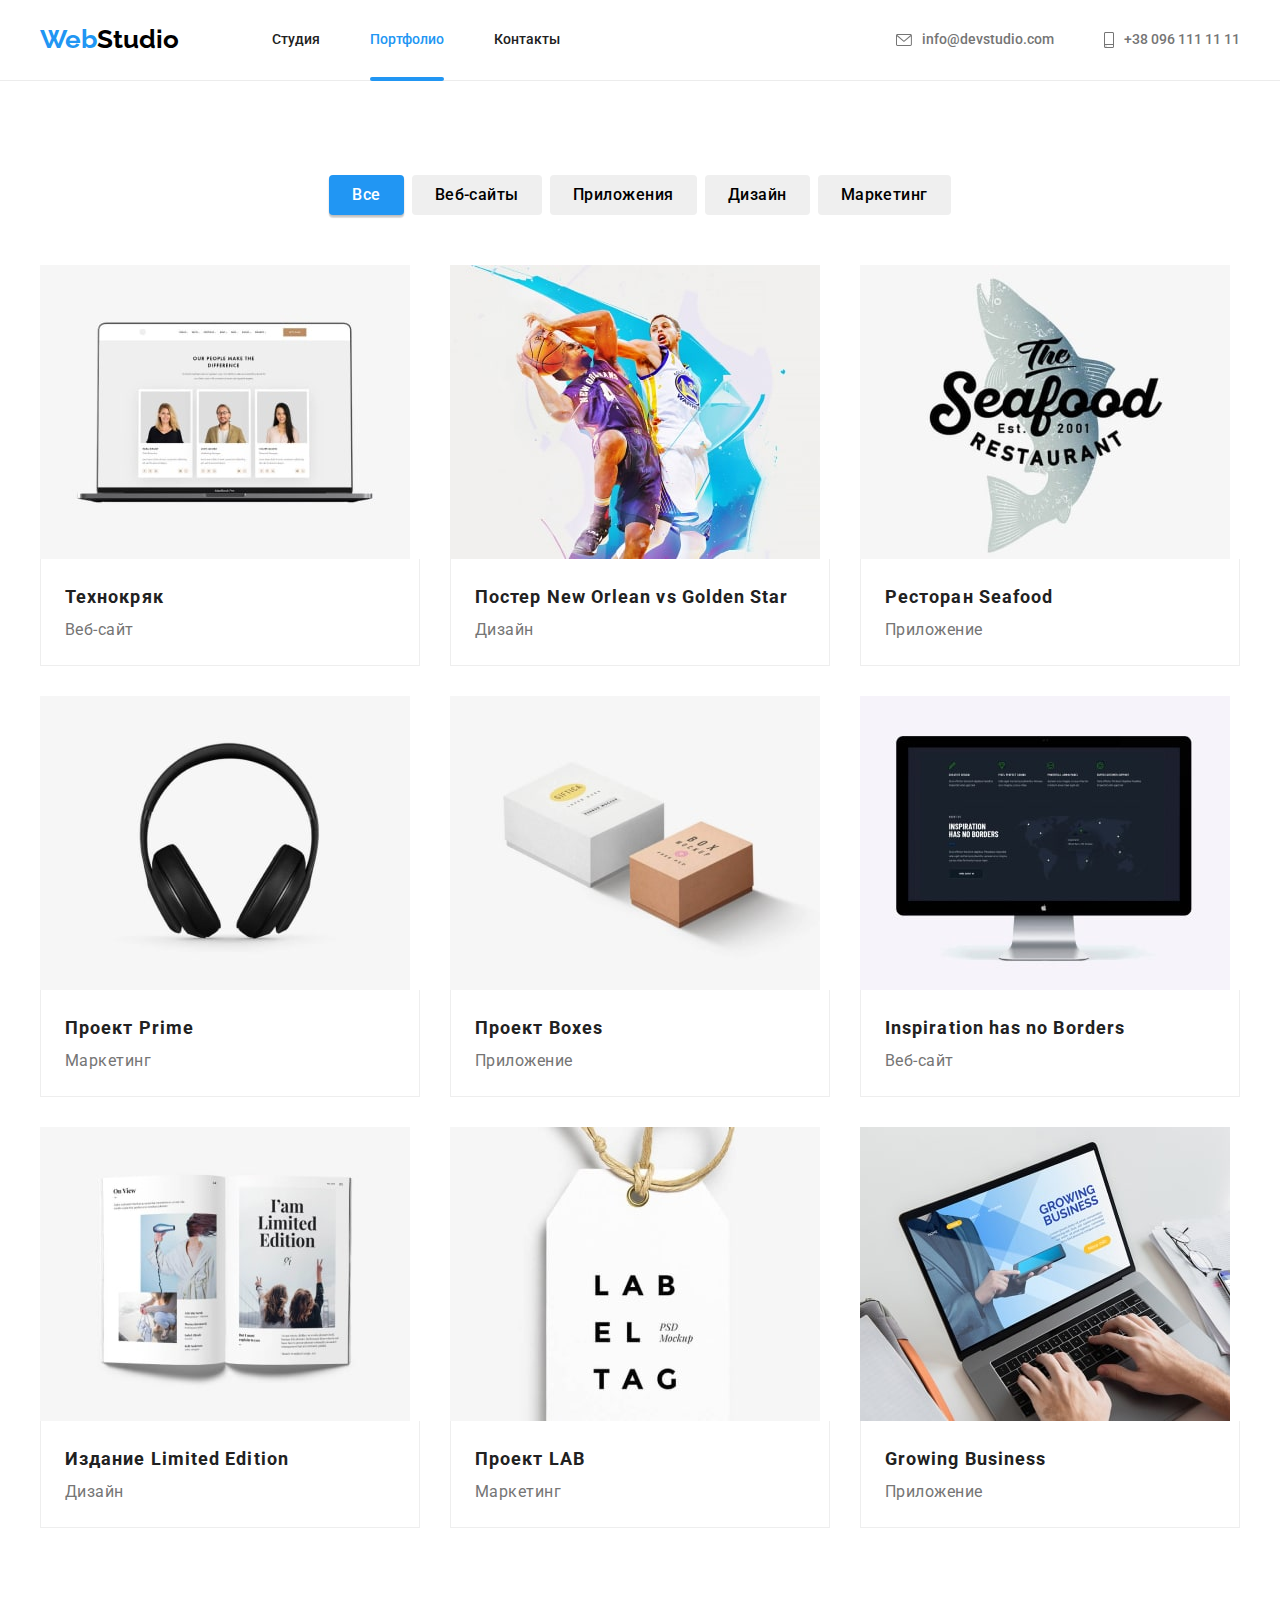
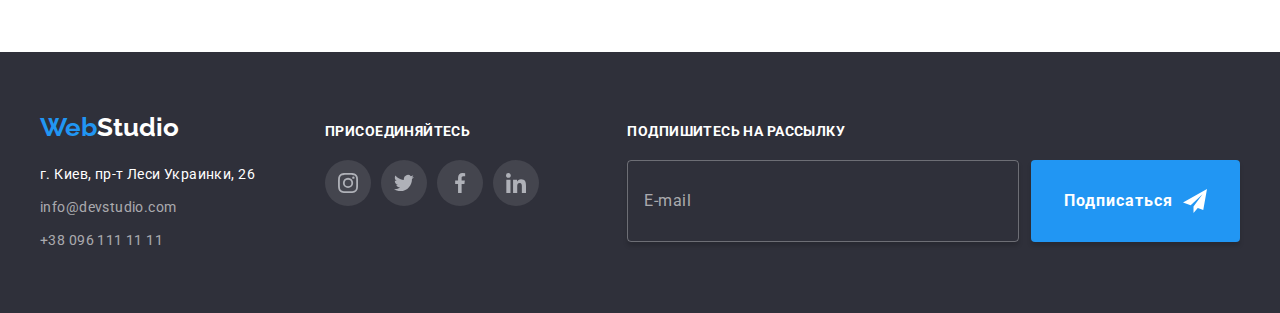
==== portfolio.html @ a028f1c5 "add files" ====
<!DOCTYPE html>
<html lang="ru">
  <head>
    <meta charset="UTF-8" />
    <meta http-equiv="X-UA-Compatible" content="IE=edge" />
    <meta name="viewport" content="width=device-width, initial-scale=1.0" />
    <title>Portfolio</title>
    <link rel="preconnect" href="https://fonts.googleapis.com" />
    <link rel="preconnect" href="https://fonts.gstatic.com" crossorigin />
    <link
      href="https://fonts.googleapis.com/css2?family=Raleway:wght@700&family=Roboto:wght@400;500;700;900&display=swap"
      rel="stylesheet"
    />
    <link
      rel="stylesheet"
      href="https://cdnjs.cloudflare.com/ajax/libs/modern-normalize/1.1.0/modern-normalize.min.css"
      integrity="sha512-wpPYUAdjBVSE4KJnH1VR1HeZfpl1ub8YT/NKx4PuQ5NmX2tKuGu6U/JRp5y+Y8XG2tV+wKQpNHVUX03MfMFn9Q=="
      crossorigin="anonymous"
      referrerpolicy="no-referrer"
    />
    <link rel="stylesheet" href="./css/styles.css" />
    <link rel="stylesheet" href="./css/main.min.css" />
  </head>

  <body>
    <!-- Header -->
    <header class="header">
      <div class="container">
        <nav class="navigation">
          <a href="./index.html" class="logo header__logo"
            ><span class="logo__accent-part">Web</span>Studio</a
          >
          <ul class="menu__list list">
            <li class="menu__item">
              <a href="./index.html" class="menu__link link">Студия</a>
            </li>
            <li class="menu__item">
              <a
                href="./portfolio.html"
                class="menu__link link menu__link--current"
                >Портфолио</a
              >
            </li>
            <li class="menu__item">
              <a href="" class="menu__link link">Контакты</a>
            </li>
          </ul>
        </nav>
        <ul class="contacts list">
          <li class="contacts__item">
            <a href="mailto:info@devstudio.com" class="contacts__link link"
              ><svg class="contacts__icon" width="16" height="12">
                <use href="./images/icons.svg#icon-envelope"></use></svg
              >info@devstudio.com</a
            >
          </li>
          <li class="contacts__item">
            <a href="tel:+380961111111" class="contacts__link link">
              <svg class="contacts__icon" width="10" height="16">
                <use href="./images/icons.svg#icon-smartphone"></use>
              </svg>
              +38 096 111 11 11</a
            >
          </li>
        </ul>
      </div>
    </header>

    <main>
      <section class="section portfolio">
        <div class="container">
          <!-- прихований заголовок -->
          <h1 class="visually-hidden">Портфолио</h1>
          <ul class="portfolio__catalogue list">
            <li class="portfolio__element">
              <button
                type="button"
                class="portfolio__btn portfolio__btn--current"
              >
                Все
              </button>
            </li>
            <li class="portfolio__element">
              <button type="button" class="portfolio__btn">Веб-сайты</button>
            </li>
            <li class="portfolio__element">
              <button type="button" class="portfolio__btn">Приложения</button>
            </li>
            <li class="portfolio__element">
              <button type="button" class="portfolio__btn">Дизайн</button>
            </li>
            <li class="portfolio__element">
              <button type="button" class="portfolio__btn">Маркетинг</button>
            </li>
          </ul>
          <ul class="portfolio__list list">
            <li class="portfolio__items">
              <a href="" class="portfolio__cards">
                <div class="portfolio__thumb">
                  <img
                    src="./images/portf-img-1.jpg"
                    alt="екран ноутбука"
                    width="370"
                    height="294"
                  />
                  <p class="portfolio__description">
                    Ресурс предлагает комплексные предложения с разным уровнем
                    функционала и сервисов. Все это позволит посетителю получить
                    исчерпывающие сведения о компании или частном лице.
                  </p>
                </div>
                <div class="portfolio__box">
                  <h2 class="portfolio__subtitle">Технокряк</h2>
                  <p class="portfolio__text">Веб-сайт</p>
                </div>
              </a>
            </li>
            <li class="portfolio__items">
              <a href="" class="portfolio__cards">
                <div class="portfolio__thumb">
                  <img
                    src="./images/portf-img-2.jpg"
                    alt="два баскетбольні гравці"
                    width="370"
                    height="294"
                  />
                  <p class="portfolio__description">
                    Ресурс предлагает комплексные предложения с разным уровнем
                    функционала и сервисов. Все это позволит посетителю получить
                    исчерпывающие сведения о компании или частном лице.
                  </p>
                </div>
                <div class="portfolio__box">
                  <h2 class="portfolio__subtitle">
                    Постер New Orlean vs Golden Star
                  </h2>
                  <p class="portfolio__text">Дизайн</p>
                </div>
              </a>
            </li>
            <li class="portfolio__items">
              <a href="" class="portfolio__cards">
                <div class="portfolio__thumb">
                  <img
                    src="./images/portf-img-3.jpg"
                    alt="два баскетбольні гравці"
                    width="370"
                    height="294"
                  />
                  <p class="portfolio__description">
                    Ресурс предлагает комплексные предложения с разным уровнем
                    функционала и сервисов. Все это позволит посетителю получить
                    исчерпывающие сведения о компании или частном лице.
                  </p>
                </div>
                <div class="portfolio__box">
                  <h2 class="portfolio__subtitle">Ресторан Seafood</h2>
                  <p class="portfolio__text">Приложение</p>
                </div>
              </a>
            </li>
            <li class="portfolio__items">
              <a href="" class="portfolio__cards">
                <div class="portfolio__thumb">
                  <img
                    src="./images/portf-img-4.jpg"
                    alt="наушники"
                    width="370"
                    height="294"
                  />
                  <p class="portfolio__description">
                    Ресурс предлагает комплексные предложения с разным уровнем
                    функционала и сервисов. Все это позволит посетителю получить
                    исчерпывающие сведения о компании или частном лице.
                  </p>
                </div>
                <div class="portfolio__box">
                  <h2 class="portfolio__subtitle">Проект Prime</h2>
                  <p class="portfolio__text">Маркетинг</p>
                </div>
              </a>
            </li>
            <li class="portfolio__items">
              <a href="" class="portfolio__cards">
                <div class="portfolio__thumb">
                  <img
                    src="./images/portf-img-5.jpg"
                    alt="дві коробки"
                    width="370"
                    height="294"
                  />
                  <p class="portfolio__description">
                    Ресурс предлагает комплексные предложения с разным уровнем
                    функционала и сервисов. Все это позволит посетителю получить
                    исчерпывающие сведения о компании или частном лице.
                  </p>
                </div>
                <div class="portfolio__box">
                  <h2 class="portfolio__subtitle">Проект Boxes</h2>
                  <p class="portfolio__text">Приложение</p>
                </div>
              </a>
            </li>
            <li class="portfolio__items">
              <a href="" class="portfolio__cards">
                <div class="portfolio__thumb">
                  <img
                    src="./images/portf-img-6.jpg"
                    alt="монітор"
                    width="370"
                    height="294"
                  />
                  <p class="portfolio__description">
                    Ресурс предлагает комплексные предложения с разным уровнем
                    функционала и сервисов. Все это позволит посетителю получить
                    исчерпывающие сведения о компании или частном лице.
                  </p>
                </div>
                <div class="portfolio__box">
                  <h2 lang="en" class="portfolio__subtitle">
                    Inspiration has no Borders
                  </h2>
                  <p class="portfolio__text">Веб-сайт</p>
                </div>
              </a>
            </li>
            <li class="portfolio__items">
              <a href="" class="portfolio__cards">
                <div class="portfolio__thumb">
                  <img
                    src="./images/portf-img-7.jpg"
                    alt="розгорнута книга"
                    width="370"
                    height="294"
                  />
                  <p class="portfolio__description">
                    Ресурс предлагает комплексные предложения с разным уровнем
                    функционала и сервисов. Все это позволит посетителю получить
                    исчерпывающие сведения о компании или частном лице.
                  </p>
                </div>
                <div class="portfolio__box">
                  <h2 class="portfolio__subtitle">Издание Limited Edition</h2>
                  <p class="portfolio__text">Дизайн</p>
                </div>
              </a>
            </li>
            <li class="portfolio__items">
              <a href="" class="portfolio__cards">
                <div class="portfolio__thumb">
                  <img
                    src="./images/portf-img-8.jpg"
                    alt="бірка"
                    width="370"
                    height="294"
                  />
                  <p class="portfolio__description">
                    Ресурс предлагает комплексные предложения с разным уровнем
                    функционала и сервисов. Все это позволит посетителю получить
                    исчерпывающие сведения о компании или частном лице.
                  </p>
                </div>
                <div class="portfolio__box">
                  <h2 class="portfolio__subtitle">Проект LAB</h2>
                  <p class="portfolio__text">Маркетинг</p>
                </div>
              </a>
            </li>
            <li class="portfolio__items">
              <a href="" class="portfolio__cards">
                <div class="portfolio__thumb">
                  <img
                    src="./images/portf-img-9.jpg"
                    alt="екран ноутбука"
                    width="370"
                    height="294"
                  />
                  <p class="portfolio__description">
                    Ресурс предлагает комплексные предложения с разным уровнем
                    функционала и сервисов. Все это позволит посетителю получить
                    исчерпывающие сведения о компании или частном лице.
                  </p>
                </div>
                <div class="portfolio__box">
                  <h2 lang="en" class="portfolio__subtitle">
                    Growing Business
                  </h2>
                  <p class="portfolio__text">Приложение</p>
                </div>
              </a>
            </li>
          </ul>
        </div>
      </section>
    </main>

    <footer class="footer">
      <div class="container">
        <div class="footer__first">
          <a href="./index.html" class="logo footer__logo" lang="en"
            ><span class="logo__accent-part">Web</span>Studio</a
          >
          <address>
            <ul class="address list">
              <li class="address__item">
                <a
                  href="https://goo.gl/maps/3tdsHGGzz4T1NZrAA"
                  target="_blank"
                  rel="noopener noreferrer"
                  class="address__address"
                  >г. Киев, пр-т Леси Украинки, 26</a
                >
              </li>
              <li class="address__item">
                <a href="mailto:info@devstudio.com" class="address__contacts"
                  >info@devstudio.com</a
                >
              </li>
              <li class="address__item">
                <a href="tel:+380961111111" class="address__contacts"
                  >+38 096 111 11 11</a
                >
              </li>
            </ul>
          </address>
        </div>
        <div class="footer__second">
          <h2 class="footer__title">присоединяйтесь</h2>
          <ul class="social list footer__list">
            <li class="social__item social__item--color">
              <a class="social__link footer__link" href="">
                <svg class="social__icon" width="20" height="20">
                  <use href="./images/icons.svg#icon-instagram"></use>
                </svg>
              </a>
            </li>
            <li class="social__item social__item--color">
              <a class="social__link footer__link" href="">
                <svg class="social__icon" width="20" height="20">
                  <use href="./images/icons.svg#icon-twitter"></use>
                </svg>
              </a>
            </li>
            <li class="social__item social__item--color">
              <a class="social__link footer__link" href="">
                <svg class="social__icon" width="20" height="20">
                  <use href="./images/icons.svg#icon-facebook"></use>
                </svg>
              </a>
            </li>
            <li class="social__item social__item--color">
              <a class="social__link footer__link" href="">
                <svg class="social__icon" width="20" height="20">
                  <use href="./images/icons.svg#icon-linkedin"></use>
                </svg>
              </a>
            </li>
          </ul>
        </div>
        <div class="footer__third">
          <h2 class="footer__title">Подпишитесь на рассылку</h2>
          <div class="footer__form">
            <input
              class="footer__input"
              placeholder="E-mail"
              name="user-email"
              type="email"
              id="footer-user-email"
            />
            <label for="footer-user-email"></label>
            <button class="footer__btn btn" type="submit">Подписаться</button>
          </div>
        </div>
      </div>
    </footer>
  </body>
</html>
---- css/main.min.css ----
:root{--primary-text-color: #212121;--secondary-text-color: #757575;--accent-color: #2196f3;--hover-accent-color: #188ce8;--primary-bg-color: #ffffff;--secondary-bg-color: #f5f4fa;--footer-bg-color: #2f303a;--logo-color: #000000;--primary-icon-color: #afb1b8;--border-nav: #ececec;--border-cards: #eeeeee;--typical-gap: 30px}.visually-hidden{position:absolute;white-space:nowrap;width:1px;height:1px;overflow:hidden;border:0;padding:0;clip:rect(0 0 0 0);clip-path:inset(50%);margin:-1px}.section{padding-top:94px;padding-bottom:94px}p,h1,h2,h3,h4,h5,h6{margin:0}ul,ol{margin:0;padding-left:0}a{text-decoration:none}img{display:block;max-width:100%}body{margin:0;background-color:var(--primary-bg-color);color:var(--primary-text-color);font-family:Roboto,sans-serif}.list{list-style:none}.container{width:1200px;padding-left:15px;padding-right:15px;margin:0 auto}.title{font-size:36px;line-height:1.17;letter-spacing:.03em;text-align:center;margin-bottom:50px}.btn{min-width:200px;margin-left:auto;margin-right:auto;border-radius:4px;border:1px solid transparent;padding:10px 32px;display:block;transition:background-color 250ms cubic-bezier(0.4, 0, 0.2, 1);font-family:inherit;background-color:var(--accent-color);color:var(--primary-bg-color);font-weight:700;font-size:16px;line-height:1.87;letter-spacing:0.06em;text-align:center;cursor:pointer}.btn:hover,.btn:focus{transition:background-color 250ms cubic-bezier(0.4, 0, 0.2, 1);background-color:var(--hover-accent-color);color:var(--primary-bg-color)}.logo{color:var(--logo-color);font-family:Raleway,sans-serif;font-weight:700;font-size:26px;line-height:1.2}.header__logo{margin-right:93px}.logo__accent-part{color:var(--accent-color)}.footer__logo{margin-bottom:20px;display:block;color:var(--primary-bg-color)}.backdrop{position:fixed;top:0;left:0;width:100%;height:100%;background-color:rgba(0,0,0,0.2);opacity:1;transition:opacity 250ms cubic-bezier(0.4, 0, 0.2, 1),visibility 250ms cubic-bezier(0.4, 0, 0.2, 1)}.backdrop.is-hidden{visibility:hidden;opacity:0;pointer-events:none}.backdrop.is-hidden .hero-modal{transform:translate(-50%, -50%) scale(1.1)}.modal{position:absolute;top:50%;left:50%;transform:translate(-50%, -50%) scale(1);transition:transform 250ms cubic-bezier(0.4, 0, 0.2, 1);padding:40px;width:528px;min-height:581px;border-radius:4px;background-color:var(--primary-bg-color)}.modal__close{position:absolute;top:8px;right:8px;transition:fill 250ms cubic-bezier(0.4, 0, 0.2, 1);display:flex;justify-content:center;align-items:center;cursor:pointer;width:30px;height:30px;border-radius:50%;border:1px solid rgba(0,0,0,0.1);background-color:var(--primary-bg-color)}.modal__close:hover,.modal__close:focus{transition:fill 250ms cubic-bezier(0.4, 0, 0.2, 1);fill:var(--accent-color)}.modal__title{font-family:Roboto,sans-serif;font-style:normal;font-weight:700;font-size:20px;line-height:1.15;letter-spacing:.03em;text-align:center;color:var(--primary-text-color)}.modal__form{margin-top:12px}.modal__field+.modal__field{margin-top:10px}.modal__label{font-family:Roboto,sans-serif;font-style:normal;font-size:12px;line-height:1.17;letter-spacing:.01em;color:var(--secondary-text-color)}.modal__input{width:100%;height:40px;margin-top:4px;border:1px solid rgba(33,33,33,0.2);border-radius:4px;background-color:transparent;padding-left:42px;transition:border-color 250ms cubic-bezier(0.4, 0, 0.2, 1);font-family:Roboto,sans-serif;font-size:16px;line-height:1.87;letter-spacing:.03em;color:var(--primary-text-color);outline:none}.modal__input:focus{transition:border-color 250ms cubic-bezier(0.4, 0, 0.2, 1);border-color:var(--accent-color)}.modal__wrap{position:relative}.modal__icon{position:absolute;left:0;top:50%;transform:translateY(-50%);margin-left:12px;transition:fill 250ms cubic-bezier(0.4, 0, 0.2, 1)}.modal__input:focus+.modal__icon{transition:fill 250ms cubic-bezier(0.4, 0, 0.2, 1);fill:var(--accent-color)}.modal__comment{width:100%;height:120px;resize:none;margin-top:4px;transition:border-color 250ms cubic-bezier(0.4, 0, 0.2, 1);padding:12px 16px;border:1px solid rgba(33,33,33,0.2);border-radius:4px;background-color:transparent;font-family:Roboto,sans-serif;font-size:16px;line-height:1.87;letter-spacing:.03em;color:var(--primary-text-color);outline:none}.modal__comment:focus{transition:border-color 250ms cubic-bezier(0.4, 0, 0.2, 1);border-color:var(--accent-color)}.modal__comment::placeholder{font-family:Roboto,sans-serif;font-style:normal;font-size:14px;line-height:1.42;letter-spacing:.01em;color:rgba(117,117,117,0.5)}.modal__privacy{margin-top:20px;margin-bottom:var(--typical-gap)}.modal__text{display:flex;align-items:center;font-family:Roboto,sans-serif;font-style:normal;font-size:14px;line-height:1.71;letter-spacing:.03em;color:var(--secondary-text-color)}.modal__span{content:"";width:16px;height:15px;border:2px solid var(--primary-text-color);border-radius:2px;display:block;margin-right:7px;display:flex;justify-content:center;align-items:center;fill:transparent;transition:background-color 250ms cubic-bezier(0.4, 0, 0.2, 1),fill 250ms cubic-bezier(0.4, 0, 0.2, 1)}.modal__check:focus+.modal__text span{box-shadow:0px 4px 4px rgba(0,0,0,0.35)}.modal__check:checked+.modal__text span{transition:background-color 250ms cubic-bezier(0.4, 0, 0.2, 1),fill 250ms cubic-bezier(0.4, 0, 0.2, 1);background-color:var(--accent-color);fill:var(--primary-bg-color);border:none}.modal__file{color:var(--accent-color);text-decoration:underline;margin-left:5px}.modal__file:focus,.modal__file:hover{text-decoration:none}.social{display:flex;justify-content:center;align-items:center}.social__link{display:flex;justify-content:center;align-items:center;width:44px;height:44px;border:1px solid transparent;border-radius:50%;color:var(--primary-icon-color);transition:color 250ms cubic-bezier(0.4, 0, 0.2, 1),background-color 250ms cubic-bezier(0.4, 0, 0.2, 1)}.social__link:hover,.social__link:focus{transition:color 250ms cubic-bezier(0.4, 0, 0.2, 1),background-color 250ms cubic-bezier(0.4, 0, 0.2, 1);background-color:var(--accent-color);color:var(--primary-bg-color)}.social__icon{fill:currentColor}.header{border-bottom:1px solid;border-color:var(--border-nav)}.header .container{display:flex;justify-content:none;align-items:center}.navigation{display:flex;justify-content:none;align-items:center}.menu__list{display:flex}.menu__item:not(:last-child){margin-right:50px}.menu__link{display:block;padding-top:32px;padding-bottom:32px;position:relative;transition:color 250ms cubic-bezier(0.4, 0, 0.2, 1);color:var(--primary-text-color);font-weight:500;font-size:14px;line-height:1.14}.menu__link:hover,.menu__link:focus{transition:color 250ms cubic-bezier(0.4, 0, 0.2, 1);color:var(--accent-color)}.menu__link::after{content:"";display:block;position:absolute;bottom:0;transform:scale(0);transition:transform 250ms cubic-bezier(0.4, 0, 0.2, 1),color 250ms cubic-bezier(0.4, 0, 0.2, 1);width:100%;height:4px;background-color:var(--accent-color);border-radius:2px}.menu__link:hover::after,.menu__link:focus::after{bottom:-1px;transform:scale(1);transition:transform 250ms cubic-bezier(0.4, 0, 0.2, 1),color 250ms cubic-bezier(0.4, 0, 0.2, 1)}.menu__link--current{transition:color 250ms cubic-bezier(0.4, 0, 0.2, 1);color:var(--accent-color)}.menu__link--current::after{content:"";display:block;position:absolute;bottom:-1px;transform:scale(1);width:100%;height:4px;background-color:var(--accent-color);border-radius:2px}.contacts{display:flex;margin-left:auto}.contacts__item+.contacts__item{margin-left:50px}.contacts__link{display:flex;justify-content:none;align-items:center;padding-top:32px;padding-bottom:32px;transition:color 250ms cubic-bezier(0.4, 0, 0.2, 1);color:var(--secondary-text-color);font-weight:500;font-size:14px;line-height:1.14}.contacts__link:hover,.contacts__link:focus{transition:color 250ms cubic-bezier(0.4, 0, 0.2, 1);color:var(--accent-color)}.contacts__icon{margin-right:10px;fill:currentColor}.hero{background-color:var(--footer-bg-color);padding-top:200px;padding-bottom:200px;text-align:center;text-transform:uppercase}.overlay{margin-left:auto;margin-right:auto;max-width:1600px;min-height:600px;background-image:linear-gradient(rgba(47,48,58,0.4), rgba(47,48,58,0.4)),url(../images/bg-img.jpg);background-repeat:no-repeat;background-size:cover;background-position:center}.hero__title{max-width:640px;margin-bottom:var(--typical-gap);margin-left:auto;margin-right:auto;color:var(--primary-bg-color);font-weight:900;font-size:44px;line-height:1.36;letter-spacing:.06em;text-align:center}.features.section{padding-bottom:0}.features__list{display:flex;flex-wrap:wrap}.features__item{width:270px}.features__item+.features__item{margin-left:var(--typical-gap)}.features__thumb{display:flex;justify-content:center;align-items:center;height:120px;background-color:var(--secondary-bg-color);margin-bottom:var(--typical-gap)}.features__title{margin-bottom:10px;font-size:14px;line-height:1.14;letter-spacing:.03em;text-transform:uppercase}.features__text{color:var(--secondary-text-color);font-size:14px;line-height:1.71;letter-spacing:.03em}.about__list{display:flex}.about__item{position:relative}.about__item+.about__item{margin-left:var(--typical-gap)}.about__title{position:absolute;width:100%;bottom:0;padding-top:27px;padding-bottom:27px;background-color:rgba(47,48,58,0.8);font-weight:700;font-size:14px;line-height:1.14;letter-spacing:.03em;text-align:center;text-transform:uppercase;color:var(--primary-bg-color)}.team{background-color:var(--secondary-bg-color)}.team__list{display:flex}.team__item{width:calc((100%-90px) / 4);margin-right:var(--typical-gap);background-color:var(--primary-bg-color);border-radius:0px 0px 4px 4px;box-shadow:0px 1px 3px rgba(0,0,0,0.12),0px 1px 1px rgba(0,0,0,0.14),0px 2px 1px rgba(0,0,0,0.2)}.team__item:last-child{margin-right:0}.team__item+.team__item{margin-left:10px}.team__text-part{padding-bottom:var(--typical-gap);padding-top:var(--typical-gap)}.team__title{margin-bottom:10px;font-weight:500;font-size:16px;line-height:1.19;letter-spacing:.03em;text-align:center}.team__text{color:var(--secondary-text-color);font-size:16px;line-height:1.19;letter-spacing:.03em;text-align:center;margin-bottom:16px}.clients__list{display:flex;justify-content:center;align-items:center}.clients__item{width:170px;height:92px}.clients__item+.clients__item{margin-left:var(--typical-gap)}.clients__link{display:flex;justify-content:center;align-items:center;width:100%;height:100%;color:var(--primary-icon-color);border:1px solid var(--primary-icon-color);border-radius:4px;transition:color 250ms cubic-bezier(0.4, 0, 0.2, 1),border-color 250ms cubic-bezier(0.4, 0, 0.2, 1)}.clients__link:hover,.clients__link:focus{transition:color 250ms cubic-bezier(0.4, 0, 0.2, 1),border-color 250ms cubic-bezier(0.4, 0, 0.2, 1);border-color:var(--accent-color);color:var(--accent-color)}.clients__icon{fill:currentColor}.footer{background-color:var(--footer-bg-color);padding-top:60px;padding-bottom:60px}.footer .container{display:flex;align-items:baseline}.address__item{margin-bottom:9px}.address__item:last-child{margin-bottom:0}.address__address{color:var(--primary-bg-color);font-style:normal;font-size:14px;line-height:1.71;letter-spacing:.03em;transition:color 250ms cubic-bezier(0.4, 0, 0.2, 1)}.address__address:hover,.address__address:focus{color:var(--accent-color);transition:color 250ms cubic-bezier(0.4, 0, 0.2, 1)}.address__contacts{color:rgba(255,255,255,0.6);font-style:normal;font-size:14px;line-height:1.71;letter-spacing:.03em;transition:color 250ms cubic-bezier(0.4, 0, 0.2, 1)}.address__contacts:hover,.address__contacts:focus{color:var(--accent-color);transition:color 250ms cubic-bezier(0.4, 0, 0.2, 1)}.footer__second{margin-left:70px}.footer__title{margin-bottom:20px;font-size:14px;line-height:1.14;letter-spacing:.03em;text-transform:uppercase;color:var(--primary-bg-color)}.social__item--color{border-radius:50%;background-color:rgba(255,255,255,0.1);color:var(--primary-bg-color)}.social__item--color+.social__item--color{margin-left:10px}.footer__third{margin-left:auto}.footer__form{display:flex}.footer__input{width:358px;height:50px;background-color:transparent;border:1px solid rgba(255,255,255,0.3);border-radius:4px;box-shadow:0px 4px 4px rgba(0,0,0,0.15);padding:15px 16px;margin-right:12px;font-family:Roboto,sans-serif;font-size:16px;line-height:1.25;letter-spacing:.03em;color:var(--primary-bg-color)}.footer__input::placeholder{font-family:Roboto,sans-serif;font-size:16px;line-height:1.25;letter-spacing:.03em;color:rgba(255,255,255,0.6)}.footer__btn{padding-top:10px;padding-bottom:10px;display:flex;justify-content:center;align-items:center;box-shadow:0px 4px 4px rgba(0,0,0,0.15)}.footer__btn::after{content:"";display:block;width:24px;height:24px;margin-left:10px;background-image:url(../images/icon-send.svg)}.portfolio__catalogue{display:flex;justify-content:center;align-items:center;margin-bottom:50px}.portfolio__btn{border-radius:4px;padding:6px 22px;border:1px solid transparent;font-family:inherit;font-weight:500;font-size:16px;line-height:1.62;letter-spacing:.03em;text-align:center;cursor:pointer;transition:color 250ms cubic-bezier(0.4, 0, 0.2, 1),background-color 250ms cubic-bezier(0.4, 0, 0.2, 1),box-shadow 250ms cubic-bezier(0.4, 0, 0.2, 1)}.portfolio__btn:hover,.portfolio__btn:focus{background-color:var(--accent-color);color:var(--primary-bg-color);box-shadow:0px 3px 1px rgba(0,0,0,0.1),0px 1px 2px rgba(0,0,0,0.08),0px 2px 2px rgba(0,0,0,0.12);transition:color 250ms cubic-bezier(0.4, 0, 0.2, 1),background-color 250ms cubic-bezier(0.4, 0, 0.2, 1),box-shadow 250ms cubic-bezier(0.4, 0, 0.2, 1)}.portfolio__element+.portfolio__element{margin-left:8px}.portfolio__btn--current{background-color:var(--accent-color);color:var(--primary-bg-color);box-shadow:0px 3px 1px rgba(0,0,0,0.1),0px 1px 2px rgba(0,0,0,0.08),0px 2px 2px rgba(0,0,0,0.12);transition:color 250ms cubic-bezier(0.4, 0, 0.2, 1),background-color 250ms cubic-bezier(0.4, 0, 0.2, 1),box-shadow 250ms cubic-bezier(0.4, 0, 0.2, 1)}.portfolio__list{display:flex;flex-wrap:wrap}.portfolio__items{width:calc((100% - 60px) / 3);margin-right:var(--typical-gap);margin-bottom:var(--typical-gap)}.portfolio__items:nth-child(3n){margin-right:0}.portfolio__items :nth-last-child(-n+3){margin-bottom:0}.portfolio__box{padding-top:20px;padding-bottom:20px;padding-left:24px;padding-right:24px;border-left:1px solid;border-right:1px solid;border-bottom:1px solid;border-color:var(--border-cards)}.portfolio__subtitle{margin-bottom:4px;color:var(--primary-text-color);font-size:18px;line-height:2;letter-spacing:.06em}.portfolio__text{color:var(--secondary-text-color);font-size:16px;line-height:1.87;letter-spacing:.03em}.portfolio__cards{display:block;transition:box-shadow 250ms cubic-bezier(0.4, 0, 0.2, 1)}.portfolio__cards:hover,.portfolio__cards:focus{box-shadow:0px 4px 4px rgba(0,0,0,0.25);transition:box-shadow 250ms cubic-bezier(0.4, 0, 0.2, 1)}.portfolio__thumb{position:relative;overflow:hidden}.portfolio__description{position:absolute;top:0%;left:0%;transform:translateY(100%);transition:transform 250ms cubic-bezier(0.4, 0, 0.2, 1);padding:63px 24px;font-size:18px;line-height:1.56;letter-spacing:.03em;color:var(--primary-bg-color);background-color:rgba(33,150,243,0.9)}.portfolio__cards:hover .portfolio__description,.portfolio__cards:focus .portfolio__description{opacity:1;transform:translateY(0%);transition:transform 250ms cubic-bezier(0.4, 0, 0.2, 1)}
/*# sourceMappingURL=main.min.css.map */
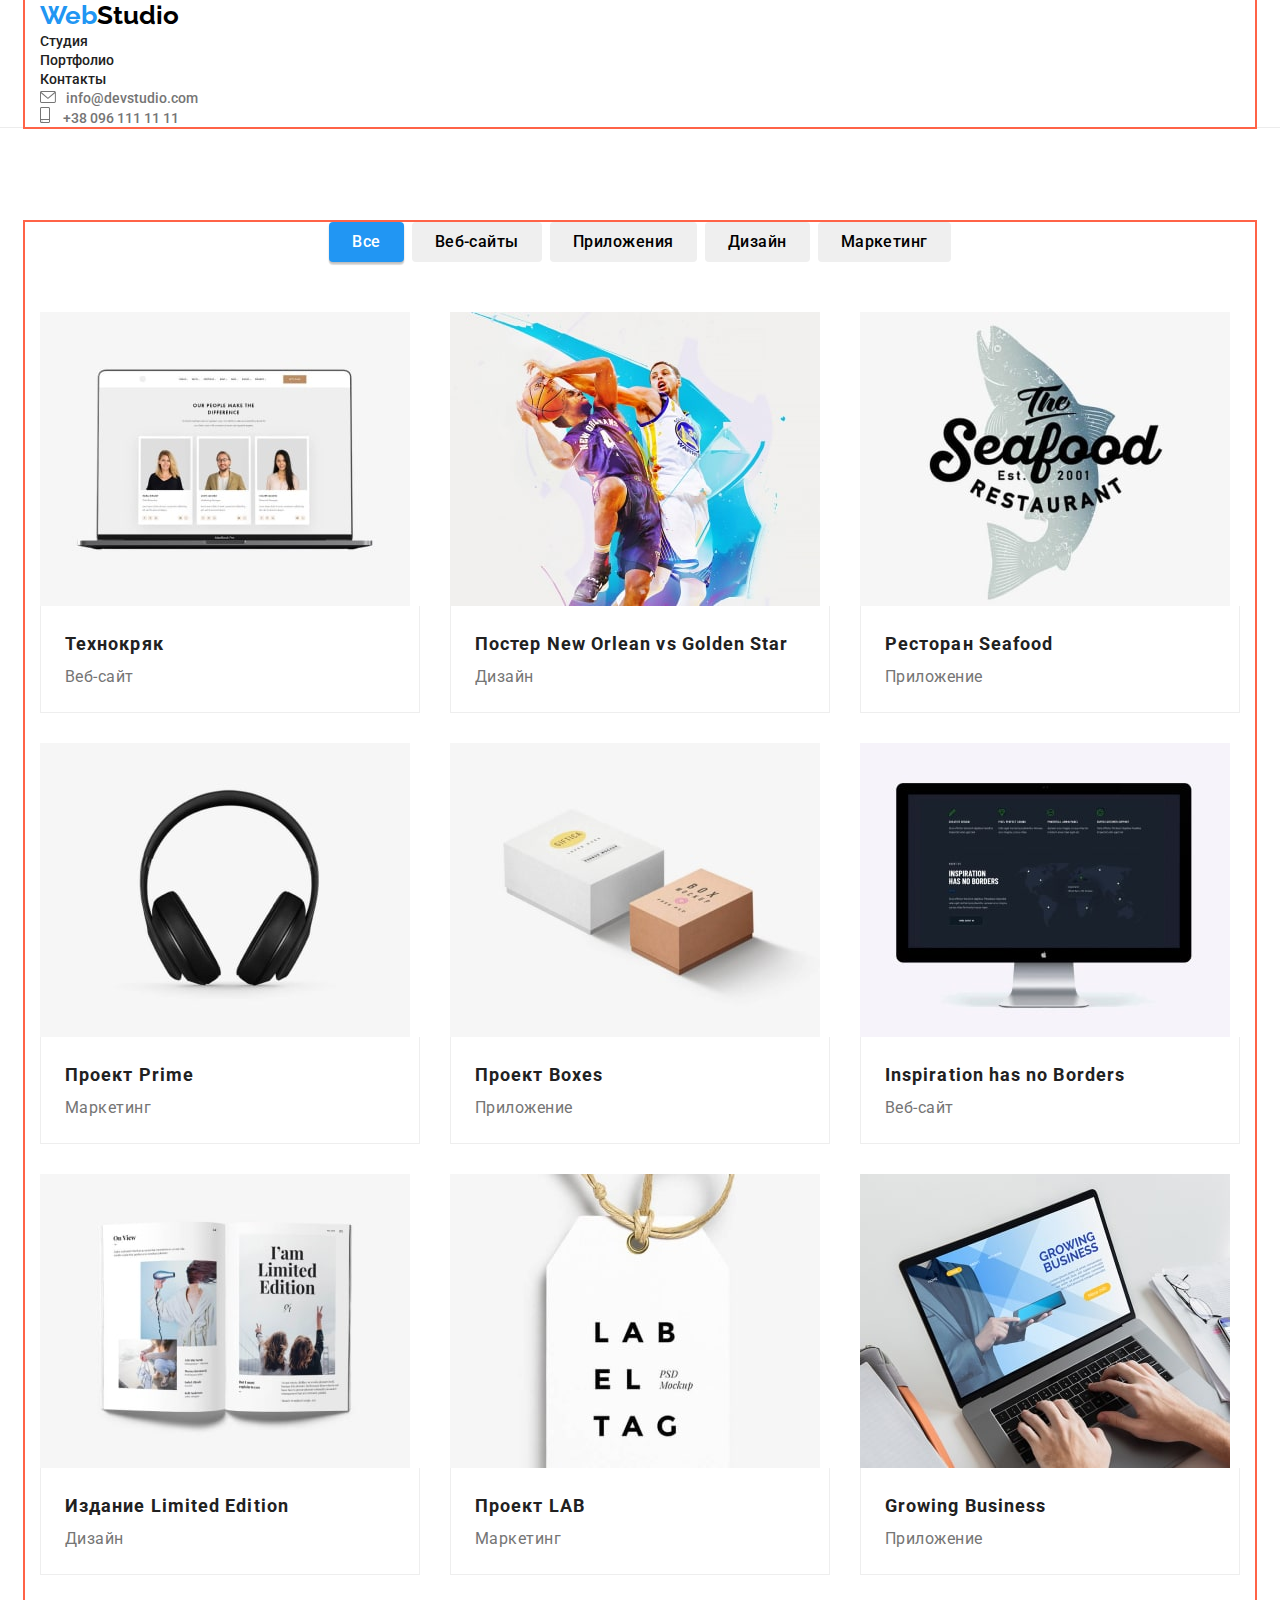
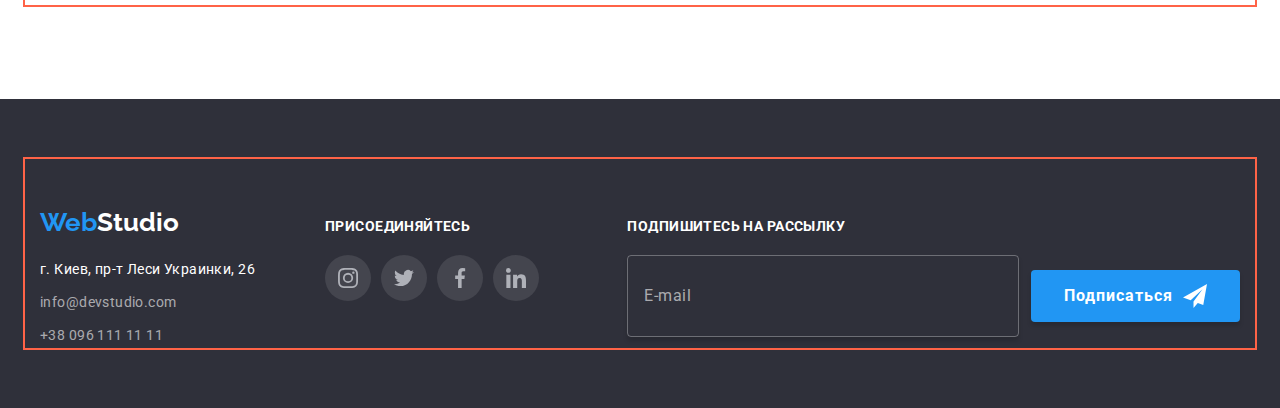
==== commit a269ab06: "adapt for mobile and tablet" ====
--- a/portfolio.html
+++ b/portfolio.html
@@ -18,7 +18,6 @@
       crossorigin="anonymous"
       referrerpolicy="no-referrer"
     />
-    <link rel="stylesheet" href="./css/styles.css" />
     <link rel="stylesheet" href="./css/main.min.css" />
   </head>
 
--- a/css/main.min.css
+++ b/css/main.min.css
@@ -1,2 +1,2 @@
-:root{--primary-text-color: #212121;--secondary-text-color: #757575;--accent-color: #2196f3;--hover-accent-color: #188ce8;--primary-bg-color: #ffffff;--secondary-bg-color: #f5f4fa;--footer-bg-color: #2f303a;--logo-color: #000000;--primary-icon-color: #afb1b8;--border-nav: #ececec;--border-cards: #eeeeee;--typical-gap: 30px}.visually-hidden{position:absolute;white-space:nowrap;width:1px;height:1px;overflow:hidden;border:0;padding:0;clip:rect(0 0 0 0);clip-path:inset(50%);margin:-1px}.section{padding-top:94px;padding-bottom:94px}p,h1,h2,h3,h4,h5,h6{margin:0}ul,ol{margin:0;padding-left:0}a{text-decoration:none}img{display:block;max-width:100%}body{margin:0;background-color:var(--primary-bg-color);color:var(--primary-text-color);font-family:Roboto,sans-serif}.list{list-style:none}.container{width:1200px;padding-left:15px;padding-right:15px;margin:0 auto}.title{font-size:36px;line-height:1.17;letter-spacing:.03em;text-align:center;margin-bottom:50px}.btn{min-width:200px;margin-left:auto;margin-right:auto;border-radius:4px;border:1px solid transparent;padding:10px 32px;display:block;transition:background-color 250ms cubic-bezier(0.4, 0, 0.2, 1);font-family:inherit;background-color:var(--accent-color);color:var(--primary-bg-color);font-weight:700;font-size:16px;line-height:1.87;letter-spacing:0.06em;text-align:center;cursor:pointer}.btn:hover,.btn:focus{transition:background-color 250ms cubic-bezier(0.4, 0, 0.2, 1);background-color:var(--hover-accent-color);color:var(--primary-bg-color)}.logo{color:var(--logo-color);font-family:Raleway,sans-serif;font-weight:700;font-size:26px;line-height:1.2}.header__logo{margin-right:93px}.logo__accent-part{color:var(--accent-color)}.footer__logo{margin-bottom:20px;display:block;color:var(--primary-bg-color)}.backdrop{position:fixed;top:0;left:0;width:100%;height:100%;background-color:rgba(0,0,0,0.2);opacity:1;transition:opacity 250ms cubic-bezier(0.4, 0, 0.2, 1),visibility 250ms cubic-bezier(0.4, 0, 0.2, 1)}.backdrop.is-hidden{visibility:hidden;opacity:0;pointer-events:none}.backdrop.is-hidden .hero-modal{transform:translate(-50%, -50%) scale(1.1)}.modal{position:absolute;top:50%;left:50%;transform:translate(-50%, -50%) scale(1);transition:transform 250ms cubic-bezier(0.4, 0, 0.2, 1);padding:40px;width:528px;min-height:581px;border-radius:4px;background-color:var(--primary-bg-color)}.modal__close{position:absolute;top:8px;right:8px;transition:fill 250ms cubic-bezier(0.4, 0, 0.2, 1);display:flex;justify-content:center;align-items:center;cursor:pointer;width:30px;height:30px;border-radius:50%;border:1px solid rgba(0,0,0,0.1);background-color:var(--primary-bg-color)}.modal__close:hover,.modal__close:focus{transition:fill 250ms cubic-bezier(0.4, 0, 0.2, 1);fill:var(--accent-color)}.modal__title{font-family:Roboto,sans-serif;font-style:normal;font-weight:700;font-size:20px;line-height:1.15;letter-spacing:.03em;text-align:center;color:var(--primary-text-color)}.modal__form{margin-top:12px}.modal__field+.modal__field{margin-top:10px}.modal__label{font-family:Roboto,sans-serif;font-style:normal;font-size:12px;line-height:1.17;letter-spacing:.01em;color:var(--secondary-text-color)}.modal__input{width:100%;height:40px;margin-top:4px;border:1px solid rgba(33,33,33,0.2);border-radius:4px;background-color:transparent;padding-left:42px;transition:border-color 250ms cubic-bezier(0.4, 0, 0.2, 1);font-family:Roboto,sans-serif;font-size:16px;line-height:1.87;letter-spacing:.03em;color:var(--primary-text-color);outline:none}.modal__input:focus{transition:border-color 250ms cubic-bezier(0.4, 0, 0.2, 1);border-color:var(--accent-color)}.modal__wrap{position:relative}.modal__icon{position:absolute;left:0;top:50%;transform:translateY(-50%);margin-left:12px;transition:fill 250ms cubic-bezier(0.4, 0, 0.2, 1)}.modal__input:focus+.modal__icon{transition:fill 250ms cubic-bezier(0.4, 0, 0.2, 1);fill:var(--accent-color)}.modal__comment{width:100%;height:120px;resize:none;margin-top:4px;transition:border-color 250ms cubic-bezier(0.4, 0, 0.2, 1);padding:12px 16px;border:1px solid rgba(33,33,33,0.2);border-radius:4px;background-color:transparent;font-family:Roboto,sans-serif;font-size:16px;line-height:1.87;letter-spacing:.03em;color:var(--primary-text-color);outline:none}.modal__comment:focus{transition:border-color 250ms cubic-bezier(0.4, 0, 0.2, 1);border-color:var(--accent-color)}.modal__comment::placeholder{font-family:Roboto,sans-serif;font-style:normal;font-size:14px;line-height:1.42;letter-spacing:.01em;color:rgba(117,117,117,0.5)}.modal__privacy{margin-top:20px;margin-bottom:var(--typical-gap)}.modal__text{display:flex;align-items:center;font-family:Roboto,sans-serif;font-style:normal;font-size:14px;line-height:1.71;letter-spacing:.03em;color:var(--secondary-text-color)}.modal__span{content:"";width:16px;height:15px;border:2px solid var(--primary-text-color);border-radius:2px;display:block;margin-right:7px;display:flex;justify-content:center;align-items:center;fill:transparent;transition:background-color 250ms cubic-bezier(0.4, 0, 0.2, 1),fill 250ms cubic-bezier(0.4, 0, 0.2, 1)}.modal__check:focus+.modal__text span{box-shadow:0px 4px 4px rgba(0,0,0,0.35)}.modal__check:checked+.modal__text span{transition:background-color 250ms cubic-bezier(0.4, 0, 0.2, 1),fill 250ms cubic-bezier(0.4, 0, 0.2, 1);background-color:var(--accent-color);fill:var(--primary-bg-color);border:none}.modal__file{color:var(--accent-color);text-decoration:underline;margin-left:5px}.modal__file:focus,.modal__file:hover{text-decoration:none}.social{display:flex;justify-content:center;align-items:center}.social__link{display:flex;justify-content:center;align-items:center;width:44px;height:44px;border:1px solid transparent;border-radius:50%;color:var(--primary-icon-color);transition:color 250ms cubic-bezier(0.4, 0, 0.2, 1),background-color 250ms cubic-bezier(0.4, 0, 0.2, 1)}.social__link:hover,.social__link:focus{transition:color 250ms cubic-bezier(0.4, 0, 0.2, 1),background-color 250ms cubic-bezier(0.4, 0, 0.2, 1);background-color:var(--accent-color);color:var(--primary-bg-color)}.social__icon{fill:currentColor}.header{border-bottom:1px solid;border-color:var(--border-nav)}.header .container{display:flex;justify-content:none;align-items:center}.navigation{display:flex;justify-content:none;align-items:center}.menu__list{display:flex}.menu__item:not(:last-child){margin-right:50px}.menu__link{display:block;padding-top:32px;padding-bottom:32px;position:relative;transition:color 250ms cubic-bezier(0.4, 0, 0.2, 1);color:var(--primary-text-color);font-weight:500;font-size:14px;line-height:1.14}.menu__link:hover,.menu__link:focus{transition:color 250ms cubic-bezier(0.4, 0, 0.2, 1);color:var(--accent-color)}.menu__link::after{content:"";display:block;position:absolute;bottom:0;transform:scale(0);transition:transform 250ms cubic-bezier(0.4, 0, 0.2, 1),color 250ms cubic-bezier(0.4, 0, 0.2, 1);width:100%;height:4px;background-color:var(--accent-color);border-radius:2px}.menu__link:hover::after,.menu__link:focus::after{bottom:-1px;transform:scale(1);transition:transform 250ms cubic-bezier(0.4, 0, 0.2, 1),color 250ms cubic-bezier(0.4, 0, 0.2, 1)}.menu__link--current{transition:color 250ms cubic-bezier(0.4, 0, 0.2, 1);color:var(--accent-color)}.menu__link--current::after{content:"";display:block;position:absolute;bottom:-1px;transform:scale(1);width:100%;height:4px;background-color:var(--accent-color);border-radius:2px}.contacts{display:flex;margin-left:auto}.contacts__item+.contacts__item{margin-left:50px}.contacts__link{display:flex;justify-content:none;align-items:center;padding-top:32px;padding-bottom:32px;transition:color 250ms cubic-bezier(0.4, 0, 0.2, 1);color:var(--secondary-text-color);font-weight:500;font-size:14px;line-height:1.14}.contacts__link:hover,.contacts__link:focus{transition:color 250ms cubic-bezier(0.4, 0, 0.2, 1);color:var(--accent-color)}.contacts__icon{margin-right:10px;fill:currentColor}.hero{background-color:var(--footer-bg-color);padding-top:200px;padding-bottom:200px;text-align:center;text-transform:uppercase}.overlay{margin-left:auto;margin-right:auto;max-width:1600px;min-height:600px;background-image:linear-gradient(rgba(47,48,58,0.4), rgba(47,48,58,0.4)),url(../images/bg-img.jpg);background-repeat:no-repeat;background-size:cover;background-position:center}.hero__title{max-width:640px;margin-bottom:var(--typical-gap);margin-left:auto;margin-right:auto;color:var(--primary-bg-color);font-weight:900;font-size:44px;line-height:1.36;letter-spacing:.06em;text-align:center}.features.section{padding-bottom:0}.features__list{display:flex;flex-wrap:wrap}.features__item{width:270px}.features__item+.features__item{margin-left:var(--typical-gap)}.features__thumb{display:flex;justify-content:center;align-items:center;height:120px;background-color:var(--secondary-bg-color);margin-bottom:var(--typical-gap)}.features__title{margin-bottom:10px;font-size:14px;line-height:1.14;letter-spacing:.03em;text-transform:uppercase}.features__text{color:var(--secondary-text-color);font-size:14px;line-height:1.71;letter-spacing:.03em}.about__list{display:flex}.about__item{position:relative}.about__item+.about__item{margin-left:var(--typical-gap)}.about__title{position:absolute;width:100%;bottom:0;padding-top:27px;padding-bottom:27px;background-color:rgba(47,48,58,0.8);font-weight:700;font-size:14px;line-height:1.14;letter-spacing:.03em;text-align:center;text-transform:uppercase;color:var(--primary-bg-color)}.team{background-color:var(--secondary-bg-color)}.team__list{display:flex}.team__item{width:calc((100%-90px) / 4);margin-right:var(--typical-gap);background-color:var(--primary-bg-color);border-radius:0px 0px 4px 4px;box-shadow:0px 1px 3px rgba(0,0,0,0.12),0px 1px 1px rgba(0,0,0,0.14),0px 2px 1px rgba(0,0,0,0.2)}.team__item:last-child{margin-right:0}.team__item+.team__item{margin-left:10px}.team__text-part{padding-bottom:var(--typical-gap);padding-top:var(--typical-gap)}.team__title{margin-bottom:10px;font-weight:500;font-size:16px;line-height:1.19;letter-spacing:.03em;text-align:center}.team__text{color:var(--secondary-text-color);font-size:16px;line-height:1.19;letter-spacing:.03em;text-align:center;margin-bottom:16px}.clients__list{display:flex;justify-content:center;align-items:center}.clients__item{width:170px;height:92px}.clients__item+.clients__item{margin-left:var(--typical-gap)}.clients__link{display:flex;justify-content:center;align-items:center;width:100%;height:100%;color:var(--primary-icon-color);border:1px solid var(--primary-icon-color);border-radius:4px;transition:color 250ms cubic-bezier(0.4, 0, 0.2, 1),border-color 250ms cubic-bezier(0.4, 0, 0.2, 1)}.clients__link:hover,.clients__link:focus{transition:color 250ms cubic-bezier(0.4, 0, 0.2, 1),border-color 250ms cubic-bezier(0.4, 0, 0.2, 1);border-color:var(--accent-color);color:var(--accent-color)}.clients__icon{fill:currentColor}.footer{background-color:var(--footer-bg-color);padding-top:60px;padding-bottom:60px}.footer .container{display:flex;align-items:baseline}.address__item{margin-bottom:9px}.address__item:last-child{margin-bottom:0}.address__address{color:var(--primary-bg-color);font-style:normal;font-size:14px;line-height:1.71;letter-spacing:.03em;transition:color 250ms cubic-bezier(0.4, 0, 0.2, 1)}.address__address:hover,.address__address:focus{color:var(--accent-color);transition:color 250ms cubic-bezier(0.4, 0, 0.2, 1)}.address__contacts{color:rgba(255,255,255,0.6);font-style:normal;font-size:14px;line-height:1.71;letter-spacing:.03em;transition:color 250ms cubic-bezier(0.4, 0, 0.2, 1)}.address__contacts:hover,.address__contacts:focus{color:var(--accent-color);transition:color 250ms cubic-bezier(0.4, 0, 0.2, 1)}.footer__second{margin-left:70px}.footer__title{margin-bottom:20px;font-size:14px;line-height:1.14;letter-spacing:.03em;text-transform:uppercase;color:var(--primary-bg-color)}.social__item--color{border-radius:50%;background-color:rgba(255,255,255,0.1);color:var(--primary-bg-color)}.social__item--color+.social__item--color{margin-left:10px}.footer__third{margin-left:auto}.footer__form{display:flex}.footer__input{width:358px;height:50px;background-color:transparent;border:1px solid rgba(255,255,255,0.3);border-radius:4px;box-shadow:0px 4px 4px rgba(0,0,0,0.15);padding:15px 16px;margin-right:12px;font-family:Roboto,sans-serif;font-size:16px;line-height:1.25;letter-spacing:.03em;color:var(--primary-bg-color)}.footer__input::placeholder{font-family:Roboto,sans-serif;font-size:16px;line-height:1.25;letter-spacing:.03em;color:rgba(255,255,255,0.6)}.footer__btn{padding-top:10px;padding-bottom:10px;display:flex;justify-content:center;align-items:center;box-shadow:0px 4px 4px rgba(0,0,0,0.15)}.footer__btn::after{content:"";display:block;width:24px;height:24px;margin-left:10px;background-image:url(../images/icon-send.svg)}.portfolio__catalogue{display:flex;justify-content:center;align-items:center;margin-bottom:50px}.portfolio__btn{border-radius:4px;padding:6px 22px;border:1px solid transparent;font-family:inherit;font-weight:500;font-size:16px;line-height:1.62;letter-spacing:.03em;text-align:center;cursor:pointer;transition:color 250ms cubic-bezier(0.4, 0, 0.2, 1),background-color 250ms cubic-bezier(0.4, 0, 0.2, 1),box-shadow 250ms cubic-bezier(0.4, 0, 0.2, 1)}.portfolio__btn:hover,.portfolio__btn:focus{background-color:var(--accent-color);color:var(--primary-bg-color);box-shadow:0px 3px 1px rgba(0,0,0,0.1),0px 1px 2px rgba(0,0,0,0.08),0px 2px 2px rgba(0,0,0,0.12);transition:color 250ms cubic-bezier(0.4, 0, 0.2, 1),background-color 250ms cubic-bezier(0.4, 0, 0.2, 1),box-shadow 250ms cubic-bezier(0.4, 0, 0.2, 1)}.portfolio__element+.portfolio__element{margin-left:8px}.portfolio__btn--current{background-color:var(--accent-color);color:var(--primary-bg-color);box-shadow:0px 3px 1px rgba(0,0,0,0.1),0px 1px 2px rgba(0,0,0,0.08),0px 2px 2px rgba(0,0,0,0.12);transition:color 250ms cubic-bezier(0.4, 0, 0.2, 1),background-color 250ms cubic-bezier(0.4, 0, 0.2, 1),box-shadow 250ms cubic-bezier(0.4, 0, 0.2, 1)}.portfolio__list{display:flex;flex-wrap:wrap}.portfolio__items{width:calc((100% - 60px) / 3);margin-right:var(--typical-gap);margin-bottom:var(--typical-gap)}.portfolio__items:nth-child(3n){margin-right:0}.portfolio__items :nth-last-child(-n+3){margin-bottom:0}.portfolio__box{padding-top:20px;padding-bottom:20px;padding-left:24px;padding-right:24px;border-left:1px solid;border-right:1px solid;border-bottom:1px solid;border-color:var(--border-cards)}.portfolio__subtitle{margin-bottom:4px;color:var(--primary-text-color);font-size:18px;line-height:2;letter-spacing:.06em}.portfolio__text{color:var(--secondary-text-color);font-size:16px;line-height:1.87;letter-spacing:.03em}.portfolio__cards{display:block;transition:box-shadow 250ms cubic-bezier(0.4, 0, 0.2, 1)}.portfolio__cards:hover,.portfolio__cards:focus{box-shadow:0px 4px 4px rgba(0,0,0,0.25);transition:box-shadow 250ms cubic-bezier(0.4, 0, 0.2, 1)}.portfolio__thumb{position:relative;overflow:hidden}.portfolio__description{position:absolute;top:0%;left:0%;transform:translateY(100%);transition:transform 250ms cubic-bezier(0.4, 0, 0.2, 1);padding:63px 24px;font-size:18px;line-height:1.56;letter-spacing:.03em;color:var(--primary-bg-color);background-color:rgba(33,150,243,0.9)}.portfolio__cards:hover .portfolio__description,.portfolio__cards:focus .portfolio__description{opacity:1;transform:translateY(0%);transition:transform 250ms cubic-bezier(0.4, 0, 0.2, 1)}
+:root{--primary-text-color: #212121;--secondary-text-color: #757575;--accent-color: #2196f3;--hover-accent-color: #188ce8;--primary-bg-color: #ffffff;--secondary-bg-color: #f5f4fa;--footer-bg-color: #2f303a;--logo-color: #000000;--primary-icon-color: #afb1b8;--border-nav: #ececec;--border-cards: #eeeeee;--typical-gap: 30px}.visually-hidden{position:absolute;white-space:nowrap;width:1px;height:1px;overflow:hidden;border:0;padding:0;clip:rect(0 0 0 0);clip-path:inset(50%);margin:-1px}.section{padding-top:60px;padding-bottom:60px}p,h1,h2,h3,h4,h5,h6{margin:0}ul,ol{margin:0;padding-left:0}a{text-decoration:none}img{display:block;max-width:100%;height:auto}body{margin:0;background-color:var(--primary-bg-color);color:var(--primary-text-color);font-family:Roboto,sans-serif}.list{list-style:none}.container{width:100%;padding-left:15px;padding-right:15px;margin:0 auto;outline:2px solid tomato}@media screen and (min-width: 480px){.container{width:480px}}@media screen and (min-width: 768px){.container{width:768px}}@media screen and (min-width: 1200px){.container{width:1200px}}@media screen and (min-width: 1200px){.section{padding-top:94px;padding-bottom:94px}}.title{font-size:28px;line-height:1.17;letter-spacing:.03em;text-align:center;margin-bottom:var(--typical-gap)}@media screen and (min-width: 1200px){.title{font-size:36px;line-height:1.17;letter-spacing:.03em;margin-bottom:50px}}.btn{min-width:200px;margin-left:auto;margin-right:auto;border-radius:4px;border:1px solid transparent;padding:10px 32px;display:block;transition:background-color 250ms cubic-bezier(0.4, 0, 0.2, 1);font-family:inherit;background-color:var(--accent-color);color:var(--primary-bg-color);font-weight:700;font-size:16px;line-height:1.87;letter-spacing:0.06em;text-align:center;cursor:pointer}.btn:hover,.btn:focus{transition:background-color 250ms cubic-bezier(0.4, 0, 0.2, 1);background-color:var(--hover-accent-color);color:var(--primary-bg-color)}.logo{color:var(--logo-color);font-family:Raleway,sans-serif;font-weight:700;font-size:26px;line-height:1.2}.header__logo{margin-right:93px}.logo__accent-part{color:var(--accent-color)}.footer__logo{margin-bottom:20px;display:block;text-align:center;color:var(--primary-bg-color)}@media screen and (min-width: 1200px){.footer__logo{text-align:left}}.backdrop{position:fixed;top:0;left:0;width:100%;height:100%;background-color:rgba(0,0,0,0.2);opacity:1;transition:opacity 250ms cubic-bezier(0.4, 0, 0.2, 1),visibility 250ms cubic-bezier(0.4, 0, 0.2, 1)}.backdrop.is-hidden{visibility:hidden;opacity:0;pointer-events:none}.backdrop.is-hidden .modal{transform:translate(-50%, -50%) scale(1.1)}.modal{position:absolute;top:50%;left:50%;transform:translate(-50%, -50%) scale(1);transition:transform 250ms cubic-bezier(0.4, 0, 0.2, 1);padding:40px;width:528px;min-height:581px;border-radius:4px;background-color:var(--primary-bg-color)}.modal__close{position:absolute;top:8px;right:8px;transition:fill 250ms cubic-bezier(0.4, 0, 0.2, 1);display:flex;justify-content:center;align-items:center;cursor:pointer;width:30px;height:30px;border-radius:50%;border:1px solid rgba(0,0,0,0.1);background-color:var(--primary-bg-color)}.modal__close:hover,.modal__close:focus{transition:fill 250ms cubic-bezier(0.4, 0, 0.2, 1);fill:var(--accent-color)}.modal__title{font-family:Roboto,sans-serif;font-style:normal;font-weight:700;font-size:20px;line-height:1.15;letter-spacing:.03em;text-align:center;color:var(--primary-text-color)}.modal__form{margin-top:12px}.modal__field+.modal__field{margin-top:10px}.modal__label{font-family:Roboto,sans-serif;font-style:normal;font-size:12px;line-height:1.17;letter-spacing:.01em;color:var(--secondary-text-color)}.modal__input{width:100%;height:40px;margin-top:4px;border:1px solid rgba(33,33,33,0.2);border-radius:4px;background-color:transparent;padding-left:42px;transition:border-color 250ms cubic-bezier(0.4, 0, 0.2, 1);font-family:Roboto,sans-serif;font-size:16px;line-height:1.87;letter-spacing:.03em;color:var(--primary-text-color);outline:none}.modal__input:focus{transition:border-color 250ms cubic-bezier(0.4, 0, 0.2, 1);border-color:var(--accent-color)}.modal__wrap{position:relative}.modal__icon{position:absolute;left:0;top:50%;transform:translateY(-50%);margin-left:12px;transition:fill 250ms cubic-bezier(0.4, 0, 0.2, 1)}.modal__input:focus+.modal__icon{transition:fill 250ms cubic-bezier(0.4, 0, 0.2, 1);fill:var(--accent-color)}.modal__comment{width:100%;height:120px;resize:none;margin-top:4px;transition:border-color 250ms cubic-bezier(0.4, 0, 0.2, 1);padding:12px 16px;border:1px solid rgba(33,33,33,0.2);border-radius:4px;background-color:transparent;font-family:Roboto,sans-serif;font-size:16px;line-height:1.87;letter-spacing:.03em;color:var(--primary-text-color);outline:none}.modal__comment:focus{transition:border-color 250ms cubic-bezier(0.4, 0, 0.2, 1);border-color:var(--accent-color)}.modal__comment::placeholder{font-family:Roboto,sans-serif;font-style:normal;font-size:14px;line-height:1.42;letter-spacing:.01em;color:rgba(117,117,117,0.5)}.modal__privacy{margin-top:20px;margin-bottom:var(--typical-gap)}.modal__text{display:flex;align-items:center;font-family:Roboto,sans-serif;font-style:normal;font-size:14px;line-height:1.71;letter-spacing:.03em;color:var(--secondary-text-color)}.modal__span{content:"";width:16px;height:15px;border:2px solid var(--primary-text-color);border-radius:2px;display:block;margin-right:7px;display:flex;justify-content:center;align-items:center;fill:transparent;transition:background-color 250ms cubic-bezier(0.4, 0, 0.2, 1),fill 250ms cubic-bezier(0.4, 0, 0.2, 1)}.modal__check:focus+.modal__text span{box-shadow:0px 4px 4px rgba(0,0,0,0.35)}.modal__check:checked+.modal__text span{transition:background-color 250ms cubic-bezier(0.4, 0, 0.2, 1),fill 250ms cubic-bezier(0.4, 0, 0.2, 1);background-color:var(--accent-color);fill:var(--primary-bg-color);border:none}.modal__file{color:var(--accent-color);text-decoration:underline;margin-left:5px}.modal__file:focus,.modal__file:hover{text-decoration:none}.social{display:flex;justify-content:center;align-items:center}.social__link{display:flex;justify-content:center;align-items:center;width:44px;height:44px;border:1px solid transparent;border-radius:50%;color:var(--primary-icon-color);transition:color 250ms cubic-bezier(0.4, 0, 0.2, 1),background-color 250ms cubic-bezier(0.4, 0, 0.2, 1)}.social__link:hover,.social__link:focus{transition:color 250ms cubic-bezier(0.4, 0, 0.2, 1),background-color 250ms cubic-bezier(0.4, 0, 0.2, 1);background-color:var(--accent-color);color:var(--primary-bg-color)}.social__icon{fill:currentColor}.header{border-bottom:1px solid;border-color:var(--border-nav)}.menu__link{transition:color 250ms cubic-bezier(0.4, 0, 0.2, 1);color:var(--primary-text-color);font-weight:500;font-size:14px;line-height:1.14}.menu__link:hover,.menu__link:focus{transition:color 250ms cubic-bezier(0.4, 0, 0.2, 1);color:var(--accent-color)}.contacts__link{transition:color 250ms cubic-bezier(0.4, 0, 0.2, 1);color:var(--secondary-text-color);font-weight:500;font-size:14px;line-height:1.14}.contacts__link:hover,.contacts__link:focus{transition:color 250ms cubic-bezier(0.4, 0, 0.2, 1);color:var(--accent-color)}.contacts__icon{margin-right:10px;fill:currentColor}.hero{background-color:var(--footer-bg-color);padding-top:200px;padding-bottom:200px;text-align:center;text-transform:uppercase}.overlay{margin-left:auto;margin-right:auto;max-width:1600px;min-height:600px;background-image:linear-gradient(rgba(47,48,58,0.4), rgba(47,48,58,0.4)),url(../images/bg-img.jpg);background-repeat:no-repeat;background-size:cover;background-position:center}.hero__title{max-width:640px;margin-bottom:var(--typical-gap);margin-left:auto;margin-right:auto;color:var(--primary-bg-color);font-weight:900;font-size:44px;line-height:1.36;letter-spacing:.06em;text-align:center}.features.section{padding-bottom:0}@media screen and (min-width: 768px){.features__list{display:flex;flex-wrap:wrap;margin-left:-30px}}.features__item{width:100%}.features__item+.features__item{margin-bottom:var(--typical-gap)}@media screen and (min-width: 768px){.features__item{width:calc(100%/2 - 30px);margin-left:30px}}@media screen and (min-width: 1200px){.features__item{width:calc(100%/4 - 30px)}}.features__thumb{display:flex;justify-content:center;align-items:center;height:120px;background-color:var(--secondary-bg-color);margin-bottom:var(--typical-gap)}.features__title{margin-bottom:10px;font-size:14px;line-height:1.14;letter-spacing:.03em;text-transform:uppercase}.features__text{color:var(--secondary-text-color);font-size:14px;line-height:1.71;letter-spacing:.03em}.about__item{position:relative}.about__title{position:absolute;width:100%;bottom:0;padding-top:27px;padding-bottom:27px;background-color:rgba(47,48,58,0.8);font-weight:700;font-size:14px;line-height:1.14;letter-spacing:.03em;text-align:center;text-transform:uppercase;color:var(--primary-bg-color)}.team{background-color:var(--secondary-bg-color)}.team__item{background-color:var(--primary-bg-color);border-radius:0px 0px 4px 4px;box-shadow:0px 1px 3px rgba(0,0,0,0.12),0px 1px 1px rgba(0,0,0,0.14),0px 2px 1px rgba(0,0,0,0.2)}.team__text-part{padding-bottom:var(--typical-gap);padding-top:var(--typical-gap)}.team__title{margin-bottom:10px;font-weight:500;font-size:16px;line-height:1.19;letter-spacing:.03em;text-align:center}.team__text{color:var(--secondary-text-color);font-size:16px;line-height:1.19;letter-spacing:.03em;text-align:center;margin-bottom:16px}.clients__list{display:flex;flex-wrap:wrap;margin-left:-30px}@media screen and (min-width: 1200px){.clients__list{display:flex;justify-content:center;align-items:center}}.clients__item{width:calc(100%/2 - 30px);margin-left:var(--typical-gap);margin-bottom:var(--typical-gap)}.clients__item:nth-last-child(-n+2){margin-bottom:0}@media screen and (min-width: 768px){.clients__item{width:calc(100%/3 - 30px)}.clients__item:nth-last-child(-n+3){margin-bottom:0}}@media screen and (min-width: 1200px){.clients__item{width:calc(100%/6 - 30px);margin-bottom:0}}.clients__link{display:flex;justify-content:center;align-items:center;width:100%;height:100%;color:var(--primary-icon-color);border:1px solid var(--primary-icon-color);border-radius:4px;transition:color 250ms cubic-bezier(0.4, 0, 0.2, 1),border-color 250ms cubic-bezier(0.4, 0, 0.2, 1)}.clients__link:hover,.clients__link:focus{transition:color 250ms cubic-bezier(0.4, 0, 0.2, 1),border-color 250ms cubic-bezier(0.4, 0, 0.2, 1);border-color:var(--accent-color);color:var(--accent-color)}.clients__icon{fill:currentColor}.footer{background-color:var(--footer-bg-color);padding-top:60px;padding-bottom:60px}@media screen and (min-width: 1200px){.footer .container{display:flex;align-items:baseline}}.address__item{text-align:center;margin-bottom:8px}.address__item:last-child{margin-bottom:0}@media screen and (min-width: 1200px){.address__item{margin-bottom:9px;text-align:left}}.address__address{color:var(--primary-bg-color);font-style:normal;font-size:14px;line-height:1.71;letter-spacing:.03em;transition:color 250ms cubic-bezier(0.4, 0, 0.2, 1)}.address__address:hover,.address__address:focus{color:var(--accent-color);transition:color 250ms cubic-bezier(0.4, 0, 0.2, 1)}.address__contacts{color:rgba(255,255,255,0.6);font-style:normal;font-size:14px;line-height:1.71;letter-spacing:.03em;transition:color 250ms cubic-bezier(0.4, 0, 0.2, 1)}.address__contacts:hover,.address__contacts:focus{color:var(--accent-color);transition:color 250ms cubic-bezier(0.4, 0, 0.2, 1)}@media screen and (min-width: 768px){.footer__tablet{display:flex;justify-content:space-around;align-items:baseline}}.footer__second{margin-top:60px}@media screen and (min-width: 1200px){.footer__second{margin-left:70px}}.footer__title{margin-bottom:20px;font-size:14px;line-height:1.14;letter-spacing:.03em;text-transform:uppercase;text-align:center;color:var(--primary-bg-color)}@media screen and (min-width: 1200px){.footer__title{text-align:left}}.social__item--color{border-radius:50%;background-color:rgba(255,255,255,0.1);color:var(--primary-bg-color)}.social__item--color+.social__item--color{margin-left:10px}.footer__third{margin-top:60px}@media screen and (min-width: 1200px){.footer__third{margin-left:auto}}@media screen and (min-width: 768px){.footer__form{display:flex;flex-direction:column;align-items:center}}@media screen and (min-width: 1200px){.footer__form{flex-direction:row;align-items:center}}.footer__input{width:100%;height:50px;background-color:transparent;border:1px solid rgba(255,255,255,0.3);border-radius:4px;box-shadow:0px 4px 4px rgba(0,0,0,0.15);padding:15px 16px;font-family:Roboto,sans-serif;font-size:16px;line-height:1.25;letter-spacing:.03em;color:var(--primary-bg-color)}.footer__input::placeholder{font-family:Roboto,sans-serif;font-size:16px;line-height:1.25;letter-spacing:.03em;color:rgba(255,255,255,0.6)}@media screen and (min-width: 768px){.footer__input{width:450px}}@media screen and (min-width: 1200px){.footer__input{width:358px;margin-right:12px}}.footer__btn{margin-top:20px;padding-top:10px;padding-bottom:10px;display:flex;justify-content:center;align-items:center;box-shadow:0px 4px 4px rgba(0,0,0,0.15)}.footer__btn::after{content:"";display:block;width:24px;height:24px;margin-left:10px;background-image:url(../images/icon-send.svg)}@media screen and (min-width: 1200px){.footer__btn{margin-top:0}}.portfolio__catalogue{display:flex;justify-content:center;align-items:center;margin-bottom:50px}.portfolio__btn{border-radius:4px;padding:6px 22px;border:1px solid transparent;font-family:inherit;font-weight:500;font-size:16px;line-height:1.62;letter-spacing:.03em;text-align:center;cursor:pointer;transition:color 250ms cubic-bezier(0.4, 0, 0.2, 1),background-color 250ms cubic-bezier(0.4, 0, 0.2, 1),box-shadow 250ms cubic-bezier(0.4, 0, 0.2, 1)}.portfolio__btn:hover,.portfolio__btn:focus{background-color:var(--accent-color);color:var(--primary-bg-color);box-shadow:0px 3px 1px rgba(0,0,0,0.1),0px 1px 2px rgba(0,0,0,0.08),0px 2px 2px rgba(0,0,0,0.12);transition:color 250ms cubic-bezier(0.4, 0, 0.2, 1),background-color 250ms cubic-bezier(0.4, 0, 0.2, 1),box-shadow 250ms cubic-bezier(0.4, 0, 0.2, 1)}.portfolio__element+.portfolio__element{margin-left:8px}.portfolio__btn--current{background-color:var(--accent-color);color:var(--primary-bg-color);box-shadow:0px 3px 1px rgba(0,0,0,0.1),0px 1px 2px rgba(0,0,0,0.08),0px 2px 2px rgba(0,0,0,0.12);transition:color 250ms cubic-bezier(0.4, 0, 0.2, 1),background-color 250ms cubic-bezier(0.4, 0, 0.2, 1),box-shadow 250ms cubic-bezier(0.4, 0, 0.2, 1)}.portfolio__list{display:flex;flex-wrap:wrap}.portfolio__items{width:calc((100% - 60px) / 3);margin-right:var(--typical-gap);margin-bottom:var(--typical-gap)}.portfolio__items:nth-child(3n){margin-right:0}.portfolio__items :nth-last-child(-n+3){margin-bottom:0}.portfolio__box{padding-top:20px;padding-bottom:20px;padding-left:24px;padding-right:24px;border-left:1px solid;border-right:1px solid;border-bottom:1px solid;border-color:var(--border-cards)}.portfolio__subtitle{margin-bottom:4px;color:var(--primary-text-color);font-size:18px;line-height:2;letter-spacing:.06em}.portfolio__text{color:var(--secondary-text-color);font-size:16px;line-height:1.87;letter-spacing:.03em}.portfolio__cards{display:block;transition:box-shadow 250ms cubic-bezier(0.4, 0, 0.2, 1)}.portfolio__cards:hover,.portfolio__cards:focus{box-shadow:0px 4px 4px rgba(0,0,0,0.25);transition:box-shadow 250ms cubic-bezier(0.4, 0, 0.2, 1)}.portfolio__thumb{position:relative;overflow:hidden}.portfolio__description{position:absolute;top:0%;left:0%;transform:translateY(100%);transition:transform 250ms cubic-bezier(0.4, 0, 0.2, 1);padding:63px 24px;font-size:18px;line-height:1.56;letter-spacing:.03em;color:var(--primary-bg-color);background-color:rgba(33,150,243,0.9)}.portfolio__cards:hover .portfolio__description,.portfolio__cards:focus .portfolio__description{opacity:1;transform:translateY(0%);transition:transform 250ms cubic-bezier(0.4, 0, 0.2, 1)}
 /*# sourceMappingURL=main.min.css.map */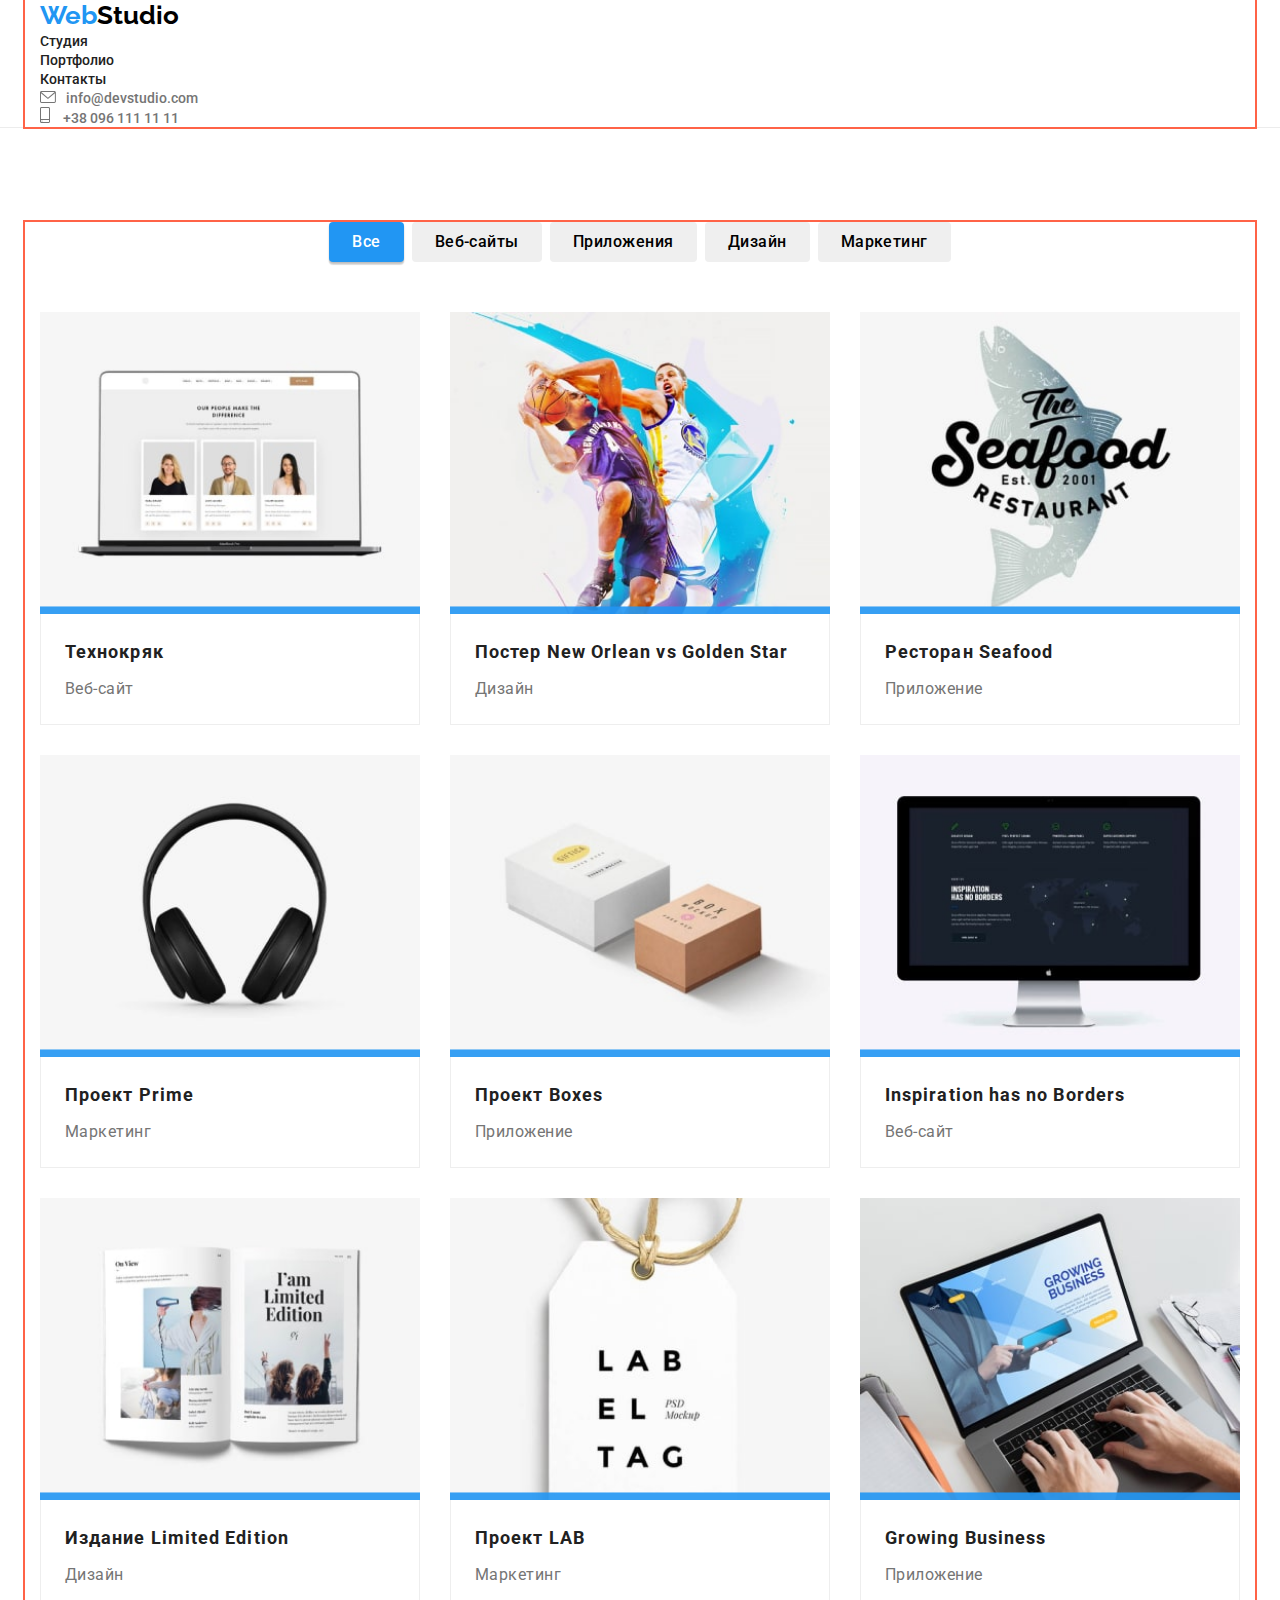
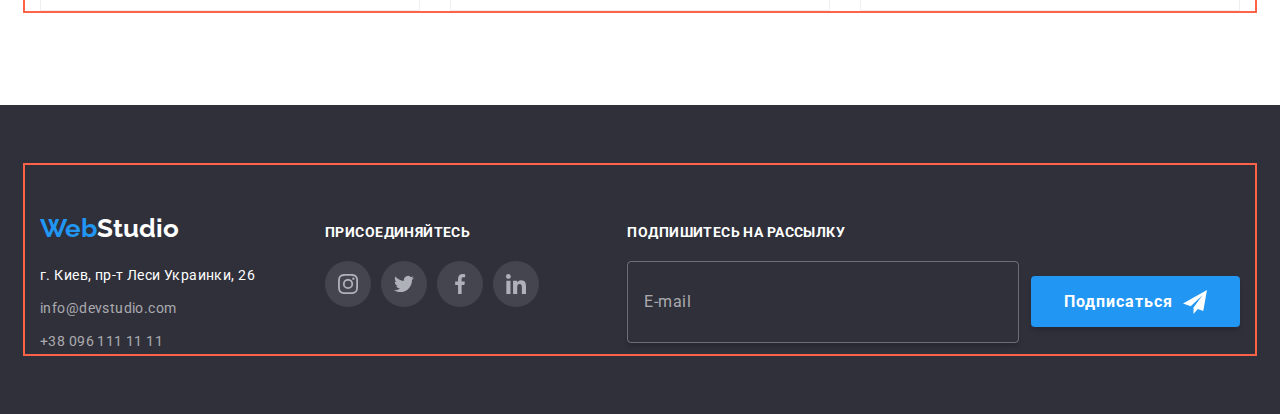
==== commit b3354ab2: "adapt Portfolio" ====
--- a/portfolio.html
+++ b/portfolio.html
@@ -11,6 +11,7 @@
       href="https://fonts.googleapis.com/css2?family=Raleway:wght@700&family=Roboto:wght@400;500;700;900&display=swap"
       rel="stylesheet"
     />
+    <meta name="viewport" content="width=device-width, initial-scale=1.0" />
     <link
       rel="stylesheet"
       href="https://cdnjs.cloudflare.com/ajax/libs/modern-normalize/1.1.0/modern-normalize.min.css"
@@ -96,19 +97,46 @@
             <li class="portfolio__items">
               <a href="" class="portfolio__cards">
                 <div class="portfolio__thumb">
-                  <img
-                    src="./images/portf-img-1.jpg"
-                    alt="екран ноутбука"
-                    width="370"
-                    height="294"
-                  />
-                  <p class="portfolio__description">
-                    Ресурс предлагает комплексные предложения с разным уровнем
-                    функционала и сервисов. Все это позволит посетителю получить
-                    исчерпывающие сведения о компании или частном лице.
-                  </p>
-                </div>
-                <div class="portfolio__box">
+                  <picture>
+                    <source
+                      srcset="
+                        ./images/desktop-min/desk-port-1-min.jpg    1x,
+                        ./images/desktop-min/desk-port-1@2x-min.jpg 2x
+                      "
+                      media="(min-width: 1200px)"
+                    />
+                    <source
+                      srcset="
+                        ./images/tablet-min/tab-port-1-min.jpg    1x,
+                        ./images/tablet-min/tab-port-1@2x-min.jpg 2x
+                      "
+                      media="(min-width: 768px)"
+                    />
+                    <source
+                      srcset="
+                        ./images/mobile-min/mob-port-1-min.jpg    1x,
+                        ./images/mobile-min/mob-port-1@2x-min.jpg 2x
+                      "
+                      media="(min-width: 320px)"
+                    />
+                    <img
+                      srcset="
+                        ./images/mobile-min/mob-port-1-min.jpg    1x,
+                        ./images/mobile-min/mob-port-1@2x-min.jpg 2x
+                      "
+                      src="./images/mobile-min/mob-port-1-min.jpg"
+                      alt="екран ноутбука"
+                      width="450px"
+                      height="294"
+                    />
+                  </picture>
+                  <p class="portfolio__description">
+                    Ресурс предлагает комплексные предложения с разным уровнем
+                    функционала и сервисов. Все это позволит посетителю получить
+                    исчерпывающие сведения о компании или частном лице.
+                  </p>
+                </div>
+                <div class="portfolio__box portfolio__box--padding">
                   <h2 class="portfolio__subtitle">Технокряк</h2>
                   <p class="portfolio__text">Веб-сайт</p>
                 </div>
@@ -117,12 +145,39 @@
             <li class="portfolio__items">
               <a href="" class="portfolio__cards">
                 <div class="portfolio__thumb">
-                  <img
-                    src="./images/portf-img-2.jpg"
-                    alt="два баскетбольні гравці"
-                    width="370"
-                    height="294"
-                  />
+                  <picture>
+                    <source
+                      srcset="
+                        ./images/desktop-min/desk-port-2-min.jpg    1x,
+                        ./images/desktop-min/desk-port-2@2x-min.jpg 2x
+                      "
+                      media="(min-width: 1200px)"
+                    />
+                    <source
+                      srcset="
+                        ./images/tablet-min/tab-port-2-min.jpg    1x,
+                        ./images/tablet-min/tab-port-2@2x-min.jpg 2x
+                      "
+                      media="(min-width: 768px)"
+                    />
+                    <source
+                      srcset="
+                        ./images/mobile-min/mob-port-2-min.jpg    1x,
+                        ./images/mobile-min/mob-port-2@2x-min.jpg 2x
+                      "
+                      media="(min-width: 320px)"
+                    />
+                    <img
+                      srcset="
+                        ./images/mobile-min/mob-port-2-min.jpg    1x,
+                        ./images/mobile-min/mob-port-2@2x-min.jpg 2x
+                      "
+                      src="./images/mobile-min/mob-port-2-min.jpg"
+                      alt="два баскетбольні гравці"
+                      width="450px"
+                      height="294"
+                    />
+                  </picture>
                   <p class="portfolio__description">
                     Ресурс предлагает комплексные предложения с разным уровнем
                     функционала и сервисов. Все это позволит посетителю получить
@@ -140,12 +195,39 @@
             <li class="portfolio__items">
               <a href="" class="portfolio__cards">
                 <div class="portfolio__thumb">
-                  <img
-                    src="./images/portf-img-3.jpg"
-                    alt="два баскетбольні гравці"
-                    width="370"
-                    height="294"
-                  />
+                  <picture>
+                    <source
+                      srcset="
+                        ./images/desktop-min/desk-port-3-min.jpg    1x,
+                        ./images/desktop-min/desk-port-3@2x-min.jpg 2x
+                      "
+                      media="(min-width: 1200px)"
+                    />
+                    <source
+                      srcset="
+                        ./images/tablet-min/tab-port-3-min.jpg    1x,
+                        ./images/tablet-min/tab-port-3@2x-min.jpg 2x
+                      "
+                      media="(min-width: 768px)"
+                    />
+                    <source
+                      srcset="
+                        ./images/mobile-min/mob-port-3-min.jpg    1x,
+                        ./images/mobile-min/mob-port-3@2x-min.jpg 2x
+                      "
+                      media="(min-width: 320px)"
+                    />
+                    <img
+                      srcset="
+                        ./images/mobile-min/mob-port-3-min.jpg    1x,
+                        ./images/mobile-min/mob-port-3@2x-min.jpg 2x
+                      "
+                      src="./images/mobile-min/mob-port-3-min.jpg"
+                      alt="лого ресторану"
+                      width="450px"
+                      height="294"
+                    />
+                  </picture>
                   <p class="portfolio__description">
                     Ресурс предлагает комплексные предложения с разным уровнем
                     функционала и сервисов. Все это позволит посетителю получить
@@ -161,12 +243,39 @@
             <li class="portfolio__items">
               <a href="" class="portfolio__cards">
                 <div class="portfolio__thumb">
-                  <img
-                    src="./images/portf-img-4.jpg"
-                    alt="наушники"
-                    width="370"
-                    height="294"
-                  />
+                  <picture>
+                    <source
+                      srcset="
+                        ./images/desktop-min/desk-port-4-min.jpg    1x,
+                        ./images/desktop-min/desk-port-4@2x-min.jpg 2x
+                      "
+                      media="(min-width: 1200px)"
+                    />
+                    <source
+                      srcset="
+                        ./images/tablet-min/tab-port-4-min.jpg    1x,
+                        ./images/tablet-min/tab-port-4@2x-min.jpg 2x
+                      "
+                      media="(min-width: 768px)"
+                    />
+                    <source
+                      srcset="
+                        ./images/mobile-min/mob-port-4-min.jpg    1x,
+                        ./images/mobile-min/mob-port-4@2x-min.jpg 2x
+                      "
+                      media="(min-width: 320px)"
+                    />
+                    <img
+                      srcset="
+                        ./images/mobile-min/mob-port-4-min.jpg    1x,
+                        ./images/mobile-min/mob-port-4@2x-min.jpg 2x
+                      "
+                      src="./images/mobile-min/mob-port-4-min.jpg"
+                      alt="навушники"
+                      width="450px"
+                      height="294"
+                    />
+                  </picture>
                   <p class="portfolio__description">
                     Ресурс предлагает комплексные предложения с разным уровнем
                     функционала и сервисов. Все это позволит посетителю получить
@@ -182,12 +291,39 @@
             <li class="portfolio__items">
               <a href="" class="portfolio__cards">
                 <div class="portfolio__thumb">
-                  <img
-                    src="./images/portf-img-5.jpg"
-                    alt="дві коробки"
-                    width="370"
-                    height="294"
-                  />
+                  <picture>
+                    <source
+                      srcset="
+                        ./images/desktop-min/desk-port-5-min.jpg    1x,
+                        ./images/desktop-min/desk-port-5@2x-min.jpg 2x
+                      "
+                      media="(min-width: 1200px)"
+                    />
+                    <source
+                      srcset="
+                        ./images/tablet-min/tab-port-5-min.jpg    1x,
+                        ./images/tablet-min/tab-port-5@2x-min.jpg 2x
+                      "
+                      media="(min-width: 768px)"
+                    />
+                    <source
+                      srcset="
+                        ./images/mobile-min/mob-port-5-min.jpg    1x,
+                        ./images/mobile-min/mob-port-5@2x-min.jpg 2x
+                      "
+                      media="(min-width: 320px)"
+                    />
+                    <img
+                      srcset="
+                        ./images/mobile-min/mob-port-5-min.jpg    1x,
+                        ./images/mobile-min/mob-port-5@2x-min.jpg 2x
+                      "
+                      src="./images/mobile-min/mob-port-5-min.jpg"
+                      alt="дві коробки"
+                      width="450px"
+                      height="294"
+                    />
+                  </picture>
                   <p class="portfolio__description">
                     Ресурс предлагает комплексные предложения с разным уровнем
                     функционала и сервисов. Все это позволит посетителю получить
@@ -203,12 +339,39 @@
             <li class="portfolio__items">
               <a href="" class="portfolio__cards">
                 <div class="portfolio__thumb">
-                  <img
-                    src="./images/portf-img-6.jpg"
-                    alt="монітор"
-                    width="370"
-                    height="294"
-                  />
+                  <picture>
+                    <source
+                      srcset="
+                        ./images/desktop-min/desk-port-6-min.jpg    1x,
+                        ./images/desktop-min/desk-port-6@2x-min.jpg 2x
+                      "
+                      media="(min-width: 1200px)"
+                    />
+                    <source
+                      srcset="
+                        ./images/tablet-min/tab-port-6-min.jpg    1x,
+                        ./images/tablet-min/tab-port-6@2x-min.jpg 2x
+                      "
+                      media="(min-width: 768px)"
+                    />
+                    <source
+                      srcset="
+                        ./images/mobile-min/mob-port-6-min.jpg    1x,
+                        ./images/mobile-min/mob-port-6@2x-min.jpg 2x
+                      "
+                      media="(min-width: 320px)"
+                    />
+                    <img
+                      srcset="
+                        ./images/mobile-min/mob-port-6-min.jpg    1x,
+                        ./images/mobile-min/mob-port-6@2x-min.jpg 2x
+                      "
+                      src="./images/mobile-min/mob-port-6-min.jpg"
+                      alt="монітор"
+                      width="450px"
+                      height="294"
+                    />
+                  </picture>
                   <p class="portfolio__description">
                     Ресурс предлагает комплексные предложения с разным уровнем
                     функционала и сервисов. Все это позволит посетителю получить
@@ -226,12 +389,39 @@
             <li class="portfolio__items">
               <a href="" class="portfolio__cards">
                 <div class="portfolio__thumb">
-                  <img
-                    src="./images/portf-img-7.jpg"
-                    alt="розгорнута книга"
-                    width="370"
-                    height="294"
-                  />
+                  <picture>
+                    <source
+                      srcset="
+                        ./images/desktop-min/desk-port-7-min.jpg    1x,
+                        ./images/desktop-min/desk-port-7@2x-min.jpg 2x
+                      "
+                      media="(min-width: 1200px)"
+                    />
+                    <source
+                      srcset="
+                        ./images/tablet-min/tab-port-7-min.jpg    1x,
+                        ./images/tablet-min/tab-port-7@2x-min.jpg 2x
+                      "
+                      media="(min-width: 768px)"
+                    />
+                    <source
+                      srcset="
+                        ./images/mobile-min/mob-port-7-min.jpg    1x,
+                        ./images/mobile-min/mob-port-7@2x-min.jpg 2x
+                      "
+                      media="(min-width: 320px)"
+                    />
+                    <img
+                      srcset="
+                        ./images/mobile-min/mob-port-7-min.jpg    1x,
+                        ./images/mobile-min/mob-port-7@2x-min.jpg 2x
+                      "
+                      src="./images/mobile-min/mob-port-7-min.jpg"
+                      alt="розгорнута книга"
+                      width="450px"
+                      height="294"
+                    />
+                  </picture>
                   <p class="portfolio__description">
                     Ресурс предлагает комплексные предложения с разным уровнем
                     функционала и сервисов. Все это позволит посетителю получить
@@ -247,12 +437,39 @@
             <li class="portfolio__items">
               <a href="" class="portfolio__cards">
                 <div class="portfolio__thumb">
-                  <img
-                    src="./images/portf-img-8.jpg"
-                    alt="бірка"
-                    width="370"
-                    height="294"
-                  />
+                  <picture>
+                    <source
+                      srcset="
+                        ./images/desktop-min/desk-port-8-min.jpg    1x,
+                        ./images/desktop-min/desk-port-8@2x-min.jpg 2x
+                      "
+                      media="(min-width: 1200px)"
+                    />
+                    <source
+                      srcset="
+                        ./images/tablet-min/tab-port-8-min.jpg    1x,
+                        ./images/tablet-min/tab-port-8@2x-min.jpg 2x
+                      "
+                      media="(min-width: 768px)"
+                    />
+                    <source
+                      srcset="
+                        ./images/mobile-min/mob-port-8-min.jpg    1x,
+                        ./images/mobile-min/mob-port-8@2x-min.jpg 2x
+                      "
+                      media="(min-width: 320px)"
+                    />
+                    <img
+                      srcset="
+                        ./images/mobile-min/mob-port-8-min.jpg    1x,
+                        ./images/mobile-min/mob-port-8@2x-min.jpg 2x
+                      "
+                      src="./images/mobile-min/mob-port-8-min.jpg"
+                      alt="бірка"
+                      width="450px"
+                      height="294"
+                    />
+                  </picture>
                   <p class="portfolio__description">
                     Ресурс предлагает комплексные предложения с разным уровнем
                     функционала и сервисов. Все это позволит посетителю получить
@@ -268,12 +485,39 @@
             <li class="portfolio__items">
               <a href="" class="portfolio__cards">
                 <div class="portfolio__thumb">
-                  <img
-                    src="./images/portf-img-9.jpg"
-                    alt="екран ноутбука"
-                    width="370"
-                    height="294"
-                  />
+                  <picture>
+                    <source
+                      srcset="
+                        ./images/desktop-min/desk-port-9-min.jpg    1x,
+                        ./images/desktop-min/desk-port-9@2x-min.jpg 2x
+                      "
+                      media="(min-width: 1200px)"
+                    />
+                    <source
+                      srcset="
+                        ./images/tablet-min/tab-port-9-min.jpg    1x,
+                        ./images/tablet-min/tab-port-9@2x-min.jpg 2x
+                      "
+                      media="(min-width: 768px)"
+                    />
+                    <source
+                      srcset="
+                        ./images/mobile-min/mob-port-9-min.jpg    1x,
+                        ./images/mobile-min/mob-port-9@2x-min.jpg 2x
+                      "
+                      media="(min-width: 320px)"
+                    />
+                    <img
+                      srcset="
+                        ./images/mobile-min/mob-port-9-min.jpg    1x,
+                        ./images/mobile-min/mob-port-9@2x-min.jpg 2x
+                      "
+                      src="./images/mobile-min/mob-port-9-min.jpg"
+                      alt="робота за ноутбуком"
+                      width="450px"
+                      height="294"
+                    />
+                  </picture>
                   <p class="portfolio__description">
                     Ресурс предлагает комплексные предложения с разным уровнем
                     функционала и сервисов. Все это позволит посетителю получить
--- a/css/main.min.css
+++ b/css/main.min.css
@@ -1,2 +1,2 @@
-:root{--primary-text-color: #212121;--secondary-text-color: #757575;--accent-color: #2196f3;--hover-accent-color: #188ce8;--primary-bg-color: #ffffff;--secondary-bg-color: #f5f4fa;--footer-bg-color: #2f303a;--logo-color: #000000;--primary-icon-color: #afb1b8;--border-nav: #ececec;--border-cards: #eeeeee;--typical-gap: 30px}.visually-hidden{position:absolute;white-space:nowrap;width:1px;height:1px;overflow:hidden;border:0;padding:0;clip:rect(0 0 0 0);clip-path:inset(50%);margin:-1px}.section{padding-top:60px;padding-bottom:60px}p,h1,h2,h3,h4,h5,h6{margin:0}ul,ol{margin:0;padding-left:0}a{text-decoration:none}img{display:block;max-width:100%;height:auto}body{margin:0;background-color:var(--primary-bg-color);color:var(--primary-text-color);font-family:Roboto,sans-serif}.list{list-style:none}.container{width:100%;padding-left:15px;padding-right:15px;margin:0 auto;outline:2px solid tomato}@media screen and (min-width: 480px){.container{width:480px}}@media screen and (min-width: 768px){.container{width:768px}}@media screen and (min-width: 1200px){.container{width:1200px}}@media screen and (min-width: 1200px){.section{padding-top:94px;padding-bottom:94px}}.title{font-size:28px;line-height:1.17;letter-spacing:.03em;text-align:center;margin-bottom:var(--typical-gap)}@media screen and (min-width: 1200px){.title{font-size:36px;line-height:1.17;letter-spacing:.03em;margin-bottom:50px}}.btn{min-width:200px;margin-left:auto;margin-right:auto;border-radius:4px;border:1px solid transparent;padding:10px 32px;display:block;transition:background-color 250ms cubic-bezier(0.4, 0, 0.2, 1);font-family:inherit;background-color:var(--accent-color);color:var(--primary-bg-color);font-weight:700;font-size:16px;line-height:1.87;letter-spacing:0.06em;text-align:center;cursor:pointer}.btn:hover,.btn:focus{transition:background-color 250ms cubic-bezier(0.4, 0, 0.2, 1);background-color:var(--hover-accent-color);color:var(--primary-bg-color)}.logo{color:var(--logo-color);font-family:Raleway,sans-serif;font-weight:700;font-size:26px;line-height:1.2}.header__logo{margin-right:93px}.logo__accent-part{color:var(--accent-color)}.footer__logo{margin-bottom:20px;display:block;text-align:center;color:var(--primary-bg-color)}@media screen and (min-width: 1200px){.footer__logo{text-align:left}}.backdrop{position:fixed;top:0;left:0;width:100%;height:100%;background-color:rgba(0,0,0,0.2);opacity:1;transition:opacity 250ms cubic-bezier(0.4, 0, 0.2, 1),visibility 250ms cubic-bezier(0.4, 0, 0.2, 1)}.backdrop.is-hidden{visibility:hidden;opacity:0;pointer-events:none}.backdrop.is-hidden .modal{transform:translate(-50%, -50%) scale(1.1)}.modal{position:absolute;top:50%;left:50%;transform:translate(-50%, -50%) scale(1);transition:transform 250ms cubic-bezier(0.4, 0, 0.2, 1);padding:40px;width:528px;min-height:581px;border-radius:4px;background-color:var(--primary-bg-color)}.modal__close{position:absolute;top:8px;right:8px;transition:fill 250ms cubic-bezier(0.4, 0, 0.2, 1);display:flex;justify-content:center;align-items:center;cursor:pointer;width:30px;height:30px;border-radius:50%;border:1px solid rgba(0,0,0,0.1);background-color:var(--primary-bg-color)}.modal__close:hover,.modal__close:focus{transition:fill 250ms cubic-bezier(0.4, 0, 0.2, 1);fill:var(--accent-color)}.modal__title{font-family:Roboto,sans-serif;font-style:normal;font-weight:700;font-size:20px;line-height:1.15;letter-spacing:.03em;text-align:center;color:var(--primary-text-color)}.modal__form{margin-top:12px}.modal__field+.modal__field{margin-top:10px}.modal__label{font-family:Roboto,sans-serif;font-style:normal;font-size:12px;line-height:1.17;letter-spacing:.01em;color:var(--secondary-text-color)}.modal__input{width:100%;height:40px;margin-top:4px;border:1px solid rgba(33,33,33,0.2);border-radius:4px;background-color:transparent;padding-left:42px;transition:border-color 250ms cubic-bezier(0.4, 0, 0.2, 1);font-family:Roboto,sans-serif;font-size:16px;line-height:1.87;letter-spacing:.03em;color:var(--primary-text-color);outline:none}.modal__input:focus{transition:border-color 250ms cubic-bezier(0.4, 0, 0.2, 1);border-color:var(--accent-color)}.modal__wrap{position:relative}.modal__icon{position:absolute;left:0;top:50%;transform:translateY(-50%);margin-left:12px;transition:fill 250ms cubic-bezier(0.4, 0, 0.2, 1)}.modal__input:focus+.modal__icon{transition:fill 250ms cubic-bezier(0.4, 0, 0.2, 1);fill:var(--accent-color)}.modal__comment{width:100%;height:120px;resize:none;margin-top:4px;transition:border-color 250ms cubic-bezier(0.4, 0, 0.2, 1);padding:12px 16px;border:1px solid rgba(33,33,33,0.2);border-radius:4px;background-color:transparent;font-family:Roboto,sans-serif;font-size:16px;line-height:1.87;letter-spacing:.03em;color:var(--primary-text-color);outline:none}.modal__comment:focus{transition:border-color 250ms cubic-bezier(0.4, 0, 0.2, 1);border-color:var(--accent-color)}.modal__comment::placeholder{font-family:Roboto,sans-serif;font-style:normal;font-size:14px;line-height:1.42;letter-spacing:.01em;color:rgba(117,117,117,0.5)}.modal__privacy{margin-top:20px;margin-bottom:var(--typical-gap)}.modal__text{display:flex;align-items:center;font-family:Roboto,sans-serif;font-style:normal;font-size:14px;line-height:1.71;letter-spacing:.03em;color:var(--secondary-text-color)}.modal__span{content:"";width:16px;height:15px;border:2px solid var(--primary-text-color);border-radius:2px;display:block;margin-right:7px;display:flex;justify-content:center;align-items:center;fill:transparent;transition:background-color 250ms cubic-bezier(0.4, 0, 0.2, 1),fill 250ms cubic-bezier(0.4, 0, 0.2, 1)}.modal__check:focus+.modal__text span{box-shadow:0px 4px 4px rgba(0,0,0,0.35)}.modal__check:checked+.modal__text span{transition:background-color 250ms cubic-bezier(0.4, 0, 0.2, 1),fill 250ms cubic-bezier(0.4, 0, 0.2, 1);background-color:var(--accent-color);fill:var(--primary-bg-color);border:none}.modal__file{color:var(--accent-color);text-decoration:underline;margin-left:5px}.modal__file:focus,.modal__file:hover{text-decoration:none}.social{display:flex;justify-content:center;align-items:center}.social__link{display:flex;justify-content:center;align-items:center;width:44px;height:44px;border:1px solid transparent;border-radius:50%;color:var(--primary-icon-color);transition:color 250ms cubic-bezier(0.4, 0, 0.2, 1),background-color 250ms cubic-bezier(0.4, 0, 0.2, 1)}.social__link:hover,.social__link:focus{transition:color 250ms cubic-bezier(0.4, 0, 0.2, 1),background-color 250ms cubic-bezier(0.4, 0, 0.2, 1);background-color:var(--accent-color);color:var(--primary-bg-color)}.social__icon{fill:currentColor}.header{border-bottom:1px solid;border-color:var(--border-nav)}.menu__link{transition:color 250ms cubic-bezier(0.4, 0, 0.2, 1);color:var(--primary-text-color);font-weight:500;font-size:14px;line-height:1.14}.menu__link:hover,.menu__link:focus{transition:color 250ms cubic-bezier(0.4, 0, 0.2, 1);color:var(--accent-color)}.contacts__link{transition:color 250ms cubic-bezier(0.4, 0, 0.2, 1);color:var(--secondary-text-color);font-weight:500;font-size:14px;line-height:1.14}.contacts__link:hover,.contacts__link:focus{transition:color 250ms cubic-bezier(0.4, 0, 0.2, 1);color:var(--accent-color)}.contacts__icon{margin-right:10px;fill:currentColor}.hero{background-color:var(--footer-bg-color);padding-top:200px;padding-bottom:200px;text-align:center;text-transform:uppercase}.overlay{margin-left:auto;margin-right:auto;max-width:1600px;min-height:600px;background-image:linear-gradient(rgba(47,48,58,0.4), rgba(47,48,58,0.4)),url(../images/bg-img.jpg);background-repeat:no-repeat;background-size:cover;background-position:center}.hero__title{max-width:640px;margin-bottom:var(--typical-gap);margin-left:auto;margin-right:auto;color:var(--primary-bg-color);font-weight:900;font-size:44px;line-height:1.36;letter-spacing:.06em;text-align:center}.features.section{padding-bottom:0}@media screen and (min-width: 768px){.features__list{display:flex;flex-wrap:wrap;margin-left:-30px}}.features__item{width:100%}.features__item+.features__item{margin-bottom:var(--typical-gap)}@media screen and (min-width: 768px){.features__item{width:calc(100%/2 - 30px);margin-left:30px}}@media screen and (min-width: 1200px){.features__item{width:calc(100%/4 - 30px)}}.features__thumb{display:flex;justify-content:center;align-items:center;height:120px;background-color:var(--secondary-bg-color);margin-bottom:var(--typical-gap)}.features__title{margin-bottom:10px;font-size:14px;line-height:1.14;letter-spacing:.03em;text-transform:uppercase}.features__text{color:var(--secondary-text-color);font-size:14px;line-height:1.71;letter-spacing:.03em}.about__item{position:relative}.about__title{position:absolute;width:100%;bottom:0;padding-top:27px;padding-bottom:27px;background-color:rgba(47,48,58,0.8);font-weight:700;font-size:14px;line-height:1.14;letter-spacing:.03em;text-align:center;text-transform:uppercase;color:var(--primary-bg-color)}.team{background-color:var(--secondary-bg-color)}.team__item{background-color:var(--primary-bg-color);border-radius:0px 0px 4px 4px;box-shadow:0px 1px 3px rgba(0,0,0,0.12),0px 1px 1px rgba(0,0,0,0.14),0px 2px 1px rgba(0,0,0,0.2)}.team__text-part{padding-bottom:var(--typical-gap);padding-top:var(--typical-gap)}.team__title{margin-bottom:10px;font-weight:500;font-size:16px;line-height:1.19;letter-spacing:.03em;text-align:center}.team__text{color:var(--secondary-text-color);font-size:16px;line-height:1.19;letter-spacing:.03em;text-align:center;margin-bottom:16px}.clients__list{display:flex;flex-wrap:wrap;margin-left:-30px}@media screen and (min-width: 1200px){.clients__list{display:flex;justify-content:center;align-items:center}}.clients__item{width:calc(100%/2 - 30px);margin-left:var(--typical-gap);margin-bottom:var(--typical-gap)}.clients__item:nth-last-child(-n+2){margin-bottom:0}@media screen and (min-width: 768px){.clients__item{width:calc(100%/3 - 30px)}.clients__item:nth-last-child(-n+3){margin-bottom:0}}@media screen and (min-width: 1200px){.clients__item{width:calc(100%/6 - 30px);margin-bottom:0}}.clients__link{display:flex;justify-content:center;align-items:center;width:100%;height:100%;color:var(--primary-icon-color);border:1px solid var(--primary-icon-color);border-radius:4px;transition:color 250ms cubic-bezier(0.4, 0, 0.2, 1),border-color 250ms cubic-bezier(0.4, 0, 0.2, 1)}.clients__link:hover,.clients__link:focus{transition:color 250ms cubic-bezier(0.4, 0, 0.2, 1),border-color 250ms cubic-bezier(0.4, 0, 0.2, 1);border-color:var(--accent-color);color:var(--accent-color)}.clients__icon{fill:currentColor}.footer{background-color:var(--footer-bg-color);padding-top:60px;padding-bottom:60px}@media screen and (min-width: 1200px){.footer .container{display:flex;align-items:baseline}}.address__item{text-align:center;margin-bottom:8px}.address__item:last-child{margin-bottom:0}@media screen and (min-width: 1200px){.address__item{margin-bottom:9px;text-align:left}}.address__address{color:var(--primary-bg-color);font-style:normal;font-size:14px;line-height:1.71;letter-spacing:.03em;transition:color 250ms cubic-bezier(0.4, 0, 0.2, 1)}.address__address:hover,.address__address:focus{color:var(--accent-color);transition:color 250ms cubic-bezier(0.4, 0, 0.2, 1)}.address__contacts{color:rgba(255,255,255,0.6);font-style:normal;font-size:14px;line-height:1.71;letter-spacing:.03em;transition:color 250ms cubic-bezier(0.4, 0, 0.2, 1)}.address__contacts:hover,.address__contacts:focus{color:var(--accent-color);transition:color 250ms cubic-bezier(0.4, 0, 0.2, 1)}@media screen and (min-width: 768px){.footer__tablet{display:flex;justify-content:space-around;align-items:baseline}}.footer__second{margin-top:60px}@media screen and (min-width: 1200px){.footer__second{margin-left:70px}}.footer__title{margin-bottom:20px;font-size:14px;line-height:1.14;letter-spacing:.03em;text-transform:uppercase;text-align:center;color:var(--primary-bg-color)}@media screen and (min-width: 1200px){.footer__title{text-align:left}}.social__item--color{border-radius:50%;background-color:rgba(255,255,255,0.1);color:var(--primary-bg-color)}.social__item--color+.social__item--color{margin-left:10px}.footer__third{margin-top:60px}@media screen and (min-width: 1200px){.footer__third{margin-left:auto}}@media screen and (min-width: 768px){.footer__form{display:flex;flex-direction:column;align-items:center}}@media screen and (min-width: 1200px){.footer__form{flex-direction:row;align-items:center}}.footer__input{width:100%;height:50px;background-color:transparent;border:1px solid rgba(255,255,255,0.3);border-radius:4px;box-shadow:0px 4px 4px rgba(0,0,0,0.15);padding:15px 16px;font-family:Roboto,sans-serif;font-size:16px;line-height:1.25;letter-spacing:.03em;color:var(--primary-bg-color)}.footer__input::placeholder{font-family:Roboto,sans-serif;font-size:16px;line-height:1.25;letter-spacing:.03em;color:rgba(255,255,255,0.6)}@media screen and (min-width: 768px){.footer__input{width:450px}}@media screen and (min-width: 1200px){.footer__input{width:358px;margin-right:12px}}.footer__btn{margin-top:20px;padding-top:10px;padding-bottom:10px;display:flex;justify-content:center;align-items:center;box-shadow:0px 4px 4px rgba(0,0,0,0.15)}.footer__btn::after{content:"";display:block;width:24px;height:24px;margin-left:10px;background-image:url(../images/icon-send.svg)}@media screen and (min-width: 1200px){.footer__btn{margin-top:0}}.portfolio__catalogue{display:flex;justify-content:center;align-items:center;margin-bottom:50px}.portfolio__btn{border-radius:4px;padding:6px 22px;border:1px solid transparent;font-family:inherit;font-weight:500;font-size:16px;line-height:1.62;letter-spacing:.03em;text-align:center;cursor:pointer;transition:color 250ms cubic-bezier(0.4, 0, 0.2, 1),background-color 250ms cubic-bezier(0.4, 0, 0.2, 1),box-shadow 250ms cubic-bezier(0.4, 0, 0.2, 1)}.portfolio__btn:hover,.portfolio__btn:focus{background-color:var(--accent-color);color:var(--primary-bg-color);box-shadow:0px 3px 1px rgba(0,0,0,0.1),0px 1px 2px rgba(0,0,0,0.08),0px 2px 2px rgba(0,0,0,0.12);transition:color 250ms cubic-bezier(0.4, 0, 0.2, 1),background-color 250ms cubic-bezier(0.4, 0, 0.2, 1),box-shadow 250ms cubic-bezier(0.4, 0, 0.2, 1)}.portfolio__element+.portfolio__element{margin-left:8px}.portfolio__btn--current{background-color:var(--accent-color);color:var(--primary-bg-color);box-shadow:0px 3px 1px rgba(0,0,0,0.1),0px 1px 2px rgba(0,0,0,0.08),0px 2px 2px rgba(0,0,0,0.12);transition:color 250ms cubic-bezier(0.4, 0, 0.2, 1),background-color 250ms cubic-bezier(0.4, 0, 0.2, 1),box-shadow 250ms cubic-bezier(0.4, 0, 0.2, 1)}.portfolio__list{display:flex;flex-wrap:wrap}.portfolio__items{width:calc((100% - 60px) / 3);margin-right:var(--typical-gap);margin-bottom:var(--typical-gap)}.portfolio__items:nth-child(3n){margin-right:0}.portfolio__items :nth-last-child(-n+3){margin-bottom:0}.portfolio__box{padding-top:20px;padding-bottom:20px;padding-left:24px;padding-right:24px;border-left:1px solid;border-right:1px solid;border-bottom:1px solid;border-color:var(--border-cards)}.portfolio__subtitle{margin-bottom:4px;color:var(--primary-text-color);font-size:18px;line-height:2;letter-spacing:.06em}.portfolio__text{color:var(--secondary-text-color);font-size:16px;line-height:1.87;letter-spacing:.03em}.portfolio__cards{display:block;transition:box-shadow 250ms cubic-bezier(0.4, 0, 0.2, 1)}.portfolio__cards:hover,.portfolio__cards:focus{box-shadow:0px 4px 4px rgba(0,0,0,0.25);transition:box-shadow 250ms cubic-bezier(0.4, 0, 0.2, 1)}.portfolio__thumb{position:relative;overflow:hidden}.portfolio__description{position:absolute;top:0%;left:0%;transform:translateY(100%);transition:transform 250ms cubic-bezier(0.4, 0, 0.2, 1);padding:63px 24px;font-size:18px;line-height:1.56;letter-spacing:.03em;color:var(--primary-bg-color);background-color:rgba(33,150,243,0.9)}.portfolio__cards:hover .portfolio__description,.portfolio__cards:focus .portfolio__description{opacity:1;transform:translateY(0%);transition:transform 250ms cubic-bezier(0.4, 0, 0.2, 1)}
+:root{--primary-text-color: #212121;--secondary-text-color: #757575;--accent-color: #2196f3;--hover-accent-color: #188ce8;--primary-bg-color: #ffffff;--secondary-bg-color: #f5f4fa;--footer-bg-color: #2f303a;--logo-color: #000000;--primary-icon-color: #afb1b8;--border-nav: #ececec;--border-cards: #eeeeee;--typical-gap: 30px}.visually-hidden{position:absolute;white-space:nowrap;width:1px;height:1px;overflow:hidden;border:0;padding:0;clip:rect(0 0 0 0);clip-path:inset(50%);margin:-1px}.section{padding-top:60px;padding-bottom:60px}p,h1,h2,h3,h4,h5,h6{margin:0}ul,ol{margin:0;padding-left:0}a{text-decoration:none}img{display:block;max-width:100%;height:auto}body{margin:0;background-color:var(--primary-bg-color);color:var(--primary-text-color);font-family:Roboto,sans-serif}.list{list-style:none}.container{width:100%;padding-left:15px;padding-right:15px;margin:0 auto;outline:2px solid tomato}@media screen and (min-width: 480px){.container{width:480px}}@media screen and (min-width: 768px){.container{width:768px}}@media screen and (min-width: 1200px){.container{width:1200px}}@media screen and (min-width: 1200px){.section{padding-top:94px;padding-bottom:94px}}.title{font-size:28px;line-height:1.17;letter-spacing:.03em;text-align:center;margin-bottom:var(--typical-gap)}@media screen and (min-width: 1200px){.title{font-size:36px;line-height:1.17;letter-spacing:.03em;margin-bottom:50px}}.btn{min-width:200px;margin-left:auto;margin-right:auto;border-radius:4px;border:1px solid transparent;padding:10px 32px;display:block;transition:background-color 250ms cubic-bezier(0.4, 0, 0.2, 1);font-family:inherit;background-color:var(--accent-color);color:var(--primary-bg-color);font-weight:700;font-size:16px;line-height:1.87;letter-spacing:0.06em;text-align:center;cursor:pointer}.btn:hover,.btn:focus{transition:background-color 250ms cubic-bezier(0.4, 0, 0.2, 1);background-color:var(--hover-accent-color);color:var(--primary-bg-color)}.logo{color:var(--logo-color);font-family:Raleway,sans-serif;font-weight:700;font-size:26px;line-height:1.2}.header__logo{margin-right:93px}.logo__accent-part{color:var(--accent-color)}.footer__logo{margin-bottom:20px;display:block;text-align:center;color:var(--primary-bg-color)}@media screen and (min-width: 1200px){.footer__logo{text-align:left}}.backdrop{position:fixed;top:0;left:0;width:100%;height:100%;background-color:rgba(0,0,0,0.2);overflow:scroll;opacity:1;transition:opacity 250ms cubic-bezier(0.4, 0, 0.2, 1),visibility 250ms cubic-bezier(0.4, 0, 0.2, 1)}.backdrop.is-hidden{visibility:hidden;opacity:0;pointer-events:none}.backdrop.is-hidden .modal{transform:translate(-50%, -50%) scale(1.1)}.modal{position:absolute;top:10px;left:50%;transform:translate(-50%) scale(1);transition:transform 250ms cubic-bezier(0.4, 0, 0.2, 1);padding:40px;width:95vw;min-height:581px;border-radius:4px;background-color:var(--primary-bg-color)}@media screen and (min-width: 480px){.modal{width:450px}}@media screen and (min-width: 1200px){.modal{width:528px;top:50%;left:50%;transform:translate(-50%, -50%) scale(1)}}.modal__close{position:absolute;top:8px;right:8px;transition:fill 250ms cubic-bezier(0.4, 0, 0.2, 1);display:flex;justify-content:center;align-items:center;cursor:pointer;width:30px;height:30px;border-radius:50%;border:1px solid rgba(0,0,0,0.1);background-color:var(--primary-bg-color)}.modal__close:hover,.modal__close:focus{transition:fill 250ms cubic-bezier(0.4, 0, 0.2, 1);fill:var(--accent-color)}.modal__title{font-family:Roboto,sans-serif;font-style:normal;font-weight:700;font-size:20px;line-height:1.15;letter-spacing:.03em;text-align:center;color:var(--primary-text-color)}.modal__form{margin-top:12px}.modal__field+.modal__field{margin-top:10px}.modal__label{font-family:Roboto,sans-serif;font-style:normal;font-size:12px;line-height:1.17;letter-spacing:.01em;color:var(--secondary-text-color)}.modal__input{width:100%;height:40px;margin-top:4px;border:1px solid rgba(33,33,33,0.2);border-radius:4px;background-color:transparent;padding-left:42px;transition:border-color 250ms cubic-bezier(0.4, 0, 0.2, 1);font-family:Roboto,sans-serif;font-size:16px;line-height:1.87;letter-spacing:.03em;color:var(--primary-text-color);outline:none}.modal__input:focus{transition:border-color 250ms cubic-bezier(0.4, 0, 0.2, 1);border-color:var(--accent-color)}.modal__wrap{position:relative}.modal__icon{position:absolute;left:0;top:50%;transform:translateY(-50%);margin-left:12px;transition:fill 250ms cubic-bezier(0.4, 0, 0.2, 1)}.modal__input:focus+.modal__icon{transition:fill 250ms cubic-bezier(0.4, 0, 0.2, 1);fill:var(--accent-color)}.modal__comment{width:100%;height:120px;resize:none;margin-top:4px;transition:border-color 250ms cubic-bezier(0.4, 0, 0.2, 1);padding:12px 16px;border:1px solid rgba(33,33,33,0.2);border-radius:4px;background-color:transparent;font-family:Roboto,sans-serif;font-size:16px;line-height:1.87;letter-spacing:.03em;color:var(--primary-text-color);outline:none}.modal__comment:focus{transition:border-color 250ms cubic-bezier(0.4, 0, 0.2, 1);border-color:var(--accent-color)}.modal__comment::placeholder{font-family:Roboto,sans-serif;font-style:normal;font-size:14px;line-height:1.42;letter-spacing:.01em;color:rgba(117,117,117,0.5)}.modal__privacy{margin-top:20px;margin-bottom:var(--typical-gap)}.modal__text{display:flex;align-items:center;font-family:Roboto,sans-serif;font-style:normal;font-size:6.5px;line-height:1;letter-spacing:.03em;color:var(--secondary-text-color)}@media screen and (min-width: 350px){.modal__text{font-size:7.5px;line-height:1.17;letter-spacing:.03em}}@media screen and (min-width: 375px){.modal__text{font-size:8.5px;line-height:1.17;letter-spacing:.03em}}@media screen and (min-width: 400px){.modal__text{font-size:9.5px;line-height:1.17;letter-spacing:.03em}}@media screen and (min-width: 430px){.modal__text{font-size:10.5px;line-height:1.17;letter-spacing:.03em}}@media screen and (min-width: 480px){.modal__text{font-size:12px;line-height:1.17;letter-spacing:.03em}}@media screen and (min-width: 1200px){.modal__text{font-size:14px;line-height:1.71;letter-spacing:.03em}}.modal__span{content:"";width:16px;height:15px;border:2px solid var(--primary-text-color);border-radius:2px;display:block;margin-right:8px;display:flex;justify-content:center;align-items:center;fill:transparent;transition:background-color 250ms cubic-bezier(0.4, 0, 0.2, 1),fill 250ms cubic-bezier(0.4, 0, 0.2, 1)}.modal__check:focus+.modal__text span{box-shadow:0px 4px 4px rgba(0,0,0,0.35)}.modal__check:checked+.modal__text span{transition:background-color 250ms cubic-bezier(0.4, 0, 0.2, 1),fill 250ms cubic-bezier(0.4, 0, 0.2, 1);background-color:var(--accent-color);fill:var(--primary-bg-color);border:none}.modal__file{color:var(--accent-color);text-decoration:underline;margin-left:5px}.modal__file:focus,.modal__file:hover{text-decoration:none}.social{display:flex;justify-content:center;align-items:center}.social__item+.social__item{margin-left:10px}.social__link{display:flex;justify-content:center;align-items:center;width:44px;height:44px;border:1px solid transparent;border-radius:50%;color:var(--primary-icon-color);transition:color 250ms cubic-bezier(0.4, 0, 0.2, 1),background-color 250ms cubic-bezier(0.4, 0, 0.2, 1)}.social__link:hover,.social__link:focus{transition:color 250ms cubic-bezier(0.4, 0, 0.2, 1),background-color 250ms cubic-bezier(0.4, 0, 0.2, 1);background-color:var(--accent-color);color:var(--primary-bg-color)}.social__icon{fill:currentColor}.header{border-bottom:1px solid;border-color:var(--border-nav)}.menu__link{transition:color 250ms cubic-bezier(0.4, 0, 0.2, 1);color:var(--primary-text-color);font-weight:500;font-size:14px;line-height:1.14}.menu__link:hover,.menu__link:focus{transition:color 250ms cubic-bezier(0.4, 0, 0.2, 1);color:var(--accent-color)}.contacts__link{transition:color 250ms cubic-bezier(0.4, 0, 0.2, 1);color:var(--secondary-text-color);font-weight:500;font-size:14px;line-height:1.14}.contacts__link:hover,.contacts__link:focus{transition:color 250ms cubic-bezier(0.4, 0, 0.2, 1);color:var(--accent-color)}.contacts__icon{margin-right:10px;fill:currentColor}.hero{background-color:var(--footer-bg-color);padding-top:118px;padding-bottom:118px;text-align:center;text-transform:uppercase}@media screen and (min-width: 1200px){.hero{padding-top:200px;padding-bottom:200px}}.overlay{margin-left:auto;margin-right:auto;width:100%;max-height:400px;background-image:linear-gradient(rgba(47,48,58,0.4), rgba(47,48,58,0.4)),url(../images/mobile-min/mob-hero-img-min.jpg);background-repeat:no-repeat;background-size:cover;background-position:center}@media (min-device-pixel-ratio: 2), (min-resolution: 192dpi), (min-resolution: 2dppx){.overlay{background-image:linear-gradient(rgba(47,48,58,0.4), rgba(47,48,58,0.4)),url(../images/mobile-min/mob-hero-img@2x-min.jpg)}}@media screen and (min-width: 768px){.overlay{max-height:400px;background-image:linear-gradient(rgba(47,48,58,0.4), rgba(47,48,58,0.4)),url(../images/tablet-min/tab-hero-img-min.jpg)}}@media screen and (min-width: 768px) and (min-device-pixel-ratio: 2), screen and (min-width: 768px) and (min-resolution: 192dpi), screen and (min-width: 768px) and (min-resolution: 2dppx){.overlay{background-image:linear-gradient(rgba(47,48,58,0.4), rgba(47,48,58,0.4)),url(../images/tablet-min/tab-hero-img@2x-min.jpg)}}@media screen and (min-width: 1200px){.overlay{max-width:1600px;min-height:600px;background-image:linear-gradient(rgba(47,48,58,0.4), rgba(47,48,58,0.4)),url(../images/desktop-min/desk-hero-img-min.jpg)}}@media screen and (min-width: 1200px) and (min-device-pixel-ratio: 2), screen and (min-width: 1200px) and (min-resolution: 192dpi), screen and (min-width: 1200px) and (min-resolution: 2dppx){.overlay{background-image:linear-gradient(rgba(47,48,58,0.4), rgba(47,48,58,0.4)),url(../images/desktop-min/desk-hero-img-min.jpg)}}.hero__title{max-width:640px;margin-bottom:var(--typical-gap);margin-left:auto;margin-right:auto;color:var(--primary-bg-color);font-weight:900;font-size:26px;line-height:1.62;letter-spacing:.06em;text-align:center}@media screen and (min-width: 1200px){.hero__title{font-weight:900;font-size:44px;line-height:1.36;letter-spacing:.06em}}.features.section{padding-bottom:0}@media screen and (min-width: 768px){.features__list{display:flex;flex-wrap:wrap;margin-left:-30px}}.features__item{width:100%;margin-bottom:var(--typical-gap)}@media screen and (min-width: 768px){.features__item{width:calc(100%/2 - 30px);margin-left:30px}.features__item:nth-last-child(-n+2){margin-bottom:0}}@media screen and (min-width: 1200px){.features__item{width:calc(100%/4 - 30px);margin-bottom:0}}.features__thumb{display:flex;justify-content:center;align-items:center;height:120px;background-color:var(--secondary-bg-color);margin-bottom:var(--typical-gap)}.features__title{margin-bottom:10px;font-size:14px;line-height:1.14;letter-spacing:.03em;text-transform:uppercase}.features__text{color:var(--secondary-text-color);font-size:14px;line-height:1.71;letter-spacing:.03em}.about{display:none}@media screen and (min-width: 1200px){.about{display:block}}.about__list{display:flex}.about__item{position:relative}.about__item+.about__item{margin-left:var(--typical-gap)}.about__title{position:absolute;width:100%;bottom:0;padding-top:27px;padding-bottom:27px;background-color:rgba(47,48,58,0.8);font-weight:700;font-size:14px;line-height:1.14;letter-spacing:.03em;text-align:center;text-transform:uppercase;color:var(--primary-bg-color)}.team{background-color:var(--secondary-bg-color)}@media screen and (min-width: 768px){.team__list{display:flex;flex-wrap:wrap;margin-left:-30px}}.team__item{max-width:450px;margin-bottom:var(--typical-gap);background-color:var(--primary-bg-color);border-radius:0px 0px 4px 4px;box-shadow:0px 1px 3px rgba(0,0,0,0.12),0px 1px 1px rgba(0,0,0,0.14),0px 2px 1px rgba(0,0,0,0.2)}@media screen and (min-width: 768px){.team__item{width:calc(100%/2 - 30px);margin-left:var(--typical-gap)}.team__item:nth-last-child(-n+2){margin-bottom:0}}@media screen and (min-width: 1200px){.team__item{width:calc(100%/4 - 30px);margin-bottom:0}}.team__text-part{padding-bottom:var(--typical-gap);padding-top:var(--typical-gap)}.team__title{margin-bottom:10px;font-weight:500;font-size:16px;line-height:1.19;letter-spacing:.03em;text-align:center}.team__text{color:var(--secondary-text-color);font-size:16px;line-height:1.19;letter-spacing:.03em;text-align:center;margin-bottom:16px}.clients__list{display:flex;flex-wrap:wrap;margin-left:-30px}@media screen and (min-width: 1200px){.clients__list{display:flex;justify-content:center;align-items:center}}.clients__item{width:calc(100%/2 - 30px);margin-left:var(--typical-gap);margin-bottom:var(--typical-gap)}.clients__item:nth-last-child(-n+2){margin-bottom:0}@media screen and (min-width: 768px){.clients__item{width:calc(100%/3 - 30px)}.clients__item:nth-last-child(-n+3){margin-bottom:0}}@media screen and (min-width: 1200px){.clients__item{width:calc(100%/6 - 30px);margin-bottom:0}}.clients__link{display:flex;justify-content:center;align-items:center;width:100%;height:100%;color:var(--primary-icon-color);border:1px solid var(--primary-icon-color);border-radius:4px;transition:color 250ms cubic-bezier(0.4, 0, 0.2, 1),border-color 250ms cubic-bezier(0.4, 0, 0.2, 1)}.clients__link:hover,.clients__link:focus{transition:color 250ms cubic-bezier(0.4, 0, 0.2, 1),border-color 250ms cubic-bezier(0.4, 0, 0.2, 1);border-color:var(--accent-color);color:var(--accent-color)}.clients__icon{fill:currentColor}.footer{background-color:var(--footer-bg-color);padding-top:60px;padding-bottom:60px}@media screen and (min-width: 1200px){.footer .container{display:flex;align-items:baseline}}.address__item{text-align:center;margin-bottom:8px}.address__item:last-child{margin-bottom:0}@media screen and (min-width: 1200px){.address__item{margin-bottom:9px;text-align:left}}.address__address{color:var(--primary-bg-color);font-style:normal;font-size:14px;line-height:1.71;letter-spacing:.03em;transition:color 250ms cubic-bezier(0.4, 0, 0.2, 1)}.address__address:hover,.address__address:focus{color:var(--accent-color);transition:color 250ms cubic-bezier(0.4, 0, 0.2, 1)}.address__contacts{color:rgba(255,255,255,0.6);font-style:normal;font-size:14px;line-height:1.71;letter-spacing:.03em;transition:color 250ms cubic-bezier(0.4, 0, 0.2, 1)}.address__contacts:hover,.address__contacts:focus{color:var(--accent-color);transition:color 250ms cubic-bezier(0.4, 0, 0.2, 1)}@media screen and (min-width: 768px){.footer__tablet{display:flex;justify-content:space-around;align-items:baseline}}.footer__second{margin-top:60px}@media screen and (min-width: 1200px){.footer__second{margin-left:70px}}.footer__title{margin-bottom:20px;font-size:14px;line-height:1.14;letter-spacing:.03em;text-transform:uppercase;text-align:center;color:var(--primary-bg-color)}@media screen and (min-width: 1200px){.footer__title{text-align:left}}.social__item--color{border-radius:50%;background-color:rgba(255,255,255,0.1);color:var(--primary-bg-color)}.footer__third{margin-top:60px}@media screen and (min-width: 1200px){.footer__third{margin-left:auto}}@media screen and (min-width: 768px){.footer__form{display:flex;flex-direction:column;align-items:center}}@media screen and (min-width: 1200px){.footer__form{flex-direction:row;align-items:center}}.footer__input{width:100%;height:50px;background-color:transparent;border:1px solid rgba(255,255,255,0.3);border-radius:4px;box-shadow:0px 4px 4px rgba(0,0,0,0.15);padding:15px 16px;font-family:Roboto,sans-serif;font-size:16px;line-height:1.25;letter-spacing:.03em;color:var(--primary-bg-color)}.footer__input::placeholder{font-family:Roboto,sans-serif;font-size:16px;line-height:1.25;letter-spacing:.03em;color:rgba(255,255,255,0.6)}@media screen and (min-width: 768px){.footer__input{width:450px}}@media screen and (min-width: 1200px){.footer__input{width:358px;margin-right:12px}}.footer__btn{margin-top:20px;padding-top:10px;padding-bottom:10px;display:flex;justify-content:center;align-items:center;box-shadow:0px 4px 4px rgba(0,0,0,0.15)}.footer__btn::after{content:"";display:block;width:24px;height:24px;margin-left:10px;background-image:url(../images/icon-send.svg)}@media screen and (min-width: 1200px){.footer__btn{margin-top:0}}.portfolio__catalogue{display:flex;flex-wrap:wrap;margin-bottom:40px}@media screen and (min-width: 768px){.portfolio__catalogue{display:flex;justify-content:center;align-items:center;margin-bottom:30px}}@media screen and (min-width: 1200px){.portfolio__catalogue{margin-bottom:50px}}.portfolio__btn{border-radius:4px;padding:6px 22px;border:1px solid transparent;font-family:inherit;font-weight:500;font-size:16px;line-height:1.62;letter-spacing:.03em;text-align:center;cursor:pointer;transition:color 250ms cubic-bezier(0.4, 0, 0.2, 1),background-color 250ms cubic-bezier(0.4, 0, 0.2, 1),box-shadow 250ms cubic-bezier(0.4, 0, 0.2, 1)}.portfolio__btn:hover,.portfolio__btn:focus{background-color:var(--accent-color);color:var(--primary-bg-color);box-shadow:0px 3px 1px rgba(0,0,0,0.1),0px 1px 2px rgba(0,0,0,0.08),0px 2px 2px rgba(0,0,0,0.12);transition:color 250ms cubic-bezier(0.4, 0, 0.2, 1),background-color 250ms cubic-bezier(0.4, 0, 0.2, 1),box-shadow 250ms cubic-bezier(0.4, 0, 0.2, 1)}.portfolio__element{margin-bottom:15px}.portfolio__element+.portfolio__element{margin-left:8px}.portfolio__element:last-child{margin-bottom:0}@media screen and (min-width: 398px){.portfolio__element:nth-last-child(-n+2){margin-bottom:0}}@media screen and (min-width: 768px){.portfolio__element{margin-bottom:0}}.portfolio__btn--current{background-color:var(--accent-color);color:var(--primary-bg-color);box-shadow:0px 3px 1px rgba(0,0,0,0.1),0px 1px 2px rgba(0,0,0,0.08),0px 2px 2px rgba(0,0,0,0.12);transition:color 250ms cubic-bezier(0.4, 0, 0.2, 1),background-color 250ms cubic-bezier(0.4, 0, 0.2, 1),box-shadow 250ms cubic-bezier(0.4, 0, 0.2, 1)}.portfolio__list{display:flex;flex-wrap:wrap}@media screen and (min-width: 768px){.portfolio__list{margin-right:-30px}}.portfolio__items{width:450px;margin-bottom:var(--typical-gap)}.portfolio__items:last-child{margin-bottom:0}@media screen and (min-width: 768px){.portfolio__items{width:calc(100%/2 - 30px);margin-right:var(--typical-gap);margin-bottom:var(--typical-gap)}.portfolio__items:last-child{margin-bottom:0}}@media screen and (min-width: 1200px){.portfolio__items{width:calc(100%/3 - 30px);margin-right:var(--typical-gap)}.portfolio__items:nth-last-child(-n+3){margin-bottom:0}}.portfolio__box{padding-top:20px;padding-bottom:20px;padding-left:24px;padding-right:24px;border-left:1px solid;border-right:1px solid;border-bottom:1px solid;border-color:var(--border-cards)}@media screen and (min-width: 768px){.portfolio__box--padding{padding-bottom:56px}}@media screen and (min-width: 1200px){.portfolio__box--padding{padding-bottom:20px}}.portfolio__subtitle{margin-bottom:4px;color:var(--primary-text-color);font-size:18px;line-height:2;letter-spacing:.06em}.portfolio__text{color:var(--secondary-text-color);font-size:16px;line-height:1.87;letter-spacing:.03em}.portfolio__cards{display:block;transition:box-shadow 250ms cubic-bezier(0.4, 0, 0.2, 1)}.portfolio__cards:hover,.portfolio__cards:focus{box-shadow:0px 4px 4px rgba(0,0,0,0.25);transition:box-shadow 250ms cubic-bezier(0.4, 0, 0.2, 1)}.portfolio__thumb{position:relative;overflow:hidden}.portfolio__description{position:absolute;top:0%;left:0%;transform:translateY(100%);transition:transform 250ms cubic-bezier(0.4, 0, 0.2, 1);padding:63px 24px;font-size:18px;line-height:1.56;letter-spacing:.03em;color:var(--primary-bg-color);background-color:rgba(33,150,243,0.9)}.portfolio__cards:hover .portfolio__description,.portfolio__cards:focus .portfolio__description{opacity:1;transform:translateY(0%);transition:transform 250ms cubic-bezier(0.4, 0, 0.2, 1)}
 /*# sourceMappingURL=main.min.css.map */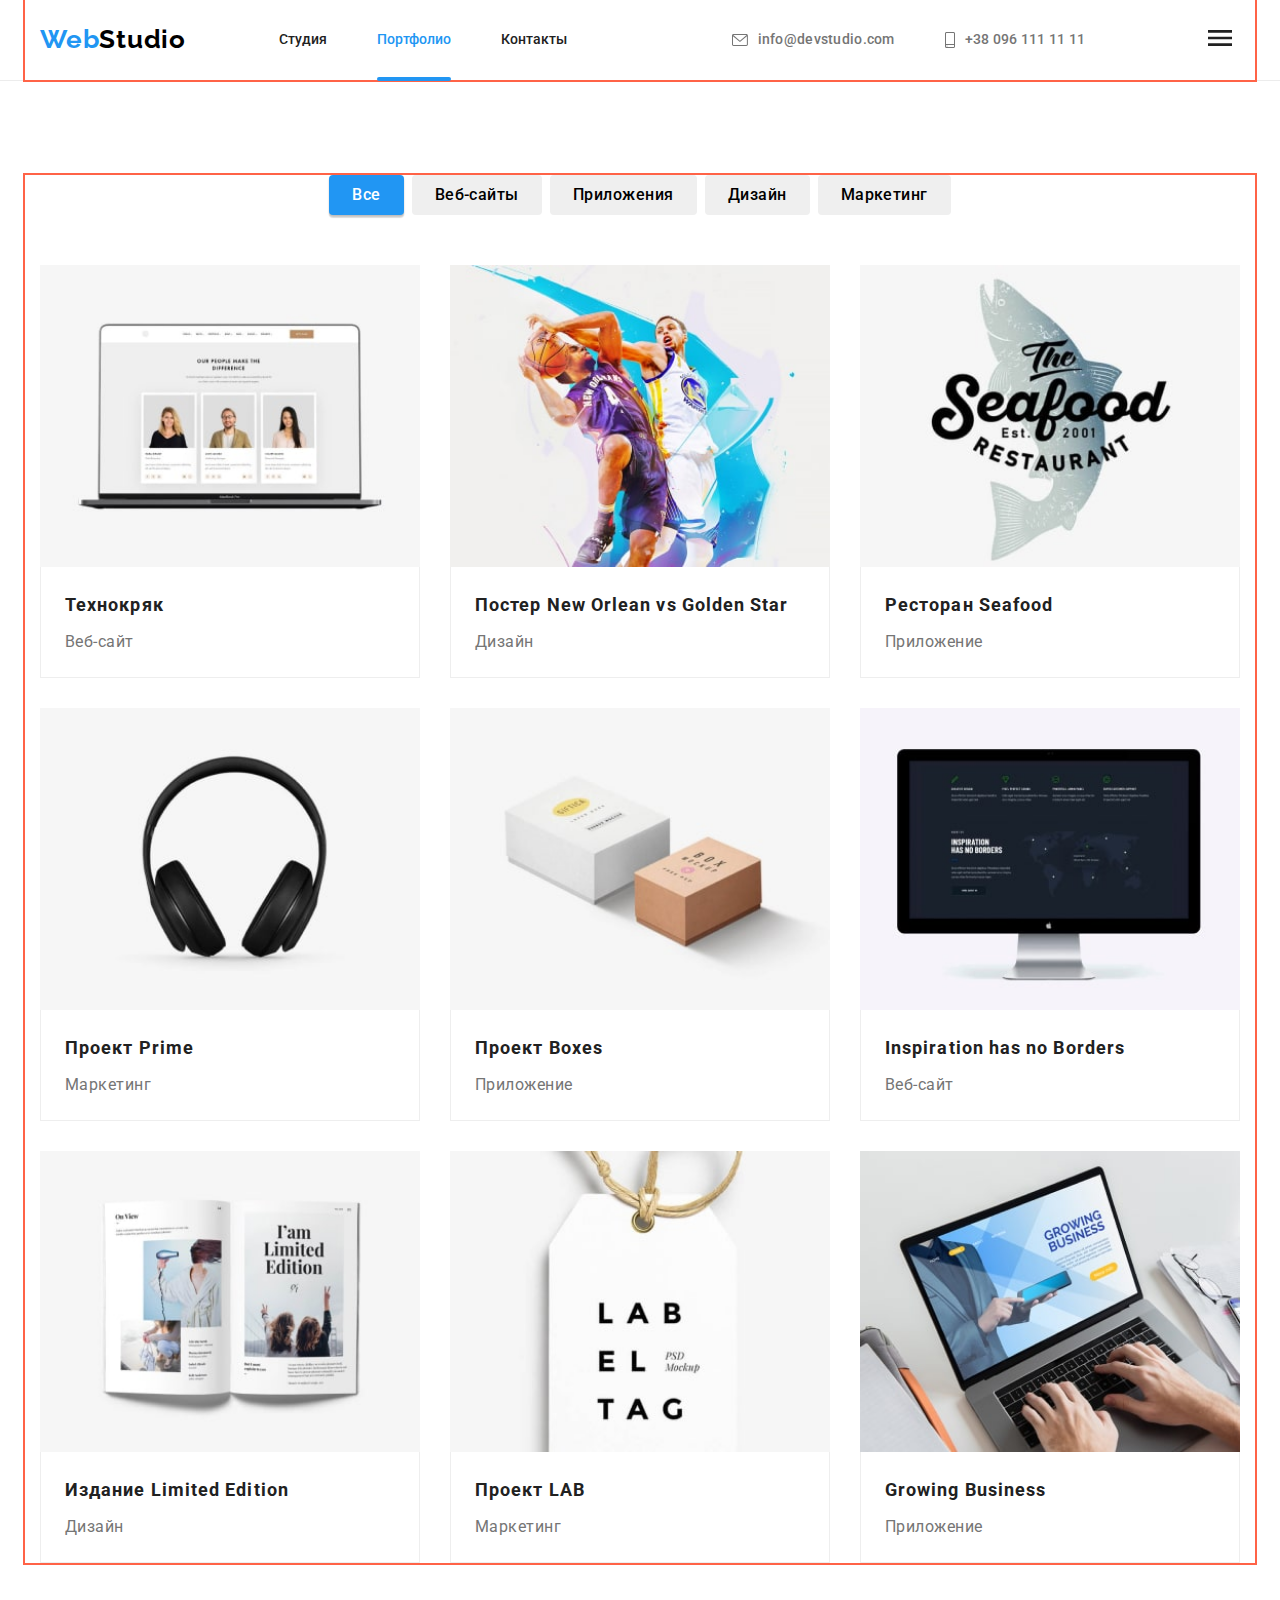
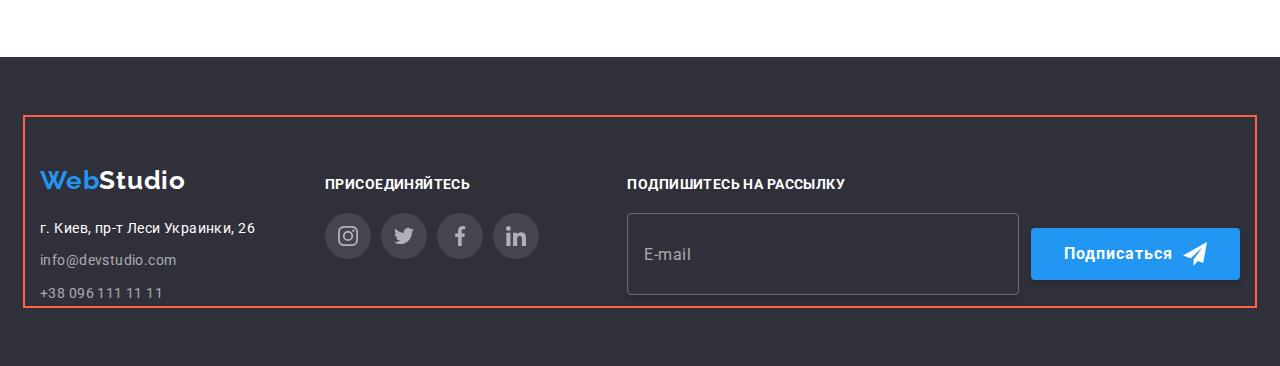
==== commit be71f475: "add Mobile-menu" ====
--- a/portfolio.html
+++ b/portfolio.html
@@ -63,6 +63,61 @@
             >
           </li>
         </ul>
+        <button type="button" class="menu-open-btn" data-menu-open>
+          <svg class="menu-icon" width="24" height="16">
+            <use href="./images/icons.svg#icon-menu"></use>
+          </svg>
+        </button>
+      </div>
+      <div class="mob-menu is-hidden" data-menu>
+        <button type="button" class="menu-close-btn" data-menu-close>
+          <svg class="close-icon" width="18.67" height="18.67">
+            <use href="./images/icons.svg#icon-close-btn"></use>
+          </svg>
+        </button>
+        <ul class="mob-menu__list list">
+          <li class="mob-menu__item">
+            <a
+              href="./index.html"
+              class="mob-menu__link link mob-menu__link--current"
+              >Студия</a
+            >
+          </li>
+          <li class="mob-menu__item">
+            <a href="./portfolio.html" class="mob-menu__link link">Портфолио</a>
+          </li>
+          <li class="mob-menu__item">
+            <a href="" class="mob-menu__link link">Контакты</a>
+          </li>
+        </ul>
+        <div class="separate-pert">
+          <ul class="mob-menu__contacts list">
+            <li class="mob-menu__element">
+              <a href="tel:+380961111111" class="mob-menu__tel link"
+                >+38 096 111 11 11</a
+              >
+            </li>
+            <li class="mob-menu__element">
+              <a href="mailto:info@devstudio.com" class="mob-menu__email link"
+                >info@devstudio.com</a
+              >
+            </li>
+          </ul>
+          <ul class="mob-menu__socials list">
+            <li class="mob-menu__line">
+              <a href="" class="mob-menu__social">Instagram</a>
+            </li>
+            <li class="mob-menu__line">
+              <a href="" class="mob-menu__social">Twitter</a>
+            </li>
+            <li class="mob-menu__line">
+              <a href="" class="mob-menu__social">Facebook</a>
+            </li>
+            <li class="mob-menu__line">
+              <a href="" class="mob-menu__social">LinkedIn</a>
+            </li>
+          </ul>
+        </div>
       </div>
     </header>
 
@@ -616,5 +671,6 @@
         </div>
       </div>
     </footer>
+    <script src="./js/mob-menu.js"></script>
   </body>
 </html>
--- a/css/main.min.css
+++ b/css/main.min.css
@@ -1,2 +1,2 @@
-:root{--primary-text-color: #212121;--secondary-text-color: #757575;--accent-color: #2196f3;--hover-accent-color: #188ce8;--primary-bg-color: #ffffff;--secondary-bg-color: #f5f4fa;--footer-bg-color: #2f303a;--logo-color: #000000;--primary-icon-color: #afb1b8;--border-nav: #ececec;--border-cards: #eeeeee;--typical-gap: 30px}.visually-hidden{position:absolute;white-space:nowrap;width:1px;height:1px;overflow:hidden;border:0;padding:0;clip:rect(0 0 0 0);clip-path:inset(50%);margin:-1px}.section{padding-top:60px;padding-bottom:60px}p,h1,h2,h3,h4,h5,h6{margin:0}ul,ol{margin:0;padding-left:0}a{text-decoration:none}img{display:block;max-width:100%;height:auto}body{margin:0;background-color:var(--primary-bg-color);color:var(--primary-text-color);font-family:Roboto,sans-serif}.list{list-style:none}.container{width:100%;padding-left:15px;padding-right:15px;margin:0 auto;outline:2px solid tomato}@media screen and (min-width: 480px){.container{width:480px}}@media screen and (min-width: 768px){.container{width:768px}}@media screen and (min-width: 1200px){.container{width:1200px}}@media screen and (min-width: 1200px){.section{padding-top:94px;padding-bottom:94px}}.title{font-size:28px;line-height:1.17;letter-spacing:.03em;text-align:center;margin-bottom:var(--typical-gap)}@media screen and (min-width: 1200px){.title{font-size:36px;line-height:1.17;letter-spacing:.03em;margin-bottom:50px}}.btn{min-width:200px;margin-left:auto;margin-right:auto;border-radius:4px;border:1px solid transparent;padding:10px 32px;display:block;transition:background-color 250ms cubic-bezier(0.4, 0, 0.2, 1);font-family:inherit;background-color:var(--accent-color);color:var(--primary-bg-color);font-weight:700;font-size:16px;line-height:1.87;letter-spacing:0.06em;text-align:center;cursor:pointer}.btn:hover,.btn:focus{transition:background-color 250ms cubic-bezier(0.4, 0, 0.2, 1);background-color:var(--hover-accent-color);color:var(--primary-bg-color)}.logo{color:var(--logo-color);font-family:Raleway,sans-serif;font-weight:700;font-size:26px;line-height:1.2}.header__logo{margin-right:93px}.logo__accent-part{color:var(--accent-color)}.footer__logo{margin-bottom:20px;display:block;text-align:center;color:var(--primary-bg-color)}@media screen and (min-width: 1200px){.footer__logo{text-align:left}}.backdrop{position:fixed;top:0;left:0;width:100%;height:100%;background-color:rgba(0,0,0,0.2);overflow:scroll;opacity:1;transition:opacity 250ms cubic-bezier(0.4, 0, 0.2, 1),visibility 250ms cubic-bezier(0.4, 0, 0.2, 1)}.backdrop.is-hidden{visibility:hidden;opacity:0;pointer-events:none}.backdrop.is-hidden .modal{transform:translate(-50%, -50%) scale(1.1)}.modal{position:absolute;top:10px;left:50%;transform:translate(-50%) scale(1);transition:transform 250ms cubic-bezier(0.4, 0, 0.2, 1);padding:40px;width:95vw;min-height:581px;border-radius:4px;background-color:var(--primary-bg-color)}@media screen and (min-width: 480px){.modal{width:450px}}@media screen and (min-width: 1200px){.modal{width:528px;top:50%;left:50%;transform:translate(-50%, -50%) scale(1)}}.modal__close{position:absolute;top:8px;right:8px;transition:fill 250ms cubic-bezier(0.4, 0, 0.2, 1);display:flex;justify-content:center;align-items:center;cursor:pointer;width:30px;height:30px;border-radius:50%;border:1px solid rgba(0,0,0,0.1);background-color:var(--primary-bg-color)}.modal__close:hover,.modal__close:focus{transition:fill 250ms cubic-bezier(0.4, 0, 0.2, 1);fill:var(--accent-color)}.modal__title{font-family:Roboto,sans-serif;font-style:normal;font-weight:700;font-size:20px;line-height:1.15;letter-spacing:.03em;text-align:center;color:var(--primary-text-color)}.modal__form{margin-top:12px}.modal__field+.modal__field{margin-top:10px}.modal__label{font-family:Roboto,sans-serif;font-style:normal;font-size:12px;line-height:1.17;letter-spacing:.01em;color:var(--secondary-text-color)}.modal__input{width:100%;height:40px;margin-top:4px;border:1px solid rgba(33,33,33,0.2);border-radius:4px;background-color:transparent;padding-left:42px;transition:border-color 250ms cubic-bezier(0.4, 0, 0.2, 1);font-family:Roboto,sans-serif;font-size:16px;line-height:1.87;letter-spacing:.03em;color:var(--primary-text-color);outline:none}.modal__input:focus{transition:border-color 250ms cubic-bezier(0.4, 0, 0.2, 1);border-color:var(--accent-color)}.modal__wrap{position:relative}.modal__icon{position:absolute;left:0;top:50%;transform:translateY(-50%);margin-left:12px;transition:fill 250ms cubic-bezier(0.4, 0, 0.2, 1)}.modal__input:focus+.modal__icon{transition:fill 250ms cubic-bezier(0.4, 0, 0.2, 1);fill:var(--accent-color)}.modal__comment{width:100%;height:120px;resize:none;margin-top:4px;transition:border-color 250ms cubic-bezier(0.4, 0, 0.2, 1);padding:12px 16px;border:1px solid rgba(33,33,33,0.2);border-radius:4px;background-color:transparent;font-family:Roboto,sans-serif;font-size:16px;line-height:1.87;letter-spacing:.03em;color:var(--primary-text-color);outline:none}.modal__comment:focus{transition:border-color 250ms cubic-bezier(0.4, 0, 0.2, 1);border-color:var(--accent-color)}.modal__comment::placeholder{font-family:Roboto,sans-serif;font-style:normal;font-size:14px;line-height:1.42;letter-spacing:.01em;color:rgba(117,117,117,0.5)}.modal__privacy{margin-top:20px;margin-bottom:var(--typical-gap)}.modal__text{display:flex;align-items:center;font-family:Roboto,sans-serif;font-style:normal;font-size:6.5px;line-height:1;letter-spacing:.03em;color:var(--secondary-text-color)}@media screen and (min-width: 350px){.modal__text{font-size:7.5px;line-height:1.17;letter-spacing:.03em}}@media screen and (min-width: 375px){.modal__text{font-size:8.5px;line-height:1.17;letter-spacing:.03em}}@media screen and (min-width: 400px){.modal__text{font-size:9.5px;line-height:1.17;letter-spacing:.03em}}@media screen and (min-width: 430px){.modal__text{font-size:10.5px;line-height:1.17;letter-spacing:.03em}}@media screen and (min-width: 480px){.modal__text{font-size:12px;line-height:1.17;letter-spacing:.03em}}@media screen and (min-width: 1200px){.modal__text{font-size:14px;line-height:1.71;letter-spacing:.03em}}.modal__span{content:"";width:16px;height:15px;border:2px solid var(--primary-text-color);border-radius:2px;display:block;margin-right:8px;display:flex;justify-content:center;align-items:center;fill:transparent;transition:background-color 250ms cubic-bezier(0.4, 0, 0.2, 1),fill 250ms cubic-bezier(0.4, 0, 0.2, 1)}.modal__check:focus+.modal__text span{box-shadow:0px 4px 4px rgba(0,0,0,0.35)}.modal__check:checked+.modal__text span{transition:background-color 250ms cubic-bezier(0.4, 0, 0.2, 1),fill 250ms cubic-bezier(0.4, 0, 0.2, 1);background-color:var(--accent-color);fill:var(--primary-bg-color);border:none}.modal__file{color:var(--accent-color);text-decoration:underline;margin-left:5px}.modal__file:focus,.modal__file:hover{text-decoration:none}.social{display:flex;justify-content:center;align-items:center}.social__item+.social__item{margin-left:10px}.social__link{display:flex;justify-content:center;align-items:center;width:44px;height:44px;border:1px solid transparent;border-radius:50%;color:var(--primary-icon-color);transition:color 250ms cubic-bezier(0.4, 0, 0.2, 1),background-color 250ms cubic-bezier(0.4, 0, 0.2, 1)}.social__link:hover,.social__link:focus{transition:color 250ms cubic-bezier(0.4, 0, 0.2, 1),background-color 250ms cubic-bezier(0.4, 0, 0.2, 1);background-color:var(--accent-color);color:var(--primary-bg-color)}.social__icon{fill:currentColor}.header{border-bottom:1px solid;border-color:var(--border-nav)}.menu__link{transition:color 250ms cubic-bezier(0.4, 0, 0.2, 1);color:var(--primary-text-color);font-weight:500;font-size:14px;line-height:1.14}.menu__link:hover,.menu__link:focus{transition:color 250ms cubic-bezier(0.4, 0, 0.2, 1);color:var(--accent-color)}.contacts__link{transition:color 250ms cubic-bezier(0.4, 0, 0.2, 1);color:var(--secondary-text-color);font-weight:500;font-size:14px;line-height:1.14}.contacts__link:hover,.contacts__link:focus{transition:color 250ms cubic-bezier(0.4, 0, 0.2, 1);color:var(--accent-color)}.contacts__icon{margin-right:10px;fill:currentColor}.hero{background-color:var(--footer-bg-color);padding-top:118px;padding-bottom:118px;text-align:center;text-transform:uppercase}@media screen and (min-width: 1200px){.hero{padding-top:200px;padding-bottom:200px}}.overlay{margin-left:auto;margin-right:auto;width:100%;max-height:400px;background-image:linear-gradient(rgba(47,48,58,0.4), rgba(47,48,58,0.4)),url(../images/mobile-min/mob-hero-img-min.jpg);background-repeat:no-repeat;background-size:cover;background-position:center}@media (min-device-pixel-ratio: 2), (min-resolution: 192dpi), (min-resolution: 2dppx){.overlay{background-image:linear-gradient(rgba(47,48,58,0.4), rgba(47,48,58,0.4)),url(../images/mobile-min/mob-hero-img@2x-min.jpg)}}@media screen and (min-width: 768px){.overlay{max-height:400px;background-image:linear-gradient(rgba(47,48,58,0.4), rgba(47,48,58,0.4)),url(../images/tablet-min/tab-hero-img-min.jpg)}}@media screen and (min-width: 768px) and (min-device-pixel-ratio: 2), screen and (min-width: 768px) and (min-resolution: 192dpi), screen and (min-width: 768px) and (min-resolution: 2dppx){.overlay{background-image:linear-gradient(rgba(47,48,58,0.4), rgba(47,48,58,0.4)),url(../images/tablet-min/tab-hero-img@2x-min.jpg)}}@media screen and (min-width: 1200px){.overlay{max-width:1600px;min-height:600px;background-image:linear-gradient(rgba(47,48,58,0.4), rgba(47,48,58,0.4)),url(../images/desktop-min/desk-hero-img-min.jpg)}}@media screen and (min-width: 1200px) and (min-device-pixel-ratio: 2), screen and (min-width: 1200px) and (min-resolution: 192dpi), screen and (min-width: 1200px) and (min-resolution: 2dppx){.overlay{background-image:linear-gradient(rgba(47,48,58,0.4), rgba(47,48,58,0.4)),url(../images/desktop-min/desk-hero-img-min.jpg)}}.hero__title{max-width:640px;margin-bottom:var(--typical-gap);margin-left:auto;margin-right:auto;color:var(--primary-bg-color);font-weight:900;font-size:26px;line-height:1.62;letter-spacing:.06em;text-align:center}@media screen and (min-width: 1200px){.hero__title{font-weight:900;font-size:44px;line-height:1.36;letter-spacing:.06em}}.features.section{padding-bottom:0}@media screen and (min-width: 768px){.features__list{display:flex;flex-wrap:wrap;margin-left:-30px}}.features__item{width:100%;margin-bottom:var(--typical-gap)}@media screen and (min-width: 768px){.features__item{width:calc(100%/2 - 30px);margin-left:30px}.features__item:nth-last-child(-n+2){margin-bottom:0}}@media screen and (min-width: 1200px){.features__item{width:calc(100%/4 - 30px);margin-bottom:0}}.features__thumb{display:flex;justify-content:center;align-items:center;height:120px;background-color:var(--secondary-bg-color);margin-bottom:var(--typical-gap)}.features__title{margin-bottom:10px;font-size:14px;line-height:1.14;letter-spacing:.03em;text-transform:uppercase}.features__text{color:var(--secondary-text-color);font-size:14px;line-height:1.71;letter-spacing:.03em}.about{display:none}@media screen and (min-width: 1200px){.about{display:block}}.about__list{display:flex}.about__item{position:relative}.about__item+.about__item{margin-left:var(--typical-gap)}.about__title{position:absolute;width:100%;bottom:0;padding-top:27px;padding-bottom:27px;background-color:rgba(47,48,58,0.8);font-weight:700;font-size:14px;line-height:1.14;letter-spacing:.03em;text-align:center;text-transform:uppercase;color:var(--primary-bg-color)}.team{background-color:var(--secondary-bg-color)}@media screen and (min-width: 768px){.team__list{display:flex;flex-wrap:wrap;margin-left:-30px}}.team__item{max-width:450px;margin-bottom:var(--typical-gap);background-color:var(--primary-bg-color);border-radius:0px 0px 4px 4px;box-shadow:0px 1px 3px rgba(0,0,0,0.12),0px 1px 1px rgba(0,0,0,0.14),0px 2px 1px rgba(0,0,0,0.2)}@media screen and (min-width: 768px){.team__item{width:calc(100%/2 - 30px);margin-left:var(--typical-gap)}.team__item:nth-last-child(-n+2){margin-bottom:0}}@media screen and (min-width: 1200px){.team__item{width:calc(100%/4 - 30px);margin-bottom:0}}.team__text-part{padding-bottom:var(--typical-gap);padding-top:var(--typical-gap)}.team__title{margin-bottom:10px;font-weight:500;font-size:16px;line-height:1.19;letter-spacing:.03em;text-align:center}.team__text{color:var(--secondary-text-color);font-size:16px;line-height:1.19;letter-spacing:.03em;text-align:center;margin-bottom:16px}.clients__list{display:flex;flex-wrap:wrap;margin-left:-30px}@media screen and (min-width: 1200px){.clients__list{display:flex;justify-content:center;align-items:center}}.clients__item{width:calc(100%/2 - 30px);margin-left:var(--typical-gap);margin-bottom:var(--typical-gap)}.clients__item:nth-last-child(-n+2){margin-bottom:0}@media screen and (min-width: 768px){.clients__item{width:calc(100%/3 - 30px)}.clients__item:nth-last-child(-n+3){margin-bottom:0}}@media screen and (min-width: 1200px){.clients__item{width:calc(100%/6 - 30px);margin-bottom:0}}.clients__link{display:flex;justify-content:center;align-items:center;width:100%;height:100%;color:var(--primary-icon-color);border:1px solid var(--primary-icon-color);border-radius:4px;transition:color 250ms cubic-bezier(0.4, 0, 0.2, 1),border-color 250ms cubic-bezier(0.4, 0, 0.2, 1)}.clients__link:hover,.clients__link:focus{transition:color 250ms cubic-bezier(0.4, 0, 0.2, 1),border-color 250ms cubic-bezier(0.4, 0, 0.2, 1);border-color:var(--accent-color);color:var(--accent-color)}.clients__icon{fill:currentColor}.footer{background-color:var(--footer-bg-color);padding-top:60px;padding-bottom:60px}@media screen and (min-width: 1200px){.footer .container{display:flex;align-items:baseline}}.address__item{text-align:center;margin-bottom:8px}.address__item:last-child{margin-bottom:0}@media screen and (min-width: 1200px){.address__item{margin-bottom:9px;text-align:left}}.address__address{color:var(--primary-bg-color);font-style:normal;font-size:14px;line-height:1.71;letter-spacing:.03em;transition:color 250ms cubic-bezier(0.4, 0, 0.2, 1)}.address__address:hover,.address__address:focus{color:var(--accent-color);transition:color 250ms cubic-bezier(0.4, 0, 0.2, 1)}.address__contacts{color:rgba(255,255,255,0.6);font-style:normal;font-size:14px;line-height:1.71;letter-spacing:.03em;transition:color 250ms cubic-bezier(0.4, 0, 0.2, 1)}.address__contacts:hover,.address__contacts:focus{color:var(--accent-color);transition:color 250ms cubic-bezier(0.4, 0, 0.2, 1)}@media screen and (min-width: 768px){.footer__tablet{display:flex;justify-content:space-around;align-items:baseline}}.footer__second{margin-top:60px}@media screen and (min-width: 1200px){.footer__second{margin-left:70px}}.footer__title{margin-bottom:20px;font-size:14px;line-height:1.14;letter-spacing:.03em;text-transform:uppercase;text-align:center;color:var(--primary-bg-color)}@media screen and (min-width: 1200px){.footer__title{text-align:left}}.social__item--color{border-radius:50%;background-color:rgba(255,255,255,0.1);color:var(--primary-bg-color)}.footer__third{margin-top:60px}@media screen and (min-width: 1200px){.footer__third{margin-left:auto}}@media screen and (min-width: 768px){.footer__form{display:flex;flex-direction:column;align-items:center}}@media screen and (min-width: 1200px){.footer__form{flex-direction:row;align-items:center}}.footer__input{width:100%;height:50px;background-color:transparent;border:1px solid rgba(255,255,255,0.3);border-radius:4px;box-shadow:0px 4px 4px rgba(0,0,0,0.15);padding:15px 16px;font-family:Roboto,sans-serif;font-size:16px;line-height:1.25;letter-spacing:.03em;color:var(--primary-bg-color)}.footer__input::placeholder{font-family:Roboto,sans-serif;font-size:16px;line-height:1.25;letter-spacing:.03em;color:rgba(255,255,255,0.6)}@media screen and (min-width: 768px){.footer__input{width:450px}}@media screen and (min-width: 1200px){.footer__input{width:358px;margin-right:12px}}.footer__btn{margin-top:20px;padding-top:10px;padding-bottom:10px;display:flex;justify-content:center;align-items:center;box-shadow:0px 4px 4px rgba(0,0,0,0.15)}.footer__btn::after{content:"";display:block;width:24px;height:24px;margin-left:10px;background-image:url(../images/icon-send.svg)}@media screen and (min-width: 1200px){.footer__btn{margin-top:0}}.portfolio__catalogue{display:flex;flex-wrap:wrap;margin-bottom:40px}@media screen and (min-width: 768px){.portfolio__catalogue{display:flex;justify-content:center;align-items:center;margin-bottom:30px}}@media screen and (min-width: 1200px){.portfolio__catalogue{margin-bottom:50px}}.portfolio__btn{border-radius:4px;padding:6px 22px;border:1px solid transparent;font-family:inherit;font-weight:500;font-size:16px;line-height:1.62;letter-spacing:.03em;text-align:center;cursor:pointer;transition:color 250ms cubic-bezier(0.4, 0, 0.2, 1),background-color 250ms cubic-bezier(0.4, 0, 0.2, 1),box-shadow 250ms cubic-bezier(0.4, 0, 0.2, 1)}.portfolio__btn:hover,.portfolio__btn:focus{background-color:var(--accent-color);color:var(--primary-bg-color);box-shadow:0px 3px 1px rgba(0,0,0,0.1),0px 1px 2px rgba(0,0,0,0.08),0px 2px 2px rgba(0,0,0,0.12);transition:color 250ms cubic-bezier(0.4, 0, 0.2, 1),background-color 250ms cubic-bezier(0.4, 0, 0.2, 1),box-shadow 250ms cubic-bezier(0.4, 0, 0.2, 1)}.portfolio__element{margin-bottom:15px}.portfolio__element+.portfolio__element{margin-left:8px}.portfolio__element:last-child{margin-bottom:0}@media screen and (min-width: 398px){.portfolio__element:nth-last-child(-n+2){margin-bottom:0}}@media screen and (min-width: 768px){.portfolio__element{margin-bottom:0}}.portfolio__btn--current{background-color:var(--accent-color);color:var(--primary-bg-color);box-shadow:0px 3px 1px rgba(0,0,0,0.1),0px 1px 2px rgba(0,0,0,0.08),0px 2px 2px rgba(0,0,0,0.12);transition:color 250ms cubic-bezier(0.4, 0, 0.2, 1),background-color 250ms cubic-bezier(0.4, 0, 0.2, 1),box-shadow 250ms cubic-bezier(0.4, 0, 0.2, 1)}.portfolio__list{display:flex;flex-wrap:wrap}@media screen and (min-width: 768px){.portfolio__list{margin-right:-30px}}.portfolio__items{width:450px;margin-bottom:var(--typical-gap)}.portfolio__items:last-child{margin-bottom:0}@media screen and (min-width: 768px){.portfolio__items{width:calc(100%/2 - 30px);margin-right:var(--typical-gap);margin-bottom:var(--typical-gap)}.portfolio__items:last-child{margin-bottom:0}}@media screen and (min-width: 1200px){.portfolio__items{width:calc(100%/3 - 30px);margin-right:var(--typical-gap)}.portfolio__items:nth-last-child(-n+3){margin-bottom:0}}.portfolio__box{padding-top:20px;padding-bottom:20px;padding-left:24px;padding-right:24px;border-left:1px solid;border-right:1px solid;border-bottom:1px solid;border-color:var(--border-cards)}@media screen and (min-width: 768px){.portfolio__box--padding{padding-bottom:56px}}@media screen and (min-width: 1200px){.portfolio__box--padding{padding-bottom:20px}}.portfolio__subtitle{margin-bottom:4px;color:var(--primary-text-color);font-size:18px;line-height:2;letter-spacing:.06em}.portfolio__text{color:var(--secondary-text-color);font-size:16px;line-height:1.87;letter-spacing:.03em}.portfolio__cards{display:block;transition:box-shadow 250ms cubic-bezier(0.4, 0, 0.2, 1)}.portfolio__cards:hover,.portfolio__cards:focus{box-shadow:0px 4px 4px rgba(0,0,0,0.25);transition:box-shadow 250ms cubic-bezier(0.4, 0, 0.2, 1)}.portfolio__thumb{position:relative;overflow:hidden}.portfolio__description{position:absolute;top:0%;left:0%;transform:translateY(100%);transition:transform 250ms cubic-bezier(0.4, 0, 0.2, 1);padding:63px 24px;font-size:18px;line-height:1.56;letter-spacing:.03em;color:var(--primary-bg-color);background-color:rgba(33,150,243,0.9)}.portfolio__cards:hover .portfolio__description,.portfolio__cards:focus .portfolio__description{opacity:1;transform:translateY(0%);transition:transform 250ms cubic-bezier(0.4, 0, 0.2, 1)}
+:root{--primary-text-color: #212121;--secondary-text-color: #757575;--accent-color: #2196f3;--hover-accent-color: #188ce8;--primary-bg-color: #ffffff;--secondary-bg-color: #f5f4fa;--footer-bg-color: #2f303a;--logo-color: #000000;--primary-icon-color: #afb1b8;--border-nav: #ececec;--border-cards: #eeeeee;--typical-gap: 30px}.visually-hidden{position:absolute;white-space:nowrap;width:1px;height:1px;overflow:hidden;border:0;padding:0;clip:rect(0 0 0 0);clip-path:inset(50%);margin:-1px}.section{padding-top:60px;padding-bottom:60px}p,h1,h2,h3,h4,h5,h6{margin:0}ul,ol{margin:0;padding-left:0}a{text-decoration:none}img{display:block;max-width:100%;height:auto}body{margin:0;background-color:var(--primary-bg-color);color:var(--primary-text-color);font-family:Roboto,sans-serif}.list{list-style:none}.container{width:100%;padding-left:15px;padding-right:15px;margin:0 auto;outline:2px solid tomato}@media screen and (min-width: 480px){.container{width:480px}}@media screen and (min-width: 768px){.container{width:768px}}@media screen and (min-width: 1200px){.container{width:1200px}}@media screen and (min-width: 1200px){.section{padding-top:94px;padding-bottom:94px}}.title{font-size:28px;line-height:1.17;letter-spacing:.03em;text-align:center;margin-bottom:var(--typical-gap)}@media screen and (min-width: 1200px){.title{font-size:36px;line-height:1.17;letter-spacing:.03em;margin-bottom:50px}}.btn{min-width:200px;margin-left:auto;margin-right:auto;border-radius:4px;border:1px solid transparent;padding:10px 32px;display:block;transition:background-color 250ms cubic-bezier(0.4, 0, 0.2, 1);font-family:inherit;background-color:var(--accent-color);color:var(--primary-bg-color);font-weight:700;font-size:16px;line-height:1.87;letter-spacing:0.06em;text-align:center;cursor:pointer}.btn:hover,.btn:focus{transition:background-color 250ms cubic-bezier(0.4, 0, 0.2, 1);background-color:var(--hover-accent-color);color:var(--primary-bg-color)}.logo{color:var(--logo-color);font-family:Raleway,sans-serif;font-weight:700;font-size:24px;line-height:1.17;letter-spacing:.03em}@media screen and (min-width: 1200px){.logo{font-weight:700;font-size:26px;line-height:1.2;letter-spacing:.03em}}@media screen and (min-width: 768px){.header__logo{margin-right:88px}}@media screen and (min-width: 1200px){.header__logo{margin-right:93px}}.logo__accent-part{color:var(--accent-color)}.footer__logo{margin-bottom:20px;display:block;text-align:center;color:var(--primary-bg-color)}@media screen and (min-width: 1200px){.footer__logo{text-align:left}}.backdrop{position:fixed;top:0;left:0;width:100%;height:100%;background-color:rgba(0,0,0,0.2);overflow:scroll;opacity:1;transition:opacity 250ms cubic-bezier(0.4, 0, 0.2, 1),visibility 250ms cubic-bezier(0.4, 0, 0.2, 1)}.backdrop.is-hidden{visibility:hidden;opacity:0;pointer-events:none}.backdrop.is-hidden .modal{transform:translate(-50%, -50%) scale(1.1)}.modal{position:absolute;top:10px;left:50%;transform:translate(-50%) scale(1);transition:transform 250ms cubic-bezier(0.4, 0, 0.2, 1);padding:40px;width:95vw;min-height:581px;border-radius:4px;background-color:var(--primary-bg-color)}@media screen and (min-width: 480px){.modal{width:450px}}@media screen and (min-width: 1200px){.modal{width:528px;top:50%;left:50%;transform:translate(-50%, -50%) scale(1)}}.modal__close{position:absolute;top:8px;right:8px;transition:fill 250ms cubic-bezier(0.4, 0, 0.2, 1);display:flex;justify-content:center;align-items:center;cursor:pointer;width:30px;height:30px;border-radius:50%;border:1px solid rgba(0,0,0,0.1);background-color:var(--primary-bg-color)}.modal__close:hover,.modal__close:focus{transition:fill 250ms cubic-bezier(0.4, 0, 0.2, 1);fill:var(--accent-color)}.modal__title{font-family:Roboto,sans-serif;font-style:normal;font-weight:700;font-size:20px;line-height:1.15;letter-spacing:.03em;text-align:center;color:var(--primary-text-color)}.modal__form{margin-top:12px}.modal__field+.modal__field{margin-top:10px}.modal__label{font-family:Roboto,sans-serif;font-style:normal;font-size:12px;line-height:1.17;letter-spacing:.01em;color:var(--secondary-text-color)}.modal__input{width:100%;height:40px;margin-top:4px;border:1px solid rgba(33,33,33,0.2);border-radius:4px;background-color:transparent;padding-left:42px;transition:border-color 250ms cubic-bezier(0.4, 0, 0.2, 1);font-family:Roboto,sans-serif;font-size:16px;line-height:1.87;letter-spacing:.03em;color:var(--primary-text-color);outline:none}.modal__input:focus{transition:border-color 250ms cubic-bezier(0.4, 0, 0.2, 1);border-color:var(--accent-color)}.modal__wrap{position:relative}.modal__icon{position:absolute;left:0;top:50%;transform:translateY(-50%);margin-left:12px;transition:fill 250ms cubic-bezier(0.4, 0, 0.2, 1)}.modal__input:focus+.modal__icon{transition:fill 250ms cubic-bezier(0.4, 0, 0.2, 1);fill:var(--accent-color)}.modal__comment{width:100%;height:120px;resize:none;margin-top:4px;transition:border-color 250ms cubic-bezier(0.4, 0, 0.2, 1);padding:12px 16px;border:1px solid rgba(33,33,33,0.2);border-radius:4px;background-color:transparent;font-family:Roboto,sans-serif;font-size:16px;line-height:1.87;letter-spacing:.03em;color:var(--primary-text-color);outline:none}.modal__comment:focus{transition:border-color 250ms cubic-bezier(0.4, 0, 0.2, 1);border-color:var(--accent-color)}.modal__comment::placeholder{font-family:Roboto,sans-serif;font-style:normal;font-size:14px;line-height:1.42;letter-spacing:.01em;color:rgba(117,117,117,0.5)}.modal__privacy{margin-top:20px;margin-bottom:var(--typical-gap)}.modal__text{display:flex;align-items:center;font-family:Roboto,sans-serif;font-style:normal;font-size:6.5px;line-height:1;letter-spacing:.03em;color:var(--secondary-text-color)}@media screen and (min-width: 350px){.modal__text{font-size:7.5px;line-height:1.17;letter-spacing:.03em}}@media screen and (min-width: 375px){.modal__text{font-size:8.5px;line-height:1.17;letter-spacing:.03em}}@media screen and (min-width: 400px){.modal__text{font-size:9.5px;line-height:1.17;letter-spacing:.03em}}@media screen and (min-width: 430px){.modal__text{font-size:10.5px;line-height:1.17;letter-spacing:.03em}}@media screen and (min-width: 480px){.modal__text{font-size:12px;line-height:1.17;letter-spacing:.03em}}@media screen and (min-width: 1200px){.modal__text{font-size:14px;line-height:1.71;letter-spacing:.03em}}.modal__span{content:"";width:16px;height:15px;border:2px solid var(--primary-text-color);border-radius:2px;display:block;margin-right:8px;display:flex;justify-content:center;align-items:center;fill:transparent;transition:background-color 250ms cubic-bezier(0.4, 0, 0.2, 1),fill 250ms cubic-bezier(0.4, 0, 0.2, 1)}.modal__check:focus+.modal__text span{box-shadow:0px 4px 4px rgba(0,0,0,0.35)}.modal__check:checked+.modal__text span{transition:background-color 250ms cubic-bezier(0.4, 0, 0.2, 1),fill 250ms cubic-bezier(0.4, 0, 0.2, 1);background-color:var(--accent-color);fill:var(--primary-bg-color);border:none}.modal__file{color:var(--accent-color);text-decoration:underline;margin-left:5px}.modal__file:focus,.modal__file:hover{text-decoration:none}.social{display:flex;justify-content:center;align-items:center}.social__item+.social__item{margin-left:10px}.social__link{display:flex;justify-content:center;align-items:center;width:44px;height:44px;border:1px solid transparent;border-radius:50%;color:var(--primary-icon-color);transition:color 250ms cubic-bezier(0.4, 0, 0.2, 1),background-color 250ms cubic-bezier(0.4, 0, 0.2, 1)}.social__link:hover,.social__link:focus{transition:color 250ms cubic-bezier(0.4, 0, 0.2, 1),background-color 250ms cubic-bezier(0.4, 0, 0.2, 1);background-color:var(--accent-color);color:var(--primary-bg-color)}.social__icon{fill:currentColor}.menu-open-btn,.menu-close-btn{background-color:transparent;border:none;display:block;margin-left:auto;padding:12px 8px;color:var(--primary-text-color)}.menu-open-btn:hover,.menu-open-btn:focus,.menu-close-btn:hover,.menu-close-btn:focus{color:var(--accent-color)}.menu-icon,.close-icon{fill:currentColor}.menu-close-btn{padding:11px 10.33px 10.33px 11px;position:absolute;top:10px;right:15px}.mob-menu{position:fixed;background-color:var(--primary-bg-color);top:0;left:0;width:100vw;height:100vh;z-index:1;padding:48px 40px;overflow:scroll;display:flex;flex-direction:column;justify-content:space-between;opacity:1;transform:translateY(0);transition:transform 250ms cubic-bezier(0.4, 0, 0.2, 1)}.mob-menu.is-hidden{visibility:hidden;opacity:0;pointer-events:none;transform:translateY(-100%);transition:transform 250ms cubic-bezier(0.4, 0, 0.2, 1)}.mob-menu__item+.mob-menu__item{margin-top:32px}.mob-menu__link{font-weight:500;font-size:40px;line-height:1.18;letter-spacing:.02em;color:var(--primary-text-color)}.mob-menu__link:hover,.mob-menu__link:focus{color:var(--accent-color)}.mob-menu__contacts{padding-bottom:64px}.mob-menu__element+.mob-menu__element{margin-top:32px}.mob-menu__tel{font-weight:500;font-size:26px;line-height:1.18;letter-spacing:.02em;color:var(--accent-color)}@media screen and (min-width: 376px){.mob-menu__tel{font-weight:500;font-size:34px;line-height:1.18;letter-spacing:.02em}}.mob-menu__email{font-weight:500;font-size:24px;line-height:1.17;letter-spacing:.02em;color:var(--secondary-text-color)}.mob-menu__socials{display:flex;flex-wrap:wrap}.mob-menu__line+.mob-menu__line{margin-left:10px}.mob-menu__line:not(:last-child){padding-right:10px;border-right:1px solid rgba(33,33,33,0.2)}.mob-menu__social{font-weight:500;font-size:18px;line-height:1.22;letter-spacing:.02em;color:var(--accent-color);padding-right:10px}.header{border-bottom:1px solid;border-color:var(--border-nav)}.header .container{display:flex;justify-content:none;align-items:center}@media screen and (max-width: 768px){.header .container{height:60px;position:relative}}@media screen and (min-width: 768px){.navigation{display:flex;justify-content:none;align-items:center}}.menu__list{display:none}@media screen and (min-width: 768px){.menu__list{display:block;display:flex}}.menu__item:not(:last-child){margin-right:50px}.menu__link{display:block;padding-top:32px;padding-bottom:32px;position:relative;transition:color 250ms cubic-bezier(0.4, 0, 0.2, 1);color:var(--primary-text-color);font-weight:500;font-size:14px;line-height:1.14}.menu__link:hover,.menu__link:focus{transition:color 250ms cubic-bezier(0.4, 0, 0.2, 1);color:var(--accent-color)}.menu__link::after{content:"";display:block;position:absolute;bottom:0;transform:scale(0);transition:transform 250ms cubic-bezier(0.4, 0, 0.2, 1),color 250ms cubic-bezier(0.4, 0, 0.2, 1);width:100%;height:4px;background-color:var(--accent-color);border-radius:2px}.menu__link:hover::after,.menu__link:focus::after{bottom:-1px;transform:scale(1);transition:transform 250ms cubic-bezier(0.4, 0, 0.2, 1),color 250ms cubic-bezier(0.4, 0, 0.2, 1)}.menu__link--current{transition:color 250ms cubic-bezier(0.4, 0, 0.2, 1);color:var(--accent-color)}.menu__link--current::after{content:"";display:block;position:absolute;bottom:-1px;transform:scale(1);width:100%;height:4px;background-color:var(--accent-color);border-radius:2px}.contacts{display:none}@media screen and (min-width: 768px){.contacts{display:block;margin-left:auto}}@media screen and (min-width: 1200px){.contacts{display:flex;align-items:center;margin-left:auto}}.contacts__item:first-child{margin-bottom:10px}@media screen and (min-width: 1200px){.contacts__item{margin-left:50px}.contacts__item:first-child{margin-bottom:0}}.contacts__link{display:flex;justify-content:none;align-items:center;transition:color 250ms cubic-bezier(0.4, 0, 0.2, 1);color:var(--secondary-text-color);font-weight:500;font-size:12px;line-height:1.17;letter-spacing:.02em}.contacts__link:hover,.contacts__link:focus{transition:color 250ms cubic-bezier(0.4, 0, 0.2, 1);color:var(--accent-color)}@media screen and (min-width: 1200px){.contacts__link{font-weight:500;font-size:14px;line-height:1.14;letter-spacing:.02em}}.contacts__icon{margin-right:10px;fill:currentColor}@media screen and (min-width: 768px){.contacts__icon--smartphone{width:10px;height:14px}}@media screen and (min-width: 1200px){.contacts__icon--smartphone{width:10px;height:16px}}@media screen and (min-width: 768px){.contacts__icon--envelope{width:14px;height:10px}}@media screen and (min-width: 1200px){.contacts__icon--envelope{width:16px;height:12px}}.hero{background-color:var(--footer-bg-color);padding-top:118px;padding-bottom:118px;text-align:center;text-transform:uppercase}@media screen and (min-width: 1200px){.hero{padding-top:200px;padding-bottom:200px}}.overlay{margin-left:auto;margin-right:auto;width:100%;max-height:400px;background-image:linear-gradient(rgba(47,48,58,0.4), rgba(47,48,58,0.4)),url(../images/mobile-min/mob-hero-img-min.jpg);background-repeat:no-repeat;background-size:cover;background-position:center}@media (min-device-pixel-ratio: 2), (min-resolution: 192dpi), (min-resolution: 2dppx){.overlay{background-image:linear-gradient(rgba(47,48,58,0.4), rgba(47,48,58,0.4)),url(../images/mobile-min/mob-hero-img@2x-min.jpg)}}@media screen and (min-width: 768px){.overlay{max-height:400px;background-image:linear-gradient(rgba(47,48,58,0.4), rgba(47,48,58,0.4)),url(../images/tablet-min/tab-hero-img-min.jpg)}}@media screen and (min-width: 768px) and (min-device-pixel-ratio: 2), screen and (min-width: 768px) and (min-resolution: 192dpi), screen and (min-width: 768px) and (min-resolution: 2dppx){.overlay{background-image:linear-gradient(rgba(47,48,58,0.4), rgba(47,48,58,0.4)),url(../images/tablet-min/tab-hero-img@2x-min.jpg)}}@media screen and (min-width: 1200px){.overlay{max-width:1600px;min-height:600px;background-image:linear-gradient(rgba(47,48,58,0.4), rgba(47,48,58,0.4)),url(../images/desktop-min/desk-hero-img-min.jpg)}}@media screen and (min-width: 1200px) and (min-device-pixel-ratio: 2), screen and (min-width: 1200px) and (min-resolution: 192dpi), screen and (min-width: 1200px) and (min-resolution: 2dppx){.overlay{background-image:linear-gradient(rgba(47,48,58,0.4), rgba(47,48,58,0.4)),url(../images/desktop-min/desk-hero-img-min.jpg)}}.hero__title{max-width:640px;margin-bottom:var(--typical-gap);margin-left:auto;margin-right:auto;color:var(--primary-bg-color);font-weight:900;font-size:26px;line-height:1.62;letter-spacing:.06em;text-align:center}@media screen and (min-width: 1200px){.hero__title{font-weight:900;font-size:44px;line-height:1.36;letter-spacing:.06em}}.features.section{padding-bottom:0}@media screen and (min-width: 768px){.features__list{display:flex;flex-wrap:wrap;margin-left:-30px}}.features__item{width:100%;margin-bottom:var(--typical-gap)}@media screen and (min-width: 768px){.features__item{width:calc(100%/2 - 30px);margin-left:30px}.features__item:nth-last-child(-n+2){margin-bottom:0}}@media screen and (min-width: 1200px){.features__item{width:calc(100%/4 - 30px);margin-bottom:0}}.features__thumb{display:flex;justify-content:center;align-items:center;height:120px;background-color:var(--secondary-bg-color);margin-bottom:var(--typical-gap)}.features__title{margin-bottom:10px;font-size:14px;line-height:1.14;letter-spacing:.03em;text-transform:uppercase}.features__text{color:var(--secondary-text-color);font-size:14px;line-height:1.71;letter-spacing:.03em}.about{display:none}@media screen and (min-width: 1200px){.about{display:block}}.about__list{display:flex}.about__item{position:relative}.about__item+.about__item{margin-left:var(--typical-gap)}.about__title{position:absolute;width:100%;bottom:0;padding-top:27px;padding-bottom:27px;background-color:rgba(47,48,58,0.8);font-weight:700;font-size:14px;line-height:1.14;letter-spacing:.03em;text-align:center;text-transform:uppercase;color:var(--primary-bg-color)}.team{background-color:var(--secondary-bg-color)}@media screen and (min-width: 768px){.team__list{display:flex;flex-wrap:wrap;margin-left:-30px}}.team__item{max-width:450px;margin-bottom:var(--typical-gap);background-color:var(--primary-bg-color);border-radius:0px 0px 4px 4px;box-shadow:0px 1px 3px rgba(0,0,0,0.12),0px 1px 1px rgba(0,0,0,0.14),0px 2px 1px rgba(0,0,0,0.2)}@media screen and (min-width: 768px){.team__item{width:calc(100%/2 - 30px);margin-left:var(--typical-gap)}.team__item:nth-last-child(-n+2){margin-bottom:0}}@media screen and (min-width: 1200px){.team__item{width:calc(100%/4 - 30px);margin-bottom:0}}.team__text-part{padding-bottom:var(--typical-gap);padding-top:var(--typical-gap)}.team__title{margin-bottom:10px;font-weight:500;font-size:16px;line-height:1.19;letter-spacing:.03em;text-align:center}.team__text{color:var(--secondary-text-color);font-size:16px;line-height:1.19;letter-spacing:.03em;text-align:center;margin-bottom:16px}.clients__list{display:flex;flex-wrap:wrap;margin-left:-30px}@media screen and (min-width: 1200px){.clients__list{display:flex;justify-content:center;align-items:center}}.clients__item{width:calc(100%/2 - 30px);margin-left:var(--typical-gap);margin-bottom:var(--typical-gap)}.clients__item:nth-last-child(-n+2){margin-bottom:0}@media screen and (min-width: 768px){.clients__item{width:calc(100%/3 - 30px)}.clients__item:nth-last-child(-n+3){margin-bottom:0}}@media screen and (min-width: 1200px){.clients__item{width:calc(100%/6 - 30px);margin-bottom:0}}.clients__link{display:flex;justify-content:center;align-items:center;width:100%;height:100%;color:var(--primary-icon-color);border:1px solid var(--primary-icon-color);border-radius:4px;transition:color 250ms cubic-bezier(0.4, 0, 0.2, 1),border-color 250ms cubic-bezier(0.4, 0, 0.2, 1)}.clients__link:hover,.clients__link:focus{transition:color 250ms cubic-bezier(0.4, 0, 0.2, 1),border-color 250ms cubic-bezier(0.4, 0, 0.2, 1);border-color:var(--accent-color);color:var(--accent-color)}.clients__icon{fill:currentColor}.footer{background-color:var(--footer-bg-color);padding-top:60px;padding-bottom:60px}@media screen and (min-width: 1200px){.footer .container{display:flex;align-items:baseline}}.address__item{text-align:center;margin-bottom:8px}.address__item:last-child{margin-bottom:0}@media screen and (min-width: 1200px){.address__item{margin-bottom:9px;text-align:left}}.address__address{color:var(--primary-bg-color);font-style:normal;font-size:14px;line-height:1.71;letter-spacing:.03em;transition:color 250ms cubic-bezier(0.4, 0, 0.2, 1)}.address__address:hover,.address__address:focus{color:var(--accent-color);transition:color 250ms cubic-bezier(0.4, 0, 0.2, 1)}.address__contacts{color:rgba(255,255,255,0.6);font-style:normal;font-size:14px;line-height:1.71;letter-spacing:.03em;transition:color 250ms cubic-bezier(0.4, 0, 0.2, 1)}.address__contacts:hover,.address__contacts:focus{color:var(--accent-color);transition:color 250ms cubic-bezier(0.4, 0, 0.2, 1)}@media screen and (min-width: 768px){.footer__tablet{display:flex;justify-content:space-around;align-items:baseline}}.footer__second{margin-top:60px}@media screen and (min-width: 1200px){.footer__second{margin-left:70px}}.footer__title{margin-bottom:20px;font-size:14px;line-height:1.14;letter-spacing:.03em;text-transform:uppercase;text-align:center;color:var(--primary-bg-color)}@media screen and (min-width: 1200px){.footer__title{text-align:left}}.social__item--color{border-radius:50%;background-color:rgba(255,255,255,0.1);color:var(--primary-bg-color)}.footer__third{margin-top:60px}@media screen and (min-width: 1200px){.footer__third{margin-left:auto}}@media screen and (min-width: 768px){.footer__form{display:flex;flex-direction:column;align-items:center}}@media screen and (min-width: 1200px){.footer__form{flex-direction:row;align-items:center}}.footer__input{width:100%;height:50px;background-color:transparent;border:1px solid rgba(255,255,255,0.3);border-radius:4px;box-shadow:0px 4px 4px rgba(0,0,0,0.15);padding:15px 16px;font-family:Roboto,sans-serif;font-size:16px;line-height:1.25;letter-spacing:.03em;color:var(--primary-bg-color)}.footer__input::placeholder{font-family:Roboto,sans-serif;font-size:16px;line-height:1.25;letter-spacing:.03em;color:rgba(255,255,255,0.6)}@media screen and (min-width: 768px){.footer__input{width:450px}}@media screen and (min-width: 1200px){.footer__input{width:358px;margin-right:12px}}.footer__btn{margin-top:20px;padding-top:10px;padding-bottom:10px;display:flex;justify-content:center;align-items:center;box-shadow:0px 4px 4px rgba(0,0,0,0.15)}.footer__btn::after{content:"";display:block;width:24px;height:24px;margin-left:10px;background-image:url(../images/icon-send.svg)}@media screen and (min-width: 1200px){.footer__btn{margin-top:0}}.portfolio__catalogue{display:flex;flex-wrap:wrap;margin-bottom:40px}@media screen and (min-width: 768px){.portfolio__catalogue{display:flex;justify-content:center;align-items:center;margin-bottom:30px}}@media screen and (min-width: 1200px){.portfolio__catalogue{margin-bottom:50px}}.portfolio__btn{border-radius:4px;padding:6px 22px;border:1px solid transparent;font-family:inherit;font-weight:500;font-size:16px;line-height:1.62;letter-spacing:.03em;text-align:center;cursor:pointer;transition:color 250ms cubic-bezier(0.4, 0, 0.2, 1),background-color 250ms cubic-bezier(0.4, 0, 0.2, 1),box-shadow 250ms cubic-bezier(0.4, 0, 0.2, 1)}.portfolio__btn:hover,.portfolio__btn:focus{background-color:var(--accent-color);color:var(--primary-bg-color);box-shadow:0px 3px 1px rgba(0,0,0,0.1),0px 1px 2px rgba(0,0,0,0.08),0px 2px 2px rgba(0,0,0,0.12);transition:color 250ms cubic-bezier(0.4, 0, 0.2, 1),background-color 250ms cubic-bezier(0.4, 0, 0.2, 1),box-shadow 250ms cubic-bezier(0.4, 0, 0.2, 1)}.portfolio__element{margin-bottom:15px}.portfolio__element+.portfolio__element{margin-left:8px}.portfolio__element:last-child{margin-bottom:0}@media screen and (min-width: 398px){.portfolio__element:nth-last-child(-n+2){margin-bottom:0}}@media screen and (min-width: 768px){.portfolio__element{margin-bottom:0}}.portfolio__btn--current{background-color:var(--accent-color);color:var(--primary-bg-color);box-shadow:0px 3px 1px rgba(0,0,0,0.1),0px 1px 2px rgba(0,0,0,0.08),0px 2px 2px rgba(0,0,0,0.12);transition:color 250ms cubic-bezier(0.4, 0, 0.2, 1),background-color 250ms cubic-bezier(0.4, 0, 0.2, 1),box-shadow 250ms cubic-bezier(0.4, 0, 0.2, 1)}.portfolio__list{display:flex;flex-wrap:wrap}@media screen and (min-width: 768px){.portfolio__list{margin-right:-30px}}.portfolio__items{width:450px;margin-bottom:var(--typical-gap)}.portfolio__items:last-child{margin-bottom:0}@media screen and (min-width: 768px){.portfolio__items{display:flex;width:calc(100%/2 - 30px);margin-right:var(--typical-gap);margin-bottom:var(--typical-gap)}.portfolio__items:last-child{margin-bottom:0}}@media screen and (min-width: 1200px){.portfolio__items{width:calc(100%/3 - 30px);margin-right:var(--typical-gap)}.portfolio__items:nth-last-child(-n+3){margin-bottom:0}}.portfolio__box{padding-top:20px;padding-bottom:20px;padding-left:24px;padding-right:24px;border-left:1px solid;border-right:1px solid;border-bottom:1px solid;border-color:var(--border-cards)}@media screen and (min-width: 768px){.portfolio__box{display:flex;flex-direction:column;flex-grow:1}}.portfolio__subtitle{margin-bottom:4px;color:var(--primary-text-color);font-size:18px;line-height:2;letter-spacing:.06em}.portfolio__text{color:var(--secondary-text-color);font-size:16px;line-height:1.87;letter-spacing:.03em}.portfolio__cards{transition:box-shadow 250ms cubic-bezier(0.4, 0, 0.2, 1)}.portfolio__cards:hover,.portfolio__cards:focus{box-shadow:0px 4px 4px rgba(0,0,0,0.25);transition:box-shadow 250ms cubic-bezier(0.4, 0, 0.2, 1)}@media screen and (min-width: 768px){.portfolio__cards{display:flex;flex-direction:column}}.portfolio__thumb{position:relative;overflow:hidden}.portfolio__description{position:absolute;top:0%;left:0%;opacity:0;transform:translateY(100%);transition:transform 250ms cubic-bezier(0.4, 0, 0.2, 1);padding:63px 24px;font-size:18px;line-height:1.56;letter-spacing:.03em;color:var(--primary-bg-color);background-color:rgba(33,150,243,0.9)}.portfolio__cards:hover .portfolio__description,.portfolio__cards:focus .portfolio__description{opacity:1;transform:translateY(0%);transition:transform 250ms cubic-bezier(0.4, 0, 0.2, 1)}
 /*# sourceMappingURL=main.min.css.map */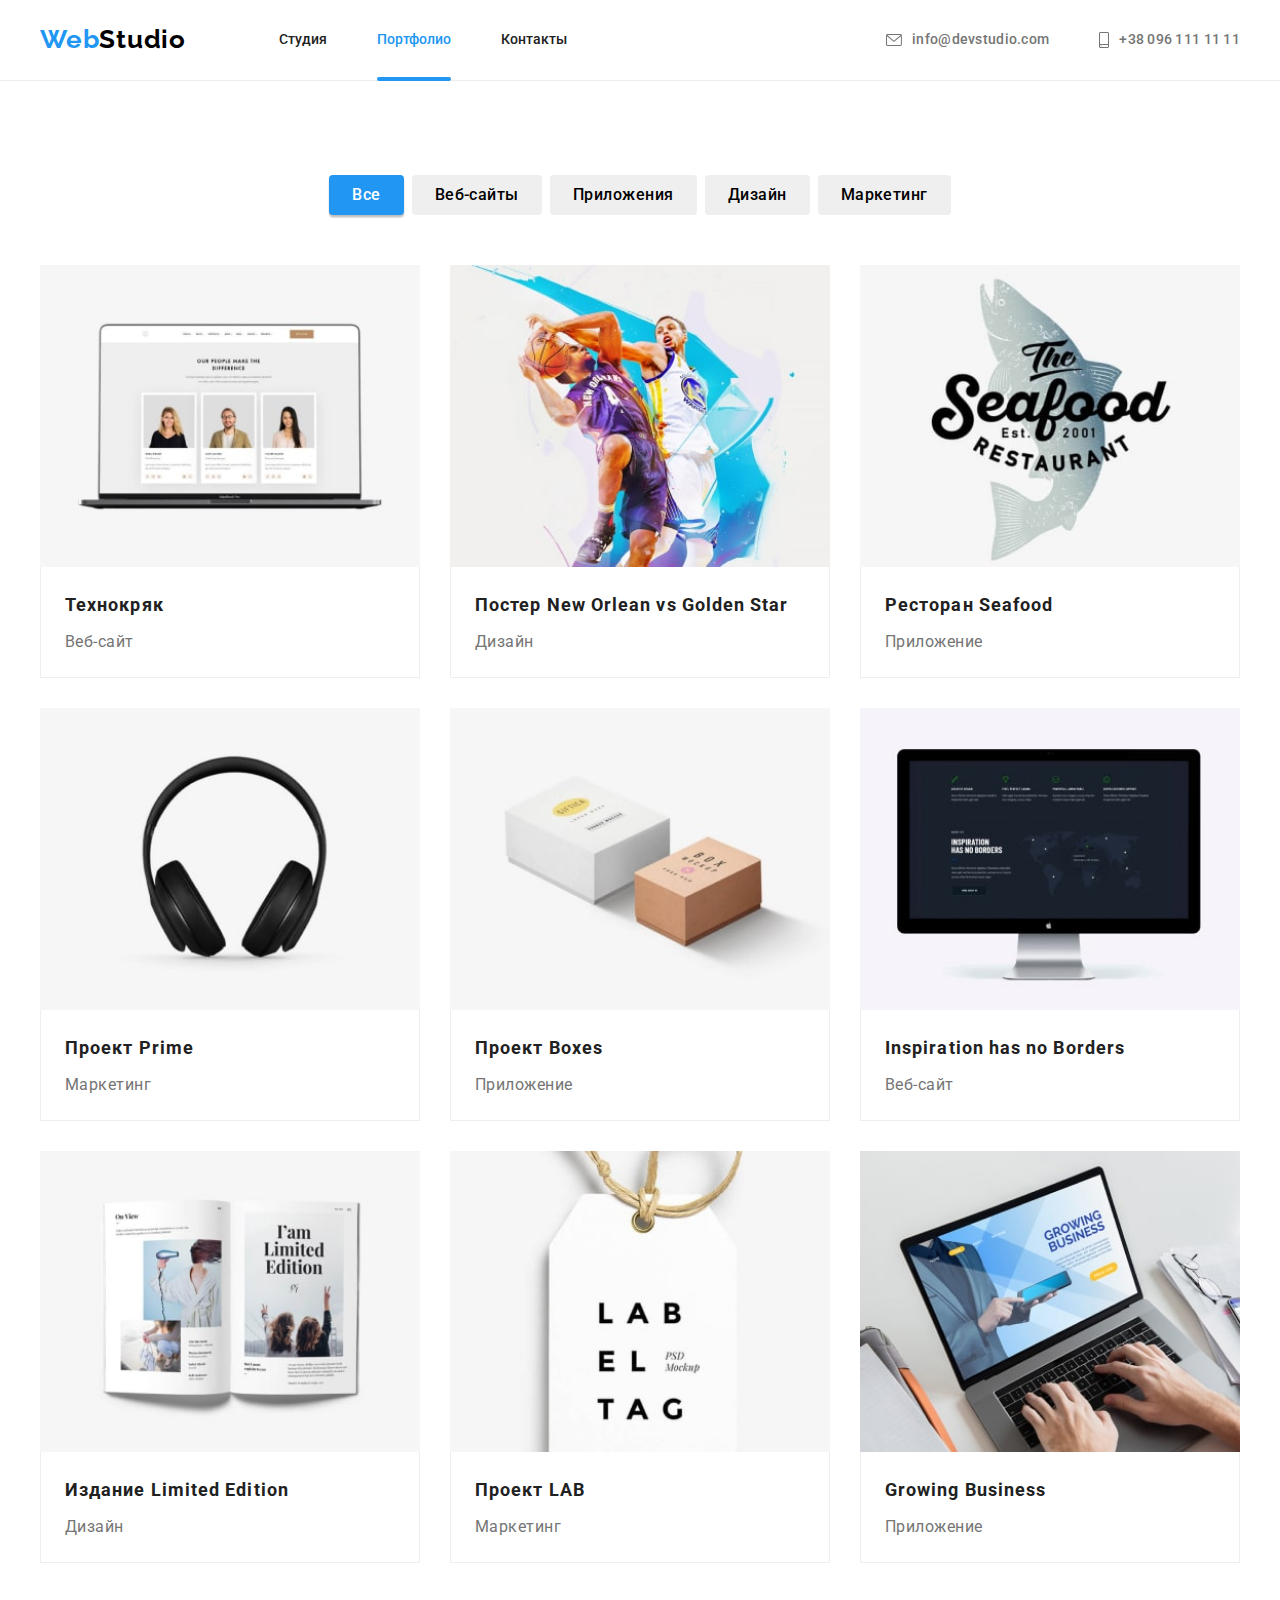
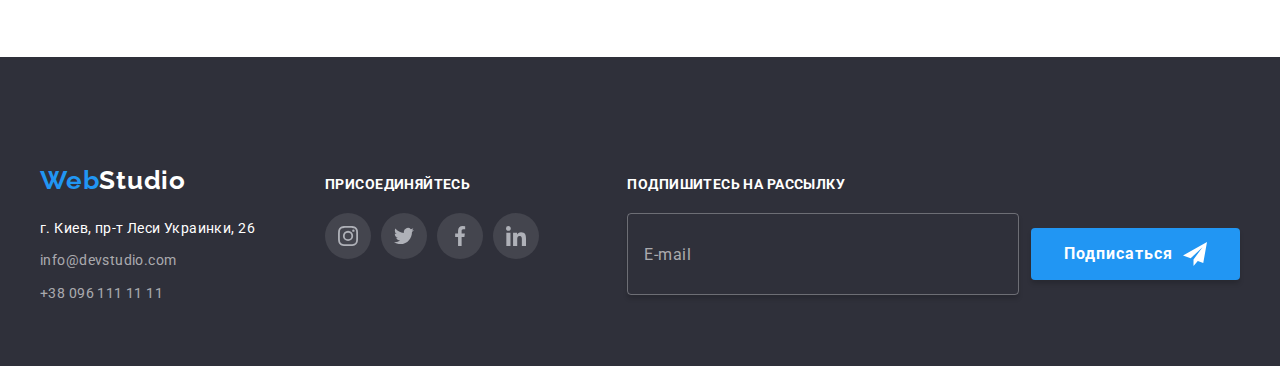
==== commit 97897fcc: "fix HW-08" ====
--- a/portfolio.html
+++ b/portfolio.html
@@ -77,14 +77,14 @@
         </button>
         <ul class="mob-menu__list list">
           <li class="mob-menu__item">
-            <a
-              href="./index.html"
-              class="mob-menu__link link mob-menu__link--current"
-              >Студия</a
-            >
+            <a href="./index.html" class="mob-menu__link link">Студия</a>
           </li>
           <li class="mob-menu__item">
-            <a href="./portfolio.html" class="mob-menu__link link">Портфолио</a>
+            <a
+              href="./portfolio.html"
+              class="mob-menu__link link mob-menu__link--current"
+              >Портфолио</a
+            >
           </li>
           <li class="mob-menu__item">
             <a href="" class="mob-menu__link link">Контакты</a>
--- a/css/main.min.css
+++ b/css/main.min.css
@@ -1,2 +1,2 @@
-:root{--primary-text-color: #212121;--secondary-text-color: #757575;--accent-color: #2196f3;--hover-accent-color: #188ce8;--primary-bg-color: #ffffff;--secondary-bg-color: #f5f4fa;--footer-bg-color: #2f303a;--logo-color: #000000;--primary-icon-color: #afb1b8;--border-nav: #ececec;--border-cards: #eeeeee;--typical-gap: 30px}.visually-hidden{position:absolute;white-space:nowrap;width:1px;height:1px;overflow:hidden;border:0;padding:0;clip:rect(0 0 0 0);clip-path:inset(50%);margin:-1px}.section{padding-top:60px;padding-bottom:60px}p,h1,h2,h3,h4,h5,h6{margin:0}ul,ol{margin:0;padding-left:0}a{text-decoration:none}img{display:block;max-width:100%;height:auto}body{margin:0;background-color:var(--primary-bg-color);color:var(--primary-text-color);font-family:Roboto,sans-serif}.list{list-style:none}.container{width:100%;padding-left:15px;padding-right:15px;margin:0 auto;outline:2px solid tomato}@media screen and (min-width: 480px){.container{width:480px}}@media screen and (min-width: 768px){.container{width:768px}}@media screen and (min-width: 1200px){.container{width:1200px}}@media screen and (min-width: 1200px){.section{padding-top:94px;padding-bottom:94px}}.title{font-size:28px;line-height:1.17;letter-spacing:.03em;text-align:center;margin-bottom:var(--typical-gap)}@media screen and (min-width: 1200px){.title{font-size:36px;line-height:1.17;letter-spacing:.03em;margin-bottom:50px}}.btn{min-width:200px;margin-left:auto;margin-right:auto;border-radius:4px;border:1px solid transparent;padding:10px 32px;display:block;transition:background-color 250ms cubic-bezier(0.4, 0, 0.2, 1);font-family:inherit;background-color:var(--accent-color);color:var(--primary-bg-color);font-weight:700;font-size:16px;line-height:1.87;letter-spacing:0.06em;text-align:center;cursor:pointer}.btn:hover,.btn:focus{transition:background-color 250ms cubic-bezier(0.4, 0, 0.2, 1);background-color:var(--hover-accent-color);color:var(--primary-bg-color)}.logo{color:var(--logo-color);font-family:Raleway,sans-serif;font-weight:700;font-size:24px;line-height:1.17;letter-spacing:.03em}@media screen and (min-width: 1200px){.logo{font-weight:700;font-size:26px;line-height:1.2;letter-spacing:.03em}}@media screen and (min-width: 768px){.header__logo{margin-right:88px}}@media screen and (min-width: 1200px){.header__logo{margin-right:93px}}.logo__accent-part{color:var(--accent-color)}.footer__logo{margin-bottom:20px;display:block;text-align:center;color:var(--primary-bg-color)}@media screen and (min-width: 1200px){.footer__logo{text-align:left}}.backdrop{position:fixed;top:0;left:0;width:100%;height:100%;background-color:rgba(0,0,0,0.2);overflow:scroll;opacity:1;transition:opacity 250ms cubic-bezier(0.4, 0, 0.2, 1),visibility 250ms cubic-bezier(0.4, 0, 0.2, 1)}.backdrop.is-hidden{visibility:hidden;opacity:0;pointer-events:none}.backdrop.is-hidden .modal{transform:translate(-50%, -50%) scale(1.1)}.modal{position:absolute;top:10px;left:50%;transform:translate(-50%) scale(1);transition:transform 250ms cubic-bezier(0.4, 0, 0.2, 1);padding:40px;width:95vw;min-height:581px;border-radius:4px;background-color:var(--primary-bg-color)}@media screen and (min-width: 480px){.modal{width:450px}}@media screen and (min-width: 1200px){.modal{width:528px;top:50%;left:50%;transform:translate(-50%, -50%) scale(1)}}.modal__close{position:absolute;top:8px;right:8px;transition:fill 250ms cubic-bezier(0.4, 0, 0.2, 1);display:flex;justify-content:center;align-items:center;cursor:pointer;width:30px;height:30px;border-radius:50%;border:1px solid rgba(0,0,0,0.1);background-color:var(--primary-bg-color)}.modal__close:hover,.modal__close:focus{transition:fill 250ms cubic-bezier(0.4, 0, 0.2, 1);fill:var(--accent-color)}.modal__title{font-family:Roboto,sans-serif;font-style:normal;font-weight:700;font-size:20px;line-height:1.15;letter-spacing:.03em;text-align:center;color:var(--primary-text-color)}.modal__form{margin-top:12px}.modal__field+.modal__field{margin-top:10px}.modal__label{font-family:Roboto,sans-serif;font-style:normal;font-size:12px;line-height:1.17;letter-spacing:.01em;color:var(--secondary-text-color)}.modal__input{width:100%;height:40px;margin-top:4px;border:1px solid rgba(33,33,33,0.2);border-radius:4px;background-color:transparent;padding-left:42px;transition:border-color 250ms cubic-bezier(0.4, 0, 0.2, 1);font-family:Roboto,sans-serif;font-size:16px;line-height:1.87;letter-spacing:.03em;color:var(--primary-text-color);outline:none}.modal__input:focus{transition:border-color 250ms cubic-bezier(0.4, 0, 0.2, 1);border-color:var(--accent-color)}.modal__wrap{position:relative}.modal__icon{position:absolute;left:0;top:50%;transform:translateY(-50%);margin-left:12px;transition:fill 250ms cubic-bezier(0.4, 0, 0.2, 1)}.modal__input:focus+.modal__icon{transition:fill 250ms cubic-bezier(0.4, 0, 0.2, 1);fill:var(--accent-color)}.modal__comment{width:100%;height:120px;resize:none;margin-top:4px;transition:border-color 250ms cubic-bezier(0.4, 0, 0.2, 1);padding:12px 16px;border:1px solid rgba(33,33,33,0.2);border-radius:4px;background-color:transparent;font-family:Roboto,sans-serif;font-size:16px;line-height:1.87;letter-spacing:.03em;color:var(--primary-text-color);outline:none}.modal__comment:focus{transition:border-color 250ms cubic-bezier(0.4, 0, 0.2, 1);border-color:var(--accent-color)}.modal__comment::placeholder{font-family:Roboto,sans-serif;font-style:normal;font-size:14px;line-height:1.42;letter-spacing:.01em;color:rgba(117,117,117,0.5)}.modal__privacy{margin-top:20px;margin-bottom:var(--typical-gap)}.modal__text{display:flex;align-items:center;font-family:Roboto,sans-serif;font-style:normal;font-size:6.5px;line-height:1;letter-spacing:.03em;color:var(--secondary-text-color)}@media screen and (min-width: 350px){.modal__text{font-size:7.5px;line-height:1.17;letter-spacing:.03em}}@media screen and (min-width: 375px){.modal__text{font-size:8.5px;line-height:1.17;letter-spacing:.03em}}@media screen and (min-width: 400px){.modal__text{font-size:9.5px;line-height:1.17;letter-spacing:.03em}}@media screen and (min-width: 430px){.modal__text{font-size:10.5px;line-height:1.17;letter-spacing:.03em}}@media screen and (min-width: 480px){.modal__text{font-size:12px;line-height:1.17;letter-spacing:.03em}}@media screen and (min-width: 1200px){.modal__text{font-size:14px;line-height:1.71;letter-spacing:.03em}}.modal__span{content:"";width:16px;height:15px;border:2px solid var(--primary-text-color);border-radius:2px;display:block;margin-right:8px;display:flex;justify-content:center;align-items:center;fill:transparent;transition:background-color 250ms cubic-bezier(0.4, 0, 0.2, 1),fill 250ms cubic-bezier(0.4, 0, 0.2, 1)}.modal__check:focus+.modal__text span{box-shadow:0px 4px 4px rgba(0,0,0,0.35)}.modal__check:checked+.modal__text span{transition:background-color 250ms cubic-bezier(0.4, 0, 0.2, 1),fill 250ms cubic-bezier(0.4, 0, 0.2, 1);background-color:var(--accent-color);fill:var(--primary-bg-color);border:none}.modal__file{color:var(--accent-color);text-decoration:underline;margin-left:5px}.modal__file:focus,.modal__file:hover{text-decoration:none}.social{display:flex;justify-content:center;align-items:center}.social__item+.social__item{margin-left:10px}.social__link{display:flex;justify-content:center;align-items:center;width:44px;height:44px;border:1px solid transparent;border-radius:50%;color:var(--primary-icon-color);transition:color 250ms cubic-bezier(0.4, 0, 0.2, 1),background-color 250ms cubic-bezier(0.4, 0, 0.2, 1)}.social__link:hover,.social__link:focus{transition:color 250ms cubic-bezier(0.4, 0, 0.2, 1),background-color 250ms cubic-bezier(0.4, 0, 0.2, 1);background-color:var(--accent-color);color:var(--primary-bg-color)}.social__icon{fill:currentColor}.menu-open-btn,.menu-close-btn{background-color:transparent;border:none;display:block;margin-left:auto;padding:12px 8px;color:var(--primary-text-color)}.menu-open-btn:hover,.menu-open-btn:focus,.menu-close-btn:hover,.menu-close-btn:focus{color:var(--accent-color)}.menu-icon,.close-icon{fill:currentColor}.menu-close-btn{padding:11px 10.33px 10.33px 11px;position:absolute;top:10px;right:15px}.mob-menu{position:fixed;background-color:var(--primary-bg-color);top:0;left:0;width:100vw;height:100vh;z-index:1;padding:48px 40px;overflow:scroll;display:flex;flex-direction:column;justify-content:space-between;opacity:1;transform:translateY(0);transition:transform 250ms cubic-bezier(0.4, 0, 0.2, 1)}.mob-menu.is-hidden{visibility:hidden;opacity:0;pointer-events:none;transform:translateY(-100%);transition:transform 250ms cubic-bezier(0.4, 0, 0.2, 1)}.mob-menu__item+.mob-menu__item{margin-top:32px}.mob-menu__link{font-weight:500;font-size:40px;line-height:1.18;letter-spacing:.02em;color:var(--primary-text-color)}.mob-menu__link:hover,.mob-menu__link:focus{color:var(--accent-color)}.mob-menu__contacts{padding-bottom:64px}.mob-menu__element+.mob-menu__element{margin-top:32px}.mob-menu__tel{font-weight:500;font-size:26px;line-height:1.18;letter-spacing:.02em;color:var(--accent-color)}@media screen and (min-width: 376px){.mob-menu__tel{font-weight:500;font-size:34px;line-height:1.18;letter-spacing:.02em}}.mob-menu__email{font-weight:500;font-size:24px;line-height:1.17;letter-spacing:.02em;color:var(--secondary-text-color)}.mob-menu__socials{display:flex;flex-wrap:wrap}.mob-menu__line+.mob-menu__line{margin-left:10px}.mob-menu__line:not(:last-child){padding-right:10px;border-right:1px solid rgba(33,33,33,0.2)}.mob-menu__social{font-weight:500;font-size:18px;line-height:1.22;letter-spacing:.02em;color:var(--accent-color);padding-right:10px}.header{border-bottom:1px solid;border-color:var(--border-nav)}.header .container{display:flex;justify-content:none;align-items:center}@media screen and (max-width: 768px){.header .container{height:60px;position:relative}}@media screen and (min-width: 768px){.navigation{display:flex;justify-content:none;align-items:center}}.menu__list{display:none}@media screen and (min-width: 768px){.menu__list{display:block;display:flex}}.menu__item:not(:last-child){margin-right:50px}.menu__link{display:block;padding-top:32px;padding-bottom:32px;position:relative;transition:color 250ms cubic-bezier(0.4, 0, 0.2, 1);color:var(--primary-text-color);font-weight:500;font-size:14px;line-height:1.14}.menu__link:hover,.menu__link:focus{transition:color 250ms cubic-bezier(0.4, 0, 0.2, 1);color:var(--accent-color)}.menu__link::after{content:"";display:block;position:absolute;bottom:0;transform:scale(0);transition:transform 250ms cubic-bezier(0.4, 0, 0.2, 1),color 250ms cubic-bezier(0.4, 0, 0.2, 1);width:100%;height:4px;background-color:var(--accent-color);border-radius:2px}.menu__link:hover::after,.menu__link:focus::after{bottom:-1px;transform:scale(1);transition:transform 250ms cubic-bezier(0.4, 0, 0.2, 1),color 250ms cubic-bezier(0.4, 0, 0.2, 1)}.menu__link--current{transition:color 250ms cubic-bezier(0.4, 0, 0.2, 1);color:var(--accent-color)}.menu__link--current::after{content:"";display:block;position:absolute;bottom:-1px;transform:scale(1);width:100%;height:4px;background-color:var(--accent-color);border-radius:2px}.contacts{display:none}@media screen and (min-width: 768px){.contacts{display:block;margin-left:auto}}@media screen and (min-width: 1200px){.contacts{display:flex;align-items:center;margin-left:auto}}.contacts__item:first-child{margin-bottom:10px}@media screen and (min-width: 1200px){.contacts__item{margin-left:50px}.contacts__item:first-child{margin-bottom:0}}.contacts__link{display:flex;justify-content:none;align-items:center;transition:color 250ms cubic-bezier(0.4, 0, 0.2, 1);color:var(--secondary-text-color);font-weight:500;font-size:12px;line-height:1.17;letter-spacing:.02em}.contacts__link:hover,.contacts__link:focus{transition:color 250ms cubic-bezier(0.4, 0, 0.2, 1);color:var(--accent-color)}@media screen and (min-width: 1200px){.contacts__link{font-weight:500;font-size:14px;line-height:1.14;letter-spacing:.02em}}.contacts__icon{margin-right:10px;fill:currentColor}@media screen and (min-width: 768px){.contacts__icon--smartphone{width:10px;height:14px}}@media screen and (min-width: 1200px){.contacts__icon--smartphone{width:10px;height:16px}}@media screen and (min-width: 768px){.contacts__icon--envelope{width:14px;height:10px}}@media screen and (min-width: 1200px){.contacts__icon--envelope{width:16px;height:12px}}.hero{background-color:var(--footer-bg-color);padding-top:118px;padding-bottom:118px;text-align:center;text-transform:uppercase}@media screen and (min-width: 1200px){.hero{padding-top:200px;padding-bottom:200px}}.overlay{margin-left:auto;margin-right:auto;width:100%;max-height:400px;background-image:linear-gradient(rgba(47,48,58,0.4), rgba(47,48,58,0.4)),url(../images/mobile-min/mob-hero-img-min.jpg);background-repeat:no-repeat;background-size:cover;background-position:center}@media (min-device-pixel-ratio: 2), (min-resolution: 192dpi), (min-resolution: 2dppx){.overlay{background-image:linear-gradient(rgba(47,48,58,0.4), rgba(47,48,58,0.4)),url(../images/mobile-min/mob-hero-img@2x-min.jpg)}}@media screen and (min-width: 768px){.overlay{max-height:400px;background-image:linear-gradient(rgba(47,48,58,0.4), rgba(47,48,58,0.4)),url(../images/tablet-min/tab-hero-img-min.jpg)}}@media screen and (min-width: 768px) and (min-device-pixel-ratio: 2), screen and (min-width: 768px) and (min-resolution: 192dpi), screen and (min-width: 768px) and (min-resolution: 2dppx){.overlay{background-image:linear-gradient(rgba(47,48,58,0.4), rgba(47,48,58,0.4)),url(../images/tablet-min/tab-hero-img@2x-min.jpg)}}@media screen and (min-width: 1200px){.overlay{max-width:1600px;min-height:600px;background-image:linear-gradient(rgba(47,48,58,0.4), rgba(47,48,58,0.4)),url(../images/desktop-min/desk-hero-img-min.jpg)}}@media screen and (min-width: 1200px) and (min-device-pixel-ratio: 2), screen and (min-width: 1200px) and (min-resolution: 192dpi), screen and (min-width: 1200px) and (min-resolution: 2dppx){.overlay{background-image:linear-gradient(rgba(47,48,58,0.4), rgba(47,48,58,0.4)),url(../images/desktop-min/desk-hero-img-min.jpg)}}.hero__title{max-width:640px;margin-bottom:var(--typical-gap);margin-left:auto;margin-right:auto;color:var(--primary-bg-color);font-weight:900;font-size:26px;line-height:1.62;letter-spacing:.06em;text-align:center}@media screen and (min-width: 1200px){.hero__title{font-weight:900;font-size:44px;line-height:1.36;letter-spacing:.06em}}.features.section{padding-bottom:0}@media screen and (min-width: 768px){.features__list{display:flex;flex-wrap:wrap;margin-left:-30px}}.features__item{width:100%;margin-bottom:var(--typical-gap)}@media screen and (min-width: 768px){.features__item{width:calc(100%/2 - 30px);margin-left:30px}.features__item:nth-last-child(-n+2){margin-bottom:0}}@media screen and (min-width: 1200px){.features__item{width:calc(100%/4 - 30px);margin-bottom:0}}.features__thumb{display:flex;justify-content:center;align-items:center;height:120px;background-color:var(--secondary-bg-color);margin-bottom:var(--typical-gap)}.features__title{margin-bottom:10px;font-size:14px;line-height:1.14;letter-spacing:.03em;text-transform:uppercase}.features__text{color:var(--secondary-text-color);font-size:14px;line-height:1.71;letter-spacing:.03em}.about{display:none}@media screen and (min-width: 1200px){.about{display:block}}.about__list{display:flex}.about__item{position:relative}.about__item+.about__item{margin-left:var(--typical-gap)}.about__title{position:absolute;width:100%;bottom:0;padding-top:27px;padding-bottom:27px;background-color:rgba(47,48,58,0.8);font-weight:700;font-size:14px;line-height:1.14;letter-spacing:.03em;text-align:center;text-transform:uppercase;color:var(--primary-bg-color)}.team{background-color:var(--secondary-bg-color)}@media screen and (min-width: 768px){.team__list{display:flex;flex-wrap:wrap;margin-left:-30px}}.team__item{max-width:450px;margin-bottom:var(--typical-gap);background-color:var(--primary-bg-color);border-radius:0px 0px 4px 4px;box-shadow:0px 1px 3px rgba(0,0,0,0.12),0px 1px 1px rgba(0,0,0,0.14),0px 2px 1px rgba(0,0,0,0.2)}@media screen and (min-width: 768px){.team__item{width:calc(100%/2 - 30px);margin-left:var(--typical-gap)}.team__item:nth-last-child(-n+2){margin-bottom:0}}@media screen and (min-width: 1200px){.team__item{width:calc(100%/4 - 30px);margin-bottom:0}}.team__text-part{padding-bottom:var(--typical-gap);padding-top:var(--typical-gap)}.team__title{margin-bottom:10px;font-weight:500;font-size:16px;line-height:1.19;letter-spacing:.03em;text-align:center}.team__text{color:var(--secondary-text-color);font-size:16px;line-height:1.19;letter-spacing:.03em;text-align:center;margin-bottom:16px}.clients__list{display:flex;flex-wrap:wrap;margin-left:-30px}@media screen and (min-width: 1200px){.clients__list{display:flex;justify-content:center;align-items:center}}.clients__item{width:calc(100%/2 - 30px);margin-left:var(--typical-gap);margin-bottom:var(--typical-gap)}.clients__item:nth-last-child(-n+2){margin-bottom:0}@media screen and (min-width: 768px){.clients__item{width:calc(100%/3 - 30px)}.clients__item:nth-last-child(-n+3){margin-bottom:0}}@media screen and (min-width: 1200px){.clients__item{width:calc(100%/6 - 30px);margin-bottom:0}}.clients__link{display:flex;justify-content:center;align-items:center;width:100%;height:100%;color:var(--primary-icon-color);border:1px solid var(--primary-icon-color);border-radius:4px;transition:color 250ms cubic-bezier(0.4, 0, 0.2, 1),border-color 250ms cubic-bezier(0.4, 0, 0.2, 1)}.clients__link:hover,.clients__link:focus{transition:color 250ms cubic-bezier(0.4, 0, 0.2, 1),border-color 250ms cubic-bezier(0.4, 0, 0.2, 1);border-color:var(--accent-color);color:var(--accent-color)}.clients__icon{fill:currentColor}.footer{background-color:var(--footer-bg-color);padding-top:60px;padding-bottom:60px}@media screen and (min-width: 1200px){.footer .container{display:flex;align-items:baseline}}.address__item{text-align:center;margin-bottom:8px}.address__item:last-child{margin-bottom:0}@media screen and (min-width: 1200px){.address__item{margin-bottom:9px;text-align:left}}.address__address{color:var(--primary-bg-color);font-style:normal;font-size:14px;line-height:1.71;letter-spacing:.03em;transition:color 250ms cubic-bezier(0.4, 0, 0.2, 1)}.address__address:hover,.address__address:focus{color:var(--accent-color);transition:color 250ms cubic-bezier(0.4, 0, 0.2, 1)}.address__contacts{color:rgba(255,255,255,0.6);font-style:normal;font-size:14px;line-height:1.71;letter-spacing:.03em;transition:color 250ms cubic-bezier(0.4, 0, 0.2, 1)}.address__contacts:hover,.address__contacts:focus{color:var(--accent-color);transition:color 250ms cubic-bezier(0.4, 0, 0.2, 1)}@media screen and (min-width: 768px){.footer__tablet{display:flex;justify-content:space-around;align-items:baseline}}.footer__second{margin-top:60px}@media screen and (min-width: 1200px){.footer__second{margin-left:70px}}.footer__title{margin-bottom:20px;font-size:14px;line-height:1.14;letter-spacing:.03em;text-transform:uppercase;text-align:center;color:var(--primary-bg-color)}@media screen and (min-width: 1200px){.footer__title{text-align:left}}.social__item--color{border-radius:50%;background-color:rgba(255,255,255,0.1);color:var(--primary-bg-color)}.footer__third{margin-top:60px}@media screen and (min-width: 1200px){.footer__third{margin-left:auto}}@media screen and (min-width: 768px){.footer__form{display:flex;flex-direction:column;align-items:center}}@media screen and (min-width: 1200px){.footer__form{flex-direction:row;align-items:center}}.footer__input{width:100%;height:50px;background-color:transparent;border:1px solid rgba(255,255,255,0.3);border-radius:4px;box-shadow:0px 4px 4px rgba(0,0,0,0.15);padding:15px 16px;font-family:Roboto,sans-serif;font-size:16px;line-height:1.25;letter-spacing:.03em;color:var(--primary-bg-color)}.footer__input::placeholder{font-family:Roboto,sans-serif;font-size:16px;line-height:1.25;letter-spacing:.03em;color:rgba(255,255,255,0.6)}@media screen and (min-width: 768px){.footer__input{width:450px}}@media screen and (min-width: 1200px){.footer__input{width:358px;margin-right:12px}}.footer__btn{margin-top:20px;padding-top:10px;padding-bottom:10px;display:flex;justify-content:center;align-items:center;box-shadow:0px 4px 4px rgba(0,0,0,0.15)}.footer__btn::after{content:"";display:block;width:24px;height:24px;margin-left:10px;background-image:url(../images/icon-send.svg)}@media screen and (min-width: 1200px){.footer__btn{margin-top:0}}.portfolio__catalogue{display:flex;flex-wrap:wrap;margin-bottom:40px}@media screen and (min-width: 768px){.portfolio__catalogue{display:flex;justify-content:center;align-items:center;margin-bottom:30px}}@media screen and (min-width: 1200px){.portfolio__catalogue{margin-bottom:50px}}.portfolio__btn{border-radius:4px;padding:6px 22px;border:1px solid transparent;font-family:inherit;font-weight:500;font-size:16px;line-height:1.62;letter-spacing:.03em;text-align:center;cursor:pointer;transition:color 250ms cubic-bezier(0.4, 0, 0.2, 1),background-color 250ms cubic-bezier(0.4, 0, 0.2, 1),box-shadow 250ms cubic-bezier(0.4, 0, 0.2, 1)}.portfolio__btn:hover,.portfolio__btn:focus{background-color:var(--accent-color);color:var(--primary-bg-color);box-shadow:0px 3px 1px rgba(0,0,0,0.1),0px 1px 2px rgba(0,0,0,0.08),0px 2px 2px rgba(0,0,0,0.12);transition:color 250ms cubic-bezier(0.4, 0, 0.2, 1),background-color 250ms cubic-bezier(0.4, 0, 0.2, 1),box-shadow 250ms cubic-bezier(0.4, 0, 0.2, 1)}.portfolio__element{margin-bottom:15px}.portfolio__element+.portfolio__element{margin-left:8px}.portfolio__element:last-child{margin-bottom:0}@media screen and (min-width: 398px){.portfolio__element:nth-last-child(-n+2){margin-bottom:0}}@media screen and (min-width: 768px){.portfolio__element{margin-bottom:0}}.portfolio__btn--current{background-color:var(--accent-color);color:var(--primary-bg-color);box-shadow:0px 3px 1px rgba(0,0,0,0.1),0px 1px 2px rgba(0,0,0,0.08),0px 2px 2px rgba(0,0,0,0.12);transition:color 250ms cubic-bezier(0.4, 0, 0.2, 1),background-color 250ms cubic-bezier(0.4, 0, 0.2, 1),box-shadow 250ms cubic-bezier(0.4, 0, 0.2, 1)}.portfolio__list{display:flex;flex-wrap:wrap}@media screen and (min-width: 768px){.portfolio__list{margin-right:-30px}}.portfolio__items{width:450px;margin-bottom:var(--typical-gap)}.portfolio__items:last-child{margin-bottom:0}@media screen and (min-width: 768px){.portfolio__items{display:flex;width:calc(100%/2 - 30px);margin-right:var(--typical-gap);margin-bottom:var(--typical-gap)}.portfolio__items:last-child{margin-bottom:0}}@media screen and (min-width: 1200px){.portfolio__items{width:calc(100%/3 - 30px);margin-right:var(--typical-gap)}.portfolio__items:nth-last-child(-n+3){margin-bottom:0}}.portfolio__box{padding-top:20px;padding-bottom:20px;padding-left:24px;padding-right:24px;border-left:1px solid;border-right:1px solid;border-bottom:1px solid;border-color:var(--border-cards)}@media screen and (min-width: 768px){.portfolio__box{display:flex;flex-direction:column;flex-grow:1}}.portfolio__subtitle{margin-bottom:4px;color:var(--primary-text-color);font-size:18px;line-height:2;letter-spacing:.06em}.portfolio__text{color:var(--secondary-text-color);font-size:16px;line-height:1.87;letter-spacing:.03em}.portfolio__cards{transition:box-shadow 250ms cubic-bezier(0.4, 0, 0.2, 1)}.portfolio__cards:hover,.portfolio__cards:focus{box-shadow:0px 4px 4px rgba(0,0,0,0.25);transition:box-shadow 250ms cubic-bezier(0.4, 0, 0.2, 1)}@media screen and (min-width: 768px){.portfolio__cards{display:flex;flex-direction:column}}.portfolio__thumb{position:relative;overflow:hidden}.portfolio__description{position:absolute;top:0%;left:0%;opacity:0;transform:translateY(100%);transition:transform 250ms cubic-bezier(0.4, 0, 0.2, 1);padding:63px 24px;font-size:18px;line-height:1.56;letter-spacing:.03em;color:var(--primary-bg-color);background-color:rgba(33,150,243,0.9)}.portfolio__cards:hover .portfolio__description,.portfolio__cards:focus .portfolio__description{opacity:1;transform:translateY(0%);transition:transform 250ms cubic-bezier(0.4, 0, 0.2, 1)}
+:root{--primary-text-color: #212121;--secondary-text-color: #757575;--accent-color: #2196f3;--hover-accent-color: #188ce8;--primary-bg-color: #ffffff;--secondary-bg-color: #f5f4fa;--footer-bg-color: #2f303a;--logo-color: #000000;--primary-icon-color: #afb1b8;--border-nav: #ececec;--border-cards: #eeeeee;--typical-gap: 30px}.visually-hidden{position:absolute;white-space:nowrap;width:1px;height:1px;overflow:hidden;border:0;padding:0;clip:rect(0 0 0 0);clip-path:inset(50%);margin:-1px}.section{padding-top:60px;padding-bottom:60px}p,h1,h2,h3,h4,h5,h6{margin:0}ul,ol{margin:0;padding-left:0}a{text-decoration:none}img{display:block;max-width:100%;height:auto}body{margin:0;background-color:var(--primary-bg-color);color:var(--primary-text-color);font-family:Roboto,sans-serif}.list{list-style:none}.container{width:100%;padding-left:15px;padding-right:15px;margin:0 auto}@media screen and (min-width: 480px){.container{width:480px}}@media screen and (min-width: 768px){.container{width:768px}}@media screen and (min-width: 1200px){.container{width:1200px}}@media screen and (min-width: 1200px){.section{padding-top:94px;padding-bottom:94px}}.title{font-size:28px;line-height:1.17;letter-spacing:.03em;text-align:center;margin-bottom:var(--typical-gap)}@media screen and (min-width: 1200px){.title{font-size:36px;line-height:1.17;letter-spacing:.03em;margin-bottom:50px}}.btn{min-width:200px;margin-left:auto;margin-right:auto;border-radius:4px;border:1px solid transparent;padding:10px 32px;display:block;transition:background-color 250ms cubic-bezier(0.4, 0, 0.2, 1);font-family:inherit;background-color:var(--accent-color);color:var(--primary-bg-color);font-weight:700;font-size:16px;line-height:1.87;letter-spacing:0.06em;text-align:center;cursor:pointer}.btn:hover,.btn:focus{transition:background-color 250ms cubic-bezier(0.4, 0, 0.2, 1);background-color:var(--hover-accent-color);color:var(--primary-bg-color)}.logo{color:var(--logo-color);font-family:Raleway,sans-serif;font-weight:700;font-size:24px;line-height:1.17;letter-spacing:.03em}@media screen and (min-width: 1200px){.logo{font-weight:700;font-size:26px;line-height:1.2;letter-spacing:.03em}}@media screen and (min-width: 768px){.header__logo{margin-right:88px}}@media screen and (min-width: 1200px){.header__logo{margin-right:93px}}.logo__accent-part{color:var(--accent-color)}.footer__logo{margin-bottom:20px;display:block;text-align:center;color:var(--primary-bg-color)}@media screen and (min-width: 1200px){.footer__logo{text-align:left}}.backdrop{position:fixed;top:0;left:0;width:100%;height:100%;background-color:rgba(0,0,0,0.2);overflow:scroll;opacity:1;transition:opacity 250ms cubic-bezier(0.4, 0, 0.2, 1),visibility 250ms cubic-bezier(0.4, 0, 0.2, 1)}.backdrop.is-hidden{visibility:hidden;opacity:0;pointer-events:none}.backdrop.is-hidden .modal{transform:translate(-50%, -50%) scale(1.1)}.modal{position:absolute;top:10px;left:50%;transform:translate(-50%) scale(1);transition:transform 250ms cubic-bezier(0.4, 0, 0.2, 1);padding:40px;width:95vw;min-height:581px;border-radius:4px;background-color:var(--primary-bg-color)}@media screen and (min-width: 480px){.modal{width:450px}}@media screen and (min-width: 1200px){.modal{width:528px;top:50%;left:50%;transform:translate(-50%, -50%) scale(1)}}.modal__close{position:absolute;top:8px;right:8px;transition:fill 250ms cubic-bezier(0.4, 0, 0.2, 1);display:flex;justify-content:center;align-items:center;cursor:pointer;width:30px;height:30px;border-radius:50%;border:1px solid rgba(0,0,0,0.1);background-color:var(--primary-bg-color)}.modal__close:hover,.modal__close:focus{transition:fill 250ms cubic-bezier(0.4, 0, 0.2, 1);fill:var(--accent-color)}.modal__title{font-family:Roboto,sans-serif;font-style:normal;font-weight:700;font-size:20px;line-height:1.15;letter-spacing:.03em;text-align:center;color:var(--primary-text-color)}.modal__form{margin-top:12px}.modal__field+.modal__field{margin-top:10px}.modal__label{font-family:Roboto,sans-serif;font-style:normal;font-size:12px;line-height:1.17;letter-spacing:.01em;color:var(--secondary-text-color)}.modal__input{width:100%;height:40px;margin-top:4px;border:1px solid rgba(33,33,33,0.2);border-radius:4px;background-color:transparent;padding-left:42px;transition:border-color 250ms cubic-bezier(0.4, 0, 0.2, 1);font-family:Roboto,sans-serif;font-size:16px;line-height:1.87;letter-spacing:.03em;color:var(--primary-text-color);outline:none}.modal__input:focus{transition:border-color 250ms cubic-bezier(0.4, 0, 0.2, 1);border-color:var(--accent-color)}.modal__wrap{position:relative}.modal__icon{position:absolute;left:0;top:50%;transform:translateY(-50%);margin-left:12px;transition:fill 250ms cubic-bezier(0.4, 0, 0.2, 1)}.modal__input:focus+.modal__icon{transition:fill 250ms cubic-bezier(0.4, 0, 0.2, 1);fill:var(--accent-color)}.modal__comment{width:100%;height:120px;resize:none;margin-top:4px;transition:border-color 250ms cubic-bezier(0.4, 0, 0.2, 1);padding:12px 16px;border:1px solid rgba(33,33,33,0.2);border-radius:4px;background-color:transparent;font-family:Roboto,sans-serif;font-size:16px;line-height:1.87;letter-spacing:.03em;color:var(--primary-text-color);outline:none}.modal__comment:focus{transition:border-color 250ms cubic-bezier(0.4, 0, 0.2, 1);border-color:var(--accent-color)}.modal__comment::placeholder{font-family:Roboto,sans-serif;font-style:normal;font-size:14px;line-height:1.42;letter-spacing:.01em;color:rgba(117,117,117,0.5)}.modal__privacy{margin-top:20px;margin-bottom:var(--typical-gap)}.modal__text{display:flex;align-items:center;font-family:Roboto,sans-serif;font-style:normal;font-size:12px;line-height:1.17;letter-spacing:.03em}@media screen and (min-width: 1200px){.modal__text{font-size:14px;line-height:1.71;letter-spacing:.03em}}.modal__span{content:"";width:16px;height:15px;border:2px solid var(--primary-text-color);border-radius:2px;display:block;margin-right:8px;display:flex;justify-content:center;align-items:center;fill:transparent;transition:background-color 250ms cubic-bezier(0.4, 0, 0.2, 1),fill 250ms cubic-bezier(0.4, 0, 0.2, 1)}.modal__check:focus+.modal__text span{box-shadow:0px 4px 4px rgba(0,0,0,0.35)}.modal__check:checked+.modal__text span{transition:background-color 250ms cubic-bezier(0.4, 0, 0.2, 1),fill 250ms cubic-bezier(0.4, 0, 0.2, 1);background-color:var(--accent-color);fill:var(--primary-bg-color);border:none}.modal__file{color:var(--accent-color);text-decoration:underline;margin-left:3px}.modal__file:focus,.modal__file:hover{text-decoration:none}.social{display:flex;justify-content:center;align-items:center}.social__item+.social__item{margin-left:10px}.social__link{display:flex;justify-content:center;align-items:center;width:44px;height:44px;border:1px solid transparent;border-radius:50%;color:var(--primary-icon-color);transition:color 250ms cubic-bezier(0.4, 0, 0.2, 1),background-color 250ms cubic-bezier(0.4, 0, 0.2, 1)}.social__link:hover,.social__link:focus{transition:color 250ms cubic-bezier(0.4, 0, 0.2, 1),background-color 250ms cubic-bezier(0.4, 0, 0.2, 1);background-color:var(--accent-color);color:var(--primary-bg-color)}.social__icon{fill:currentColor}.menu-open-btn,.menu-close-btn{background-color:transparent;border:none;display:block;margin-left:auto;padding:12px 8px;color:var(--primary-text-color)}.menu-open-btn:hover,.menu-open-btn:focus,.menu-close-btn:hover,.menu-close-btn:focus{color:var(--accent-color)}@media screen and (min-width: 768px){.menu-open-btn,.menu-close-btn{display:none}}.menu-icon,.close-icon{fill:currentColor}.menu-close-btn{padding:11px 10.33px 10.33px 11px;position:absolute;top:10px;right:15px}.mob-menu{position:fixed;background-color:var(--primary-bg-color);top:0;left:0;width:100vw;height:100vh;z-index:1;padding:48px 40px;overflow:scroll;display:flex;flex-direction:column;justify-content:space-between;transform:translateY(0);transition:transform 250ms cubic-bezier(0.4, 0, 0.2, 1)}.mob-menu.open{opacity:1}.mob-menu.is-hidden{visibility:hidden;opacity:0;pointer-events:none;transform:translateY(-100%);transition:transform 250ms cubic-bezier(0.4, 0, 0.2, 1)}@media screen and (min-width: 768px){.mob-menu{display:none}}.mob-menu__item+.mob-menu__item{margin-top:32px}.mob-menu__link{font-weight:500;font-size:40px;line-height:1.18;letter-spacing:.02em;color:var(--primary-text-color)}.mob-menu__link:hover,.mob-menu__link:focus{color:var(--accent-color)}.mob-menu__link--current{color:var(--accent-color)}.mob-menu__contacts{padding-bottom:64px}.mob-menu__element+.mob-menu__element{margin-top:32px}.mob-menu__tel{font-weight:500;font-size:26px;line-height:1.18;letter-spacing:.02em;color:var(--accent-color)}@media screen and (min-width: 376px){.mob-menu__tel{font-weight:500;font-size:34px;line-height:1.18;letter-spacing:.02em}}.mob-menu__email{font-weight:500;font-size:24px;line-height:1.17;letter-spacing:.02em;color:var(--secondary-text-color)}.mob-menu__socials{display:flex;flex-wrap:wrap}.mob-menu__line+.mob-menu__line{margin-left:10px}.mob-menu__line:not(:last-child){padding-right:10px;border-right:1px solid rgba(33,33,33,0.2)}.mob-menu__social{font-weight:500;font-size:18px;line-height:1.22;letter-spacing:.02em;color:var(--accent-color);padding-right:10px}.header{border-bottom:1px solid;border-color:var(--border-nav)}.header .container{display:flex;justify-content:none;align-items:center}@media screen and (max-width: 768px){.header .container{height:60px;position:relative}}@media screen and (min-width: 768px){.navigation{display:flex;justify-content:none;align-items:center}}.menu__list{display:none}@media screen and (min-width: 768px){.menu__list{display:block;display:flex}}.menu__item:not(:last-child){margin-right:50px}.menu__link{display:block;padding-top:32px;padding-bottom:32px;position:relative;transition:color 250ms cubic-bezier(0.4, 0, 0.2, 1);color:var(--primary-text-color);font-weight:500;font-size:14px;line-height:1.14}.menu__link:hover,.menu__link:focus{transition:color 250ms cubic-bezier(0.4, 0, 0.2, 1);color:var(--accent-color)}.menu__link::after{content:"";display:block;position:absolute;bottom:0;transform:scale(0);transition:transform 250ms cubic-bezier(0.4, 0, 0.2, 1),color 250ms cubic-bezier(0.4, 0, 0.2, 1);width:100%;height:4px;background-color:var(--accent-color);border-radius:2px}.menu__link:hover::after,.menu__link:focus::after{bottom:-1px;transform:scale(1);transition:transform 250ms cubic-bezier(0.4, 0, 0.2, 1),color 250ms cubic-bezier(0.4, 0, 0.2, 1)}.menu__link--current{transition:color 250ms cubic-bezier(0.4, 0, 0.2, 1);color:var(--accent-color)}.menu__link--current::after{content:"";display:block;position:absolute;bottom:-1px;transform:scale(1);width:100%;height:4px;background-color:var(--accent-color);border-radius:2px}.contacts{display:none}@media screen and (min-width: 768px){.contacts{display:block;margin-left:auto}}@media screen and (min-width: 1200px){.contacts{display:flex;align-items:center;margin-left:auto}}.contacts__item:first-child{margin-bottom:10px}@media screen and (min-width: 1200px){.contacts__item{margin-left:50px}.contacts__item:first-child{margin-bottom:0}}.contacts__link{display:flex;justify-content:none;align-items:center;transition:color 250ms cubic-bezier(0.4, 0, 0.2, 1);color:var(--secondary-text-color);font-weight:500;font-size:12px;line-height:1.17;letter-spacing:.02em}.contacts__link:hover,.contacts__link:focus{transition:color 250ms cubic-bezier(0.4, 0, 0.2, 1);color:var(--accent-color)}@media screen and (min-width: 1200px){.contacts__link{font-weight:500;font-size:14px;line-height:1.14;letter-spacing:.02em}}.contacts__icon{margin-right:10px;fill:currentColor}@media screen and (min-width: 768px){.contacts__icon--smartphone{width:10px;height:14px}}@media screen and (min-width: 1200px){.contacts__icon--smartphone{width:10px;height:16px}}@media screen and (min-width: 768px){.contacts__icon--envelope{width:14px;height:10px}}@media screen and (min-width: 1200px){.contacts__icon--envelope{width:16px;height:12px}}.no-scroll{overflow:hidden}.hero{background-color:var(--footer-bg-color);padding-top:118px;padding-bottom:118px;text-align:center;text-transform:uppercase}@media screen and (min-width: 1200px){.hero{padding-top:200px;padding-bottom:200px}}.overlay{margin-left:auto;margin-right:auto;width:100%;max-height:400px;background-image:linear-gradient(rgba(47,48,58,0.4), rgba(47,48,58,0.4)),url(../images/mobile-min/mob-hero-img-min.jpg);background-repeat:no-repeat;background-size:cover;background-position:center}@media (min-device-pixel-ratio: 2), (min-resolution: 192dpi), (min-resolution: 2dppx){.overlay{background-image:linear-gradient(rgba(47,48,58,0.4), rgba(47,48,58,0.4)),url(../images/mobile-min/mob-hero-img@2x-min.jpg)}}@media screen and (min-width: 768px){.overlay{max-height:400px;background-image:linear-gradient(rgba(47,48,58,0.4), rgba(47,48,58,0.4)),url(../images/tablet-min/tab-hero-img-min.jpg)}}@media screen and (min-width: 768px) and (min-device-pixel-ratio: 2), screen and (min-width: 768px) and (min-resolution: 192dpi), screen and (min-width: 768px) and (min-resolution: 2dppx){.overlay{background-image:linear-gradient(rgba(47,48,58,0.4), rgba(47,48,58,0.4)),url(../images/tablet-min/tab-hero-img@2x-min.jpg)}}@media screen and (min-width: 1200px){.overlay{max-width:1600px;min-height:600px;background-image:linear-gradient(rgba(47,48,58,0.4), rgba(47,48,58,0.4)),url(../images/desktop-min/desk-hero-img-min.jpg)}}@media screen and (min-width: 1200px) and (min-device-pixel-ratio: 2), screen and (min-width: 1200px) and (min-resolution: 192dpi), screen and (min-width: 1200px) and (min-resolution: 2dppx){.overlay{background-image:linear-gradient(rgba(47,48,58,0.4), rgba(47,48,58,0.4)),url(../images/desktop-min/desk-hero-img-min.jpg)}}.hero__title{max-width:640px;margin-bottom:var(--typical-gap);margin-left:auto;margin-right:auto;color:var(--primary-bg-color);font-weight:900;font-size:26px;line-height:1.62;letter-spacing:.06em;text-align:center}@media screen and (min-width: 1200px){.hero__title{font-weight:900;font-size:44px;line-height:1.36;letter-spacing:.06em}}.features.section{padding-bottom:0}@media screen and (max-width: 1199px){.features.section{padding-bottom:60px}}@media screen and (min-width: 768px){.features__list{display:flex;flex-wrap:wrap;margin-left:-30px}}.features__item{width:100%;margin-bottom:var(--typical-gap)}.features__item:last-child{margin-bottom:0}@media screen and (min-width: 768px){.features__item{width:calc(100%/2 - 30px);margin-left:30px}.features__item:nth-last-child(-n+2){margin-bottom:0}}@media screen and (min-width: 1200px){.features__item{width:calc(100%/4 - 30px);margin-bottom:0}}.features__thumb{display:flex;justify-content:center;align-items:center;height:120px;background-color:var(--secondary-bg-color);margin-bottom:var(--typical-gap)}.features__title{margin-bottom:10px;font-size:14px;line-height:1.14;letter-spacing:.03em;text-transform:uppercase}@media screen and (max-width: 767px){.features__title{text-align:center}}.features__text{color:var(--secondary-text-color);font-size:14px;line-height:1.71;letter-spacing:.03em}.about{display:none}@media screen and (min-width: 1200px){.about{display:block}}.about__list{display:flex}.about__item{position:relative}.about__item+.about__item{margin-left:var(--typical-gap)}.about__title{position:absolute;width:100%;bottom:0;padding-top:27px;padding-bottom:27px;background-color:rgba(47,48,58,0.8);font-weight:700;font-size:14px;line-height:1.14;letter-spacing:.03em;text-align:center;text-transform:uppercase;color:var(--primary-bg-color)}.team{background-color:var(--secondary-bg-color)}@media screen and (min-width: 768px){.team__list{display:flex;flex-wrap:wrap;margin-left:-30px}}.team__item{max-width:450px;margin-bottom:var(--typical-gap);background-color:var(--primary-bg-color);border-radius:0px 0px 4px 4px;box-shadow:0px 1px 3px rgba(0,0,0,0.12),0px 1px 1px rgba(0,0,0,0.14),0px 2px 1px rgba(0,0,0,0.2)}.team__item:last-child{margin-bottom:0}@media screen and (min-width: 768px){.team__item{width:calc(100%/2 - 30px);margin-left:var(--typical-gap)}.team__item:nth-last-child(-n+2){margin-bottom:0}}@media screen and (min-width: 1200px){.team__item{width:calc(100%/4 - 30px);margin-bottom:0}}.team__text-part{padding-bottom:var(--typical-gap);padding-top:var(--typical-gap)}.team__title{margin-bottom:10px;font-weight:500;font-size:16px;line-height:1.19;letter-spacing:.03em;text-align:center}.team__text{color:var(--secondary-text-color);font-size:16px;line-height:1.19;letter-spacing:.03em;text-align:center;margin-bottom:16px}.clients__list{display:flex;flex-wrap:wrap;margin-left:-30px}@media screen and (min-width: 1200px){.clients__list{display:flex;justify-content:center;align-items:center}}.clients__item{width:calc(100%/2 - 30px);height:92px;margin-left:var(--typical-gap);margin-bottom:var(--typical-gap)}.clients__item:nth-last-child(-n+2){margin-bottom:0}@media screen and (min-width: 768px){.clients__item{width:calc(100%/3 - 30px)}.clients__item:nth-last-child(-n+3){margin-bottom:0}}@media screen and (min-width: 1200px){.clients__item{width:calc(100%/6 - 30px);margin-bottom:0}}.clients__link{display:flex;justify-content:center;align-items:center;width:100%;height:100%;color:var(--primary-icon-color);border:1px solid var(--primary-icon-color);border-radius:4px;transition:color 250ms cubic-bezier(0.4, 0, 0.2, 1),border-color 250ms cubic-bezier(0.4, 0, 0.2, 1)}.clients__link:hover,.clients__link:focus{transition:color 250ms cubic-bezier(0.4, 0, 0.2, 1),border-color 250ms cubic-bezier(0.4, 0, 0.2, 1);border-color:var(--accent-color);color:var(--accent-color)}.clients__icon{fill:currentColor}.footer{background-color:var(--footer-bg-color);padding-top:60px;padding-bottom:60px}@media screen and (min-width: 1200px){.footer .container{display:flex;align-items:baseline}}.address__item{text-align:center;margin-bottom:8px}.address__item:last-child{margin-bottom:0}@media screen and (min-width: 1200px){.address__item{margin-bottom:9px;text-align:left}}.address__address{color:var(--primary-bg-color);font-style:normal;font-size:14px;line-height:1.71;letter-spacing:.03em;transition:color 250ms cubic-bezier(0.4, 0, 0.2, 1)}.address__address:hover,.address__address:focus{color:var(--accent-color);transition:color 250ms cubic-bezier(0.4, 0, 0.2, 1)}.address__contacts{color:rgba(255,255,255,0.6);font-style:normal;font-size:14px;line-height:1.71;letter-spacing:.03em;transition:color 250ms cubic-bezier(0.4, 0, 0.2, 1)}.address__contacts:hover,.address__contacts:focus{color:var(--accent-color);transition:color 250ms cubic-bezier(0.4, 0, 0.2, 1)}@media screen and (min-width: 768px){.footer__tablet{display:flex;justify-content:space-around;align-items:baseline}}.footer__second{margin-top:60px}@media screen and (min-width: 1200px){.footer__second{margin-left:70px}}.footer__title{margin-bottom:20px;font-size:14px;line-height:1.14;letter-spacing:.03em;text-transform:uppercase;text-align:center;color:var(--primary-bg-color)}@media screen and (min-width: 1200px){.footer__title{text-align:left}}.social__item--color{border-radius:50%;background-color:rgba(255,255,255,0.1)}.social__icon--color{fill:var(--primary-bg-color)}.footer__third{margin-top:60px}@media screen and (min-width: 1200px){.footer__third{margin-left:auto}}@media screen and (min-width: 768px){.footer__form{display:flex;flex-direction:column;align-items:center}}@media screen and (min-width: 1200px){.footer__form{flex-direction:row;align-items:center}}.footer__input{width:100%;height:50px;background-color:transparent;border:1px solid rgba(255,255,255,0.3);border-radius:4px;box-shadow:0px 4px 4px rgba(0,0,0,0.15);padding:15px 16px;font-family:Roboto,sans-serif;font-size:16px;line-height:1.25;letter-spacing:.03em;color:var(--primary-bg-color)}.footer__input::placeholder{font-family:Roboto,sans-serif;font-size:16px;line-height:1.25;letter-spacing:.03em;color:rgba(255,255,255,0.6)}@media screen and (min-width: 768px){.footer__input{width:450px}}@media screen and (min-width: 1200px){.footer__input{width:358px;margin-right:12px}}.footer__btn{margin-top:20px;padding-top:10px;padding-bottom:10px;display:flex;justify-content:center;align-items:center;box-shadow:0px 4px 4px rgba(0,0,0,0.15)}.footer__btn::after{content:"";display:block;width:24px;height:24px;margin-left:10px;background-image:url(../images/icon-send.svg)}@media screen and (min-width: 1200px){.footer__btn{margin-top:0}}.portfolio__catalogue{display:flex;flex-wrap:wrap;margin-bottom:40px}@media screen and (min-width: 768px){.portfolio__catalogue{display:flex;justify-content:center;align-items:center;margin-bottom:30px}}@media screen and (min-width: 1200px){.portfolio__catalogue{margin-bottom:50px}}.portfolio__btn{border-radius:4px;padding:6px 22px;border:1px solid transparent;font-family:inherit;font-weight:500;font-size:16px;line-height:1.62;letter-spacing:.03em;text-align:center;cursor:pointer;transition:color 250ms cubic-bezier(0.4, 0, 0.2, 1),background-color 250ms cubic-bezier(0.4, 0, 0.2, 1),box-shadow 250ms cubic-bezier(0.4, 0, 0.2, 1)}.portfolio__btn:hover,.portfolio__btn:focus{background-color:var(--accent-color);color:var(--primary-bg-color);box-shadow:0px 3px 1px rgba(0,0,0,0.1),0px 1px 2px rgba(0,0,0,0.08),0px 2px 2px rgba(0,0,0,0.12);transition:color 250ms cubic-bezier(0.4, 0, 0.2, 1),background-color 250ms cubic-bezier(0.4, 0, 0.2, 1),box-shadow 250ms cubic-bezier(0.4, 0, 0.2, 1)}.portfolio__element{margin-bottom:15px}.portfolio__element+.portfolio__element{margin-left:8px}.portfolio__element:last-child{margin-bottom:0}@media screen and (min-width: 398px){.portfolio__element:nth-last-child(-n+2){margin-bottom:0}}@media screen and (min-width: 768px){.portfolio__element{margin-bottom:0}}.portfolio__btn--current{background-color:var(--accent-color);color:var(--primary-bg-color);box-shadow:0px 3px 1px rgba(0,0,0,0.1),0px 1px 2px rgba(0,0,0,0.08),0px 2px 2px rgba(0,0,0,0.12);transition:color 250ms cubic-bezier(0.4, 0, 0.2, 1),background-color 250ms cubic-bezier(0.4, 0, 0.2, 1),box-shadow 250ms cubic-bezier(0.4, 0, 0.2, 1)}.portfolio__list{display:flex;flex-wrap:wrap}@media screen and (min-width: 768px){.portfolio__list{margin-right:-30px}}.portfolio__items{width:450px;margin-bottom:var(--typical-gap)}.portfolio__items:last-child{margin-bottom:0}@media screen and (min-width: 768px){.portfolio__items{display:flex;width:calc(100%/2 - 30px);margin-right:var(--typical-gap);margin-bottom:var(--typical-gap)}.portfolio__items:last-child{margin-bottom:0}}@media screen and (min-width: 1200px){.portfolio__items{width:calc(100%/3 - 30px);margin-right:var(--typical-gap)}.portfolio__items:nth-last-child(-n+3){margin-bottom:0}}.portfolio__box{padding-top:20px;padding-bottom:20px;padding-left:24px;padding-right:24px;border-left:1px solid;border-right:1px solid;border-bottom:1px solid;border-color:var(--border-cards)}@media screen and (min-width: 768px){.portfolio__box{display:flex;flex-direction:column;flex-grow:1}}.portfolio__subtitle{margin-bottom:4px;color:var(--primary-text-color);font-size:18px;line-height:2;letter-spacing:.06em}.portfolio__text{color:var(--secondary-text-color);font-size:16px;line-height:1.87;letter-spacing:.03em}.portfolio__cards{transition:box-shadow 250ms cubic-bezier(0.4, 0, 0.2, 1)}.portfolio__cards:hover,.portfolio__cards:focus{box-shadow:0px 4px 4px rgba(0,0,0,0.25);transition:box-shadow 250ms cubic-bezier(0.4, 0, 0.2, 1)}@media screen and (min-width: 768px){.portfolio__cards{display:flex;flex-direction:column}}.portfolio__thumb{position:relative;overflow:hidden}.portfolio__description{position:absolute;top:0%;left:0%;opacity:0;transform:translateY(100%);transition:transform 250ms cubic-bezier(0.4, 0, 0.2, 1);height:100%;padding:0 24px;display:flex;align-items:center;font-size:18px;line-height:1.56;letter-spacing:.03em;color:var(--primary-bg-color);background-color:rgba(33,150,243,0.9)}.portfolio__cards:hover .portfolio__description,.portfolio__cards:focus .portfolio__description{opacity:1;transform:translateY(0%);transition:transform 250ms cubic-bezier(0.4, 0, 0.2, 1)}
 /*# sourceMappingURL=main.min.css.map */